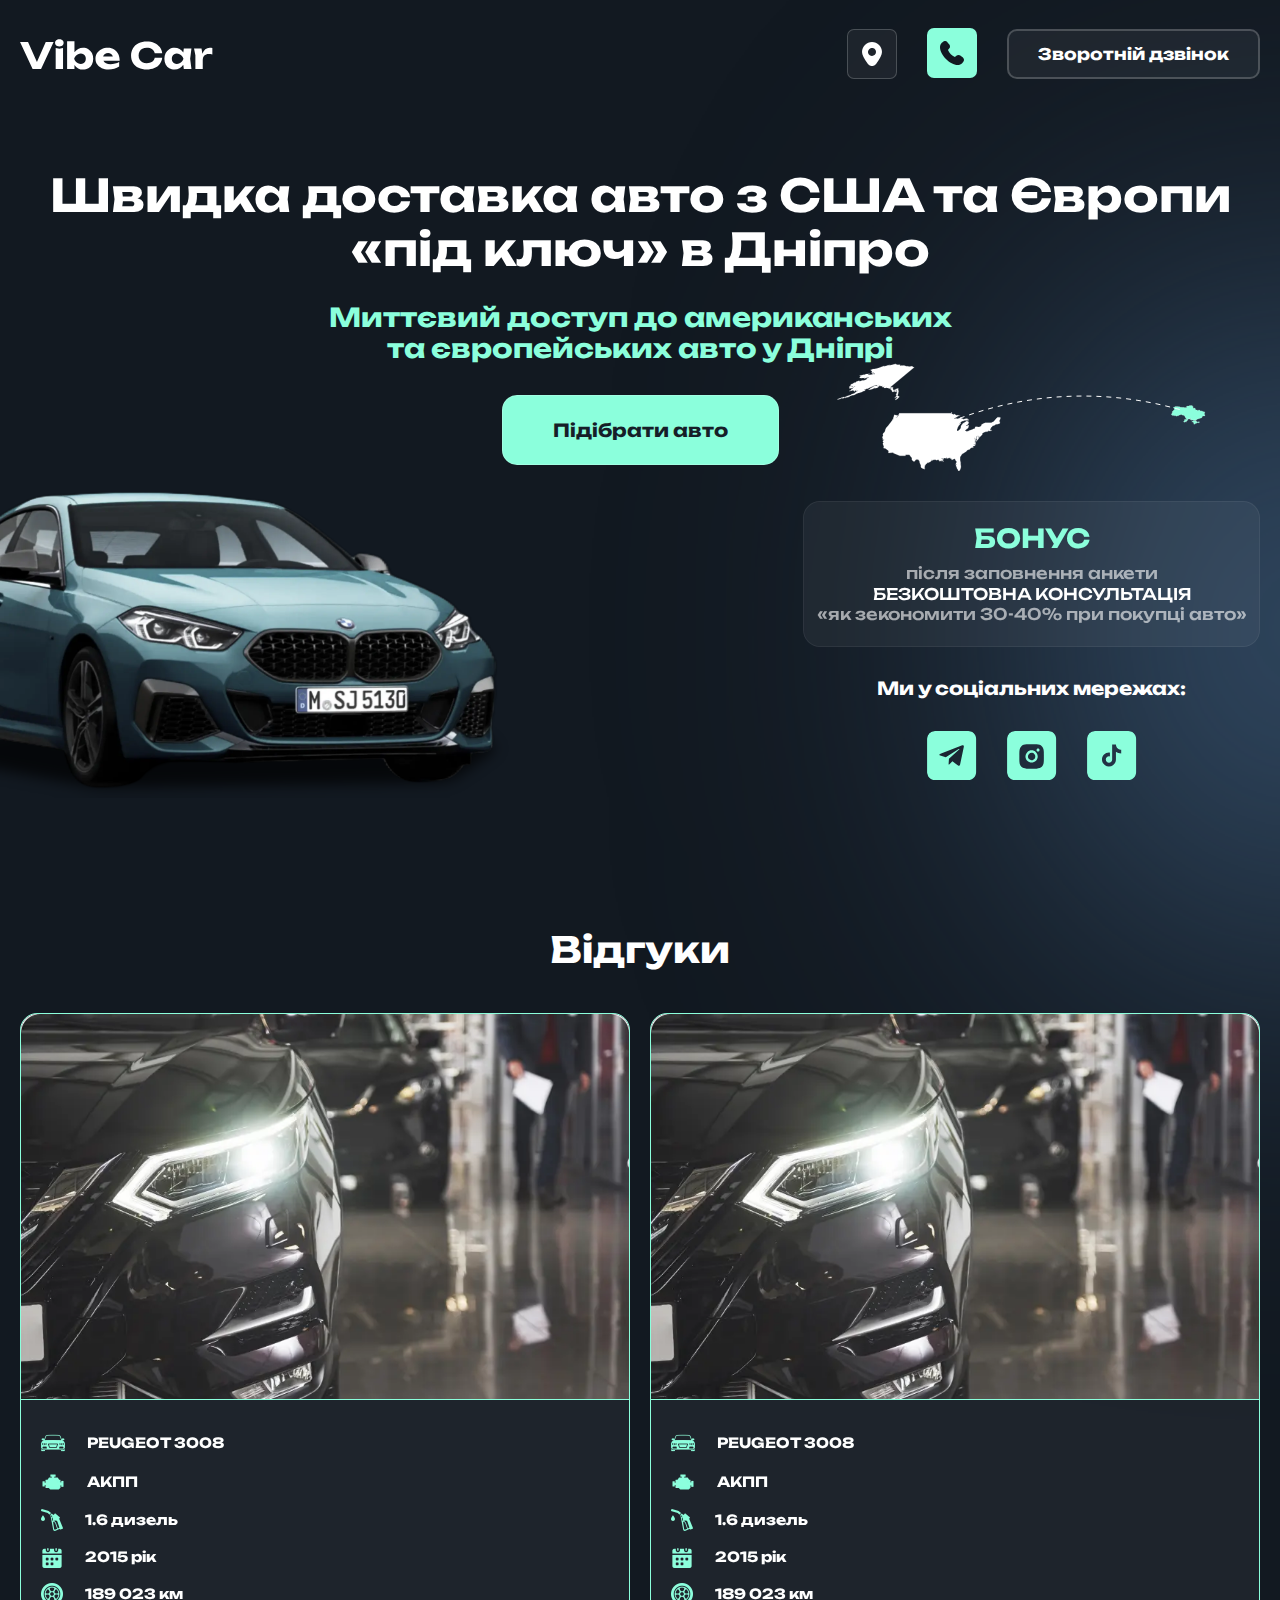
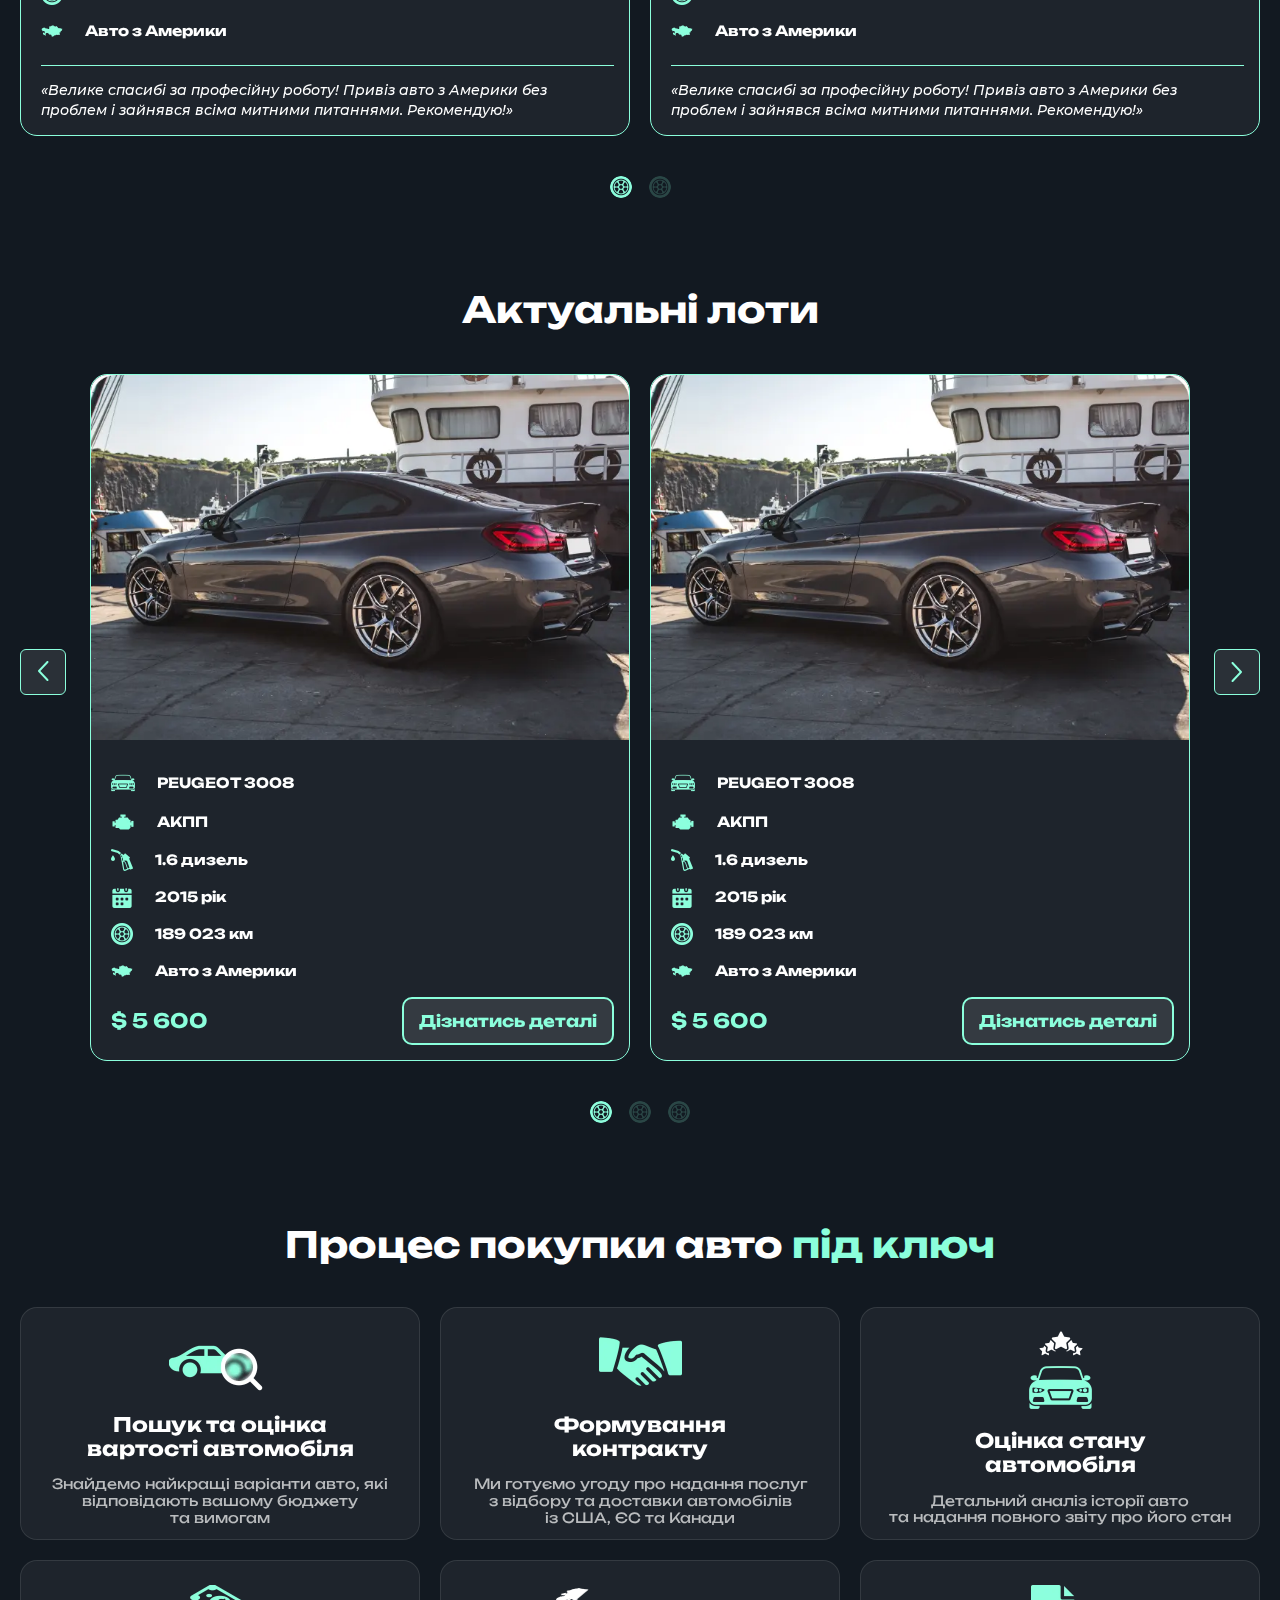
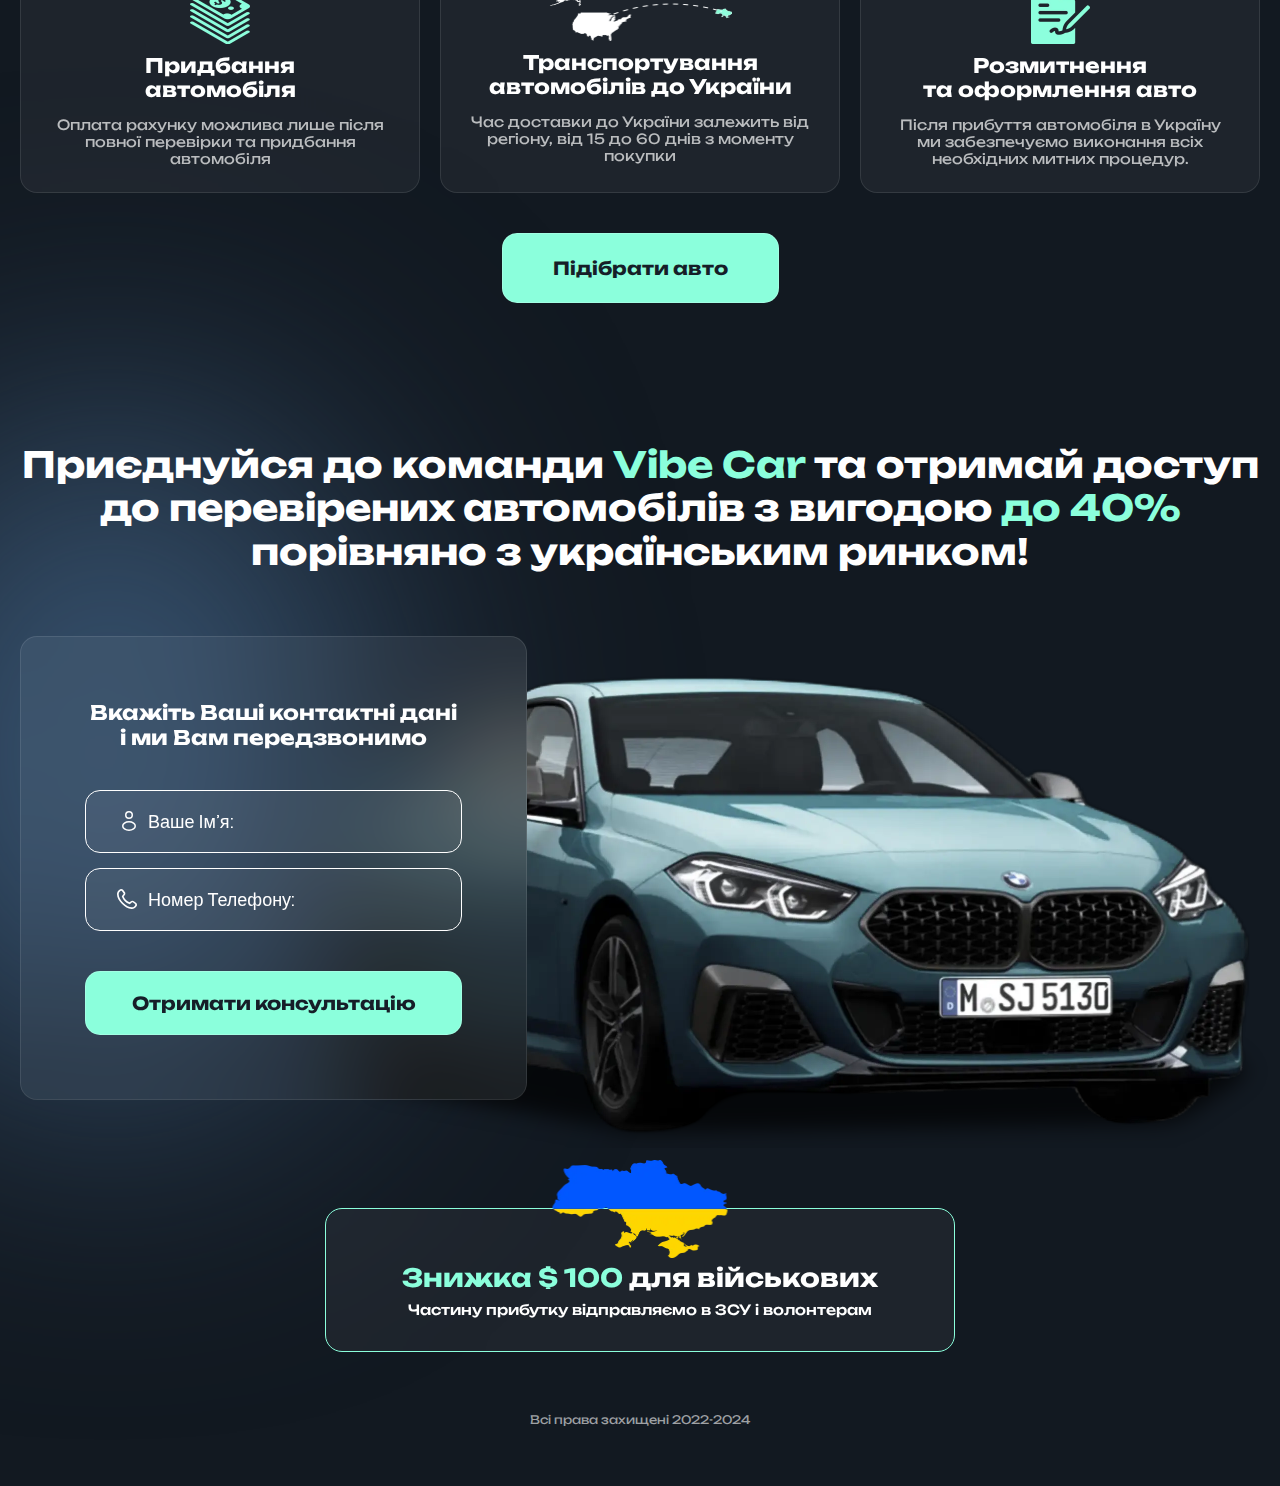
==== index.html @ bd1ac495 "new" ====
<!DOCTYPE html><html lang="uk"><head><title>Главная</title><meta charset="UTF-8"><meta name="format-detection" content="telephone=no"><link rel="stylesheet" href="css/style.min.css?_v=20240223152538"><!-- <link rel="shortcut icon" href="img/favicon.png"> --><meta name="robots" content="noindex, nofollow"><meta name="viewport" content="width=device-width,initial-scale=1,maximum-scale=1"></head><body><div class="wrapper"><header class="header"><div class="header__container"><a class="header__logo" href=""><img src="img/logo.svg" width="193" height="44" alt="Vibe Car"></a><div class="loc-header"><address class="loc-header__address">м. Дніпро вул. Гончара 28А</address><button class="loc-header__btn" data-popup="#popup-address"></button></div><div class="phone-header"><a class="phone-header__phone" href="tel:+380730220400">+38 (073) 02 20 400</a> <button class="phone-header__btn" data-popup="#popup-phone"></button></div><button class="header__callback" data-popup="#popup-callback">Зворотній дзвінок</button></div></header><main class="page"><section class="hero"><div class="hero__container"><h1 class="hero__title">Швидка доставка авто з США та Європи «під ключ» в Дніпро</h1><h2 class="hero__subtitle">Миттєвий доступ до американських та європейських авто у Дніпрі</h2><div class="hero__btn-wrapper"><a class="hero__btn btn" href="">Підібрати авто</a></div><div class="hero__row"><div class="hero__image" data-da=".hero__right, 991, 1"><picture><source srcset="img/team/car.webp" type="image/webp"><img src="img/team/car.png" alt=""></picture></div><div class="hero__right"><div class="descr-hero"><div class="descr-hero__label">БОНУС</div><div class="descr-hero__text">після заповнення анкети<br><span>БЕЗКОШТОВНА КОНСУЛЬТАЦІЯ</span> «як зекономити 30-40% при покупці авто»</div></div><div class="socials-hero"><div class="socials-hero__label">Ми у соціальних мережах:</div><ul class="socials-hero__list"><li class="socials-hero__item"><a class="socials-hero__link" href=""><img src="img/icons/socials/tg.svg" width="50" height="50" alt=""></a></li><li class="socials-hero__item"><a class="socials-hero__link" href=""><img src="img/icons/socials/inst.svg" width="50" height="50" alt=""></a></li><li class="socials-hero__item"><a class="socials-hero__link" href=""><img src="img/icons/socials/tt.svg" width="50" height="50" alt=""></a></li></ul></div></div></div></div><span class="hero__decor hero__decor_1"></span> <span class="hero__decor hero__decor_2"></span></section><section class="reviews"><div class="reviews__container"><h2 class="reviews__title title">Відгуки</h2><div class="reviews__slider swiper"><div class="reviews__wrapper swiper-wrapper"><div class="reviews__slide swiper-slide slide-reviews"><div class="slide-reviews__image"><picture><source srcset="img/reviews/01.webp" type="image/webp"><img src="img/reviews/01.jpg" width="414" height="262" alt=""></picture></div><div class="slide-reviews__content"><ul class="slide-reviews__list"><li class="slide-reviews__item slide-reviews__item_1">PEUGEOT 3008</li><li class="slide-reviews__item slide-reviews__item_2">АКПП</li><li class="slide-reviews__item slide-reviews__item_3">1.6 дизель</li><li class="slide-reviews__item slide-reviews__item_4">2015 рік</li><li class="slide-reviews__item slide-reviews__item_5">189 023 км</li><li class="slide-reviews__item slide-reviews__item_6">Авто з Америки</li></ul><div class="slide-reviews__text">«Велике спасибі за професійну роботу! Привіз авто з Америки без проблем і зайнявся всіма митними питаннями. Рекомендую!»</div></div></div><div class="reviews__slide swiper-slide slide-reviews"><div class="slide-reviews__image"><picture><source srcset="img/reviews/01.webp" type="image/webp"><img src="img/reviews/01.jpg" width="414" height="262" alt=""></picture></div><div class="slide-reviews__content"><ul class="slide-reviews__list"><li class="slide-reviews__item slide-reviews__item_1">PEUGEOT 3008</li><li class="slide-reviews__item slide-reviews__item_2">АКПП</li><li class="slide-reviews__item slide-reviews__item_3">1.6 дизель</li><li class="slide-reviews__item slide-reviews__item_4">2015 рік</li><li class="slide-reviews__item slide-reviews__item_5">189 023 км</li><li class="slide-reviews__item slide-reviews__item_6">Авто з Америки</li></ul><div class="slide-reviews__text">«Велике спасибі за професійну роботу! Привіз авто з Америки без проблем і зайнявся всіма митними питаннями. Рекомендую!»</div></div></div><div class="reviews__slide swiper-slide slide-reviews"><div class="slide-reviews__image"><picture><source srcset="img/reviews/01.webp" type="image/webp"><img src="img/reviews/01.jpg" width="414" height="262" alt=""></picture></div><div class="slide-reviews__content"><ul class="slide-reviews__list"><li class="slide-reviews__item slide-reviews__item_1">PEUGEOT 3008</li><li class="slide-reviews__item slide-reviews__item_2">АКПП</li><li class="slide-reviews__item slide-reviews__item_3">1.6 дизель</li><li class="slide-reviews__item slide-reviews__item_4">2015 рік</li><li class="slide-reviews__item slide-reviews__item_5">189 023 км</li><li class="slide-reviews__item slide-reviews__item_6">Авто з Америки</li></ul><div class="slide-reviews__text">«Велике спасибі за професійну роботу! Привіз авто з Америки без проблем і зайнявся всіма митними питаннями. Рекомендую!»</div></div></div></div></div><div class="reviews__pagination"></div></div></section><section class="lots"><div class="lots__container"><h2 class="lots__title title">Актуальні лоти</h2><div class="lots__body"><div class="lots__slider swiper"><div class="lots__wrapper swiper-wrapper"><div class="lots__slide swiper-slide slide-lots"><div class="slide-lots__image"><picture><source srcset="img/lots/01.webp" type="image/webp"><img src="img/lots/01.jpg" width="365" height="248" alt=""></picture></div><div class="slide-lots__content"><ul class="slide-lots__list"><li class="slide-lots__item slide-lots__item_1">PEUGEOT 3008</li><li class="slide-lots__item slide-lots__item_2">АКПП</li><li class="slide-lots__item slide-lots__item_3">1.6 дизель</li><li class="slide-lots__item slide-lots__item_4">2015 рік</li><li class="slide-lots__item slide-lots__item_5">189 023 км</li><li class="slide-lots__item slide-lots__item_6">Авто з Америки</li><div class="slide-lots__bottom"><span class="slide-lots__price price">5 600</span> <button class="slide-lots__btn">Дізнатись деталі</button></div></ul></div></div><div class="lots__slide swiper-slide slide-lots"><div class="slide-lots__image"><picture><source srcset="img/lots/01.webp" type="image/webp"><img src="img/lots/01.jpg" width="365" height="248" alt=""></picture></div><div class="slide-lots__content"><ul class="slide-lots__list"><li class="slide-lots__item slide-lots__item_1">PEUGEOT 3008</li><li class="slide-lots__item slide-lots__item_2">АКПП</li><li class="slide-lots__item slide-lots__item_3">1.6 дизель</li><li class="slide-lots__item slide-lots__item_4">2015 рік</li><li class="slide-lots__item slide-lots__item_5">189 023 км</li><li class="slide-lots__item slide-lots__item_6">Авто з Америки</li><div class="slide-lots__bottom"><span class="slide-lots__price price">5 600</span> <button class="slide-lots__btn">Дізнатись деталі</button></div></ul></div></div><div class="lots__slide swiper-slide slide-lots"><div class="slide-lots__image"><picture><source srcset="img/lots/01.webp" type="image/webp"><img src="img/lots/01.jpg" width="365" height="248" alt=""></picture></div><div class="slide-lots__content"><ul class="slide-lots__list"><li class="slide-lots__item slide-lots__item_1">PEUGEOT 3008</li><li class="slide-lots__item slide-lots__item_2">АКПП</li><li class="slide-lots__item slide-lots__item_3">1.6 дизель</li><li class="slide-lots__item slide-lots__item_4">2015 рік</li><li class="slide-lots__item slide-lots__item_5">189 023 км</li><li class="slide-lots__item slide-lots__item_6">Авто з Америки</li><div class="slide-lots__bottom"><span class="slide-lots__price price">5 600</span> <button class="slide-lots__btn">Дізнатись деталі</button></div></ul></div></div><div class="lots__slide swiper-slide slide-lots"><div class="slide-lots__image"><picture><source srcset="img/lots/01.webp" type="image/webp"><img src="img/lots/01.jpg" width="365" height="248" alt=""></picture></div><div class="slide-lots__content"><ul class="slide-lots__list"><li class="slide-lots__item slide-lots__item_1">PEUGEOT 3008</li><li class="slide-lots__item slide-lots__item_2">АКПП</li><li class="slide-lots__item slide-lots__item_3">1.6 дизель</li><li class="slide-lots__item slide-lots__item_4">2015 рік</li><li class="slide-lots__item slide-lots__item_5">189 023 км</li><li class="slide-lots__item slide-lots__item_6">Авто з Америки</li><div class="slide-lots__bottom"><span class="slide-lots__price price">5 600</span> <button class="slide-lots__btn">Дізнатись деталі</button></div></ul></div></div></div></div><div class="lots__btns"><button class="lots__btn lots__btn_prev"></button> <button class="lots__btn lots__btn_next"></button></div></div><div class="lots__pagination"></div></div></section><section class="process"><div class="process__container"><h2 class="process__title title">Процес покупки авто <span>під ключ</span></h2><ul class="process__columns"><li class="column-process"><div class="column-process__icon column-process__icon_1"><picture><source srcset="img/process/01.webp" type="image/webp"><img src="img/process/01.png" alt=""></picture></div><h3 class="column-process__label">Пошук та оцінка вартості автомобіля</h3><p class="column-process__descr">Знайдемо найкращі варіанти авто, які відповідають вашому бюджету та вимогам</p></li><li class="column-process"><div class="column-process__icon column-process__icon_2"><picture><source srcset="img/process/02.webp" type="image/webp"><img src="img/process/02.png" alt=""></picture></div><h3 class="column-process__label">Формування контракту</h3><p class="column-process__descr">Ми готуємо угоду про надання послуг з відбору та доставки автомобілів із США, ЄС та Канади</p></li><li class="column-process"><div class="column-process__icon column-process__icon_3"><picture><source srcset="img/process/03.webp" type="image/webp"><img src="img/process/03.png" alt=""></picture></div><h3 class="column-process__label">Оцінка стану автомобіля</h3><p class="column-process__descr">Детальний аналіз історії авто та надання повного звіту про його стан</p></li><li class="column-process"><div class="column-process__icon column-process__icon_4"><picture><source srcset="img/process/04.webp" type="image/webp"><img src="img/process/04.png" alt=""></picture></div><h3 class="column-process__label">Придбання автомобіля</h3><p class="column-process__descr">Оплата рахунку можлива лише після повної перевірки та придбання автомобіля</p></li><li class="column-process"><div class="column-process__icon column-process__icon_5"><picture><source srcset="img/process/05.webp" type="image/webp"><img src="img/process/05.png" alt=""></picture></div><h3 class="column-process__label">Транспортування автомобілів до України</h3><p class="column-process__descr">Час доставки до України залежить від регіону, <span>від 15 до 60 днів</span> з моменту покупки</p></li><li class="column-process"><div class="column-process__icon column-process__icon_6"><picture><source srcset="img/process/06.webp" type="image/webp"><img src="img/process/06.png" alt=""></picture></div><h3 class="column-process__label">Розмитнення та оформлення авто</h3><p class="column-process__descr">Після прибуття автомобіля в Україну ми забезпечуємо виконання всіх необхідних митних процедур.</p></li></ul><div class="process__bottom"><button class="process__btn btn">Підібрати авто</button></div></div></section><section class="team"><div class="team__container"><h2 class="team__title title">Приєднуйся до команди <span>Vibe Car</span> та отримай доступ до перевірених автомобілів з вигодою <span>до 40%</span> порівняно з українським ринком!</h2><div class="team__body"><form class="team-form" action="#"><div class="team-form__label">Вкажіть Ваші контактні дані і ми Вам передзвонимо</div><div class="team-form__lines"><div class="team-form__line"><input class="team-form__input input" autocomplete="no" type="text" name="team_name" placeholder="Ваше Ім’я:"></div><div class="team-form__line team-form__line_phone"><input class="team-form__input input" autocomplete="no" type="text" name="team_phone" placeholder="Номер Телефону:"></div></div><button class="team-form__btn btn">Отримати консультацію</button></form><div class="team__image"><picture><source srcset="img/team/car.webp" type="image/webp"><img src="img/team/car.png" width="949" height="512" alt=""></picture></div></div></div></section></main><footer class="footer"><div class="footer__container"><div class="footer__body"><h2 class="footer__label"><span>Знижка $ 100</span> для військових</h2><div class="footer__descr">Частину прибутку відправляємо в ЗСУ і волонтерам</div></div></div><div class="footer__bottom"><small class="footer__copy">Всі права захищені 2022-2024</small></div></footer></div><div class="popup" id="popup-address" aria-hidden="true"><div class="popup__wrapper popup__wrapper_top"><div class="popup__content"><div class="popup__top"><div class="popup__label">Адреса</div><button class="popup__close" data-close type="button">Закрыть <svg width="29" height="29" viewBox="0 0 29 29" fill="none" xmlns="http://www.w3.org/2000/svg"><rect x="6.36377" y="20.5061" width="20" height="2" rx="1" transform="rotate(-45 6.36377 20.5061)"/><rect x="20.5059" y="21.9203" width="20" height="2" rx="1" transform="rotate(-135 20.5059 21.9203)"/></svg></button></div><div class="popup-address"><address class="popup-address__descr">м. Дніпро вул. Гончара 28А</address></div></div></div></div><div class="popup" id="popup-phone" aria-hidden="true"><div class="popup__wrapper popup__wrapper_top"><div class="popup__content"><div class="popup__top"><div class="popup__label">Телефон</div><button class="popup__close" data-close type="button">Закрыть <svg width="29" height="29" viewBox="0 0 29 29" fill="none" xmlns="http://www.w3.org/2000/svg"><rect x="6.36377" y="20.5061" width="20" height="2" rx="1" transform="rotate(-45 6.36377 20.5061)"/><rect x="20.5059" y="21.9203" width="20" height="2" rx="1" transform="rotate(-135 20.5059 21.9203)"/></svg></button></div><div class="popup-phone"><a class="popup-phone__descr" href="tel:+380730220400">+38 (073) 02 20 400</a> <button class="popup-phone__btn" data-popup="#popup-callback">Замовити зворотній дзвінок</button></div></div></div></div><div class="popup" id="popup-callback" aria-hidden="true"><div class="popup__wrapper"><div class="popup__content"><div class="popup__top popup__top_callback"><div class="popup__label">Зворотній дзвінок</div><button class="popup__close" data-close type="button">Закрыть <svg width="29" height="29" viewBox="0 0 29 29" fill="none" xmlns="http://www.w3.org/2000/svg"><rect x="6.36377" y="20.5061" width="20" height="2" rx="1" transform="rotate(-45 6.36377 20.5061)"/><rect x="20.5059" y="21.9203" width="20" height="2" rx="1" transform="rotate(-135 20.5059 21.9203)"/></svg></button></div><div class="popup-callback"><div class="popup-callback__title">Вкажіть Ваші контактні дані<br>і ми вам передзвонимо:</div><form class="callback-form" action="#"><div class="callback-form__lines"><div class="callback-form__line"><input class="callback-form__input input" autocomplete="no" type="text" name="callback_name" placeholder="Ваше Ім’я:"></div><div class="callback-form__line callback-form__line_phone"><input class="callback-form__input input" autocomplete="no" type="text" name="callback_phone" placeholder="Номер Телефону:"></div></div><button class="callback-form__btn btn">Замовити дзвінок</button></form></div></div></div></div><script src="js/app.min.js?_v=20240223152538"></script></body></html>
---- css/style.min.css ----
@font-face{font-family:Montserrat;font-display:swap;src:url(../fonts/Montserrat-MediumItalic.woff2) format("woff2"),url(../fonts/Montserrat-MediumItalic.woff) format("woff");font-weight:400;font-style:italic}@font-face{font-family:Poppins;font-display:swap;src:url(../fonts/Poppins-Regular.woff2) format("woff2"),url(../fonts/Poppins-Regular.woff) format("woff");font-weight:400;font-style:normal}@font-face{font-family:Unbounded;font-display:swap;src:url(../fonts/Unbounded-Bold.woff2) format("woff2"),url(../fonts/Unbounded-Bold.woff) format("woff");font-weight:700;font-style:normal}@font-face{font-family:Unbounded;font-display:swap;src:url(../fonts/Unbounded-Medium.woff2) format("woff2"),url(../fonts/Unbounded-Medium.woff) format("woff");font-weight:500;font-style:normal}@font-face{font-family:Unbounded;font-display:swap;src:url(../fonts/Unbounded-Regular.woff2) format("woff2"),url(../fonts/Unbounded-Regular.woff) format("woff");font-weight:400;font-style:normal}*{padding:0;margin:0;border:0}*,:after,:before{-webkit-box-sizing:border-box;box-sizing:border-box}body,html{height:100%;min-width:320px}body{color:#fff;line-height:1;font-family:Unbounded,sans-serif;font-size:.875rem;-ms-text-size-adjust:100%;-moz-text-size-adjust:100%;-webkit-text-size-adjust:100%;-webkit-font-smoothing:antialiased;-moz-osx-font-smoothing:grayscale}button,input,textarea{font-family:Unbounded,sans-serif;font-size:inherit;line-height:1}button{cursor:pointer;color:inherit;background-color:inherit}a{color:inherit}a:link,a:visited{text-decoration:none}a:hover{text-decoration:none}ul li{list-style:none}img{vertical-align:top}h1,h2,h3,h4,h5,h6{font-weight:inherit;font-size:inherit}address{font-style:normal}body{background-color:#121921}.lock body{overflow:hidden;-ms-touch-action:none;touch-action:none}.wrapper{min-height:100%;display:-webkit-box;display:-ms-flexbox;display:flex;-webkit-box-orient:vertical;-webkit-box-direction:normal;-ms-flex-direction:column;flex-direction:column;overflow:hidden}.wrapper main{-webkit-box-flex:1;-ms-flex:1 1 auto;flex:1 1 auto}.wrapper>*{min-width:0}[class*=__container]{max-width:80rem;-webkit-box-sizing:content-box;box-sizing:content-box;margin:0 auto;padding:0 1.25rem}.btn{display:-webkit-inline-box;display:-ms-inline-flexbox;display:inline-flex;-webkit-box-pack:center;-ms-flex-pack:center;justify-content:center;-webkit-box-align:center;-ms-flex-align:center;align-items:center;padding:0 0;font-weight:700;font-size:1.125rem;color:#161e28;padding:1.5625rem 3.125rem;border-radius:.9375rem;border:.0625rem solid rgba(255,255,255,.2);background-color:#8bffdc;-webkit-transition:background-color .3s ease 0s;transition:background-color .3s ease 0s}input[type=email],input[type=tel],input[type=text],textarea{-webkit-appearance:none;-moz-appearance:none;appearance:none}input[type=date]{display:-webkit-box;display:-ms-flexbox;display:flex;-webkit-box-align:center;-ms-flex-align:center;align-items:center}.input{border-radius:.9375rem!important;width:100%;display:block;padding:0 2rem 0 3.875rem;border:.0625rem solid #fff;font-size:1.125rem;height:3.9375rem;color:#fff;background:rgba(255,255,255,.05);font-family:Poppins,sans-serif}.input::-webkit-input-placeholder{color:inherit;font-size:inherit;opacity:1}.input::-moz-placeholder{color:inherit;font-size:inherit;opacity:1}.input:-ms-input-placeholder{color:inherit;font-size:inherit;opacity:1}.input::-ms-input-placeholder{color:inherit;font-size:inherit;opacity:1}.input::placeholder{color:inherit;font-size:inherit;opacity:1}.input:focus{outline:0;border-color:#8bffdc}textarea.input{resize:none;padding:0 0}body::after{content:"";background-color:rgba(21,29,39,.7);position:fixed;width:100%;height:100%;top:0;-webkit-backdrop-filter:blur(1.25rem);backdrop-filter:blur(1.25rem);left:0;opacity:0;-webkit-transition:opacity .8s ease 0s;transition:opacity .8s ease 0s;pointer-events:none;z-index:149}.popup-show body::after{opacity:1}.popup{position:fixed;top:0;left:0;bottom:0;right:0;padding:1.875rem 1.25rem;-webkit-transition:visibility .8s ease 0s;transition:visibility .8s ease 0s;visibility:hidden;pointer-events:none}.popup_show{z-index:150;visibility:visible;overflow:auto;pointer-events:auto}.popup_show .popup__content{visibility:visible;-webkit-transform:scale(1);-ms-transform:scale(1);transform:scale(1)}.popup__wrapper{display:-webkit-box;display:-ms-flexbox;display:flex;-webkit-box-orient:vertical;-webkit-box-direction:normal;-ms-flex-direction:column;flex-direction:column;-webkit-box-align:center;-ms-flex-align:center;align-items:center;-webkit-box-pack:center;-ms-flex-pack:center;justify-content:center;min-height:100%;-webkit-box-flex:1;-ms-flex:1 1 auto;flex:1 1 auto;width:100%}.popup__wrapper_top{-webkit-box-pack:start;-ms-flex-pack:start;justify-content:flex-start}.popup__content{visibility:hidden;-webkit-transform:scale(0);-ms-transform:scale(0);transform:scale(0);-webkit-transition:-webkit-transform .3s ease 0s;transition:-webkit-transform .3s ease 0s;transition:transform .3s ease 0s;transition:transform .3s ease 0s,-webkit-transform .3s ease 0s;background-color:#151d28;padding:1.25rem;width:100%;max-width:75rem;border-radius:2.625rem;border:.0625rem solid #8bffdc;padding:3.4375rem 4.375rem 2.5rem}.lock .popup__content{visibility:visible}.popup__top{display:-webkit-box;display:-ms-flexbox;display:flex;-webkit-box-align:center;-ms-flex-align:center;align-items:center;-webkit-box-pack:justify;-ms-flex-pack:justify;justify-content:space-between}.popup__top:not(:last-child){margin-bottom:2.4375rem}.popup__top_callback{padding-bottom:1.25rem;border-bottom:.0625rem solid rgba(139,255,220,.18)}.popup__top_callback:not(:last-child){margin-bottom:1.3125rem}.popup__label{font-weight:700;font-size:1.625rem}.popup__close{font-size:0}.popup__close svg rect{fill:#8bffdc;-webkit-transition:fill-opacity .3s ease 0s;transition:fill-opacity .3s ease 0s;fill-opacity:.5}.popup-address{border-radius:.6875rem;border:.0625rem solid rgba(139,255,220,.5);padding:.9375rem}.popup-address__descr{font-size:1rem;font-weight:700}.popup-phone{display:-webkit-box;display:-ms-flexbox;display:flex;-webkit-box-orient:vertical;-webkit-box-direction:normal;-ms-flex-direction:column;flex-direction:column}.popup-phone__descr{font-size:1rem;font-weight:700;display:-webkit-inline-box;display:-ms-inline-flexbox;display:inline-flex;-webkit-box-align:center;-ms-flex-align:center;align-items:center;border-radius:.6875rem;border:.0625rem solid rgba(139,255,220,.5);padding:.9375rem}.popup-phone__btn{font-weight:700;font-size:1rem;padding:.9375rem;background-color:rgba(255,255,255,.05);border-radius:.625rem;border:.125rem solid rgba(255,255,255,.2)}.popup-callback__title{font-weight:700;font-size:1.625rem;text-align:center;line-height:1.21}.popup-callback__title:not(:last-child){margin-bottom:2.3125rem}.callback-form{max-width:22.875rem;margin:0 auto}.callback-form__lines:not(:last-child){margin-bottom:1.25rem}.callback-form__line{position:relative}.callback-form__line::before{content:"";position:absolute;top:50%;-webkit-transform:translate(0,-50%);-ms-transform:translate(0,-50%);transform:translate(0,-50%);left:2rem;background:url(../img/icons/user-inp.svg) 50%/100% no-repeat;width:1.5rem;height:1.5rem}.callback-form__line_phone::before{width:1.25rem;height:1.25rem;background-image:url(../img/icons/phone-inp.svg)}.callback-form__line:not(:last-child){margin-bottom:.9375rem}.callback-form__btn{width:100%;padding:1.375rem .625rem}.swiper{overflow:hidden;-ms-touch-action:pan-y;touch-action:pan-y}.swiper-wrapper{width:100%;height:100%;-webkit-box-sizing:content-box;box-sizing:content-box;display:-webkit-box;display:-ms-flexbox;display:flex;position:relative}.swiper-initialized .swiper-slide{-ms-flex-negative:0;flex-shrink:0}.swiper-android .swiper-slide,.swiper-android .swiper-wrapper{-webkit-transform:translate3d(0,0,0);transform:translate3d(0,0,0)}.swiper-button-lock{display:none!important}.title{font-weight:700;font-size:2.25rem;line-height:1.21;text-align:center}.title span{color:#8bffdc}.price{white-space:nowrap}.price::before{content:"$ "}.swiper-pagination-bullets{display:-webkit-box;display:-ms-flexbox;display:flex;-webkit-box-align:center;-ms-flex-align:center;align-items:center;-webkit-box-pack:center;-ms-flex-pack:center;justify-content:center}.no-webp .swiper-pagination-bullet{background:url(../img/lots/icons/dot-active.png) 50%/100% no-repeat}.swiper-pagination-bullet{-webkit-box-flex:0;-ms-flex:0 0 1.375rem;flex:0 0 1.375rem;cursor:pointer;width:1.375rem;height:1.375rem;border-radius:50%;overflow:hidden;-webkit-transition:opacity .3s ease 0s;transition:opacity .3s ease 0s;opacity:.2}.swiper-pagination-bullet:not(:last-child){margin-right:1.0625rem}.swiper-pagination-bullet-active{opacity:1}.header{padding:1.75rem 0}.header__container{display:-webkit-box;display:-ms-flexbox;display:flex;-webkit-box-align:center;-ms-flex-align:center;align-items:center}.header__logo{-webkit-box-flex:0;-ms-flex:0 0 12.0625rem;flex:0 0 12.0625rem;width:12.0625rem;margin-right:auto}.header__logo img{width:100%;height:auto}.header__callback{font-weight:700;font-size:1rem;padding:.9375rem 1.8125rem;background-color:rgba(255,255,255,.05);border-radius:.625rem;border:.125rem solid rgba(255,255,255,.2);-webkit-transition:background-color .3s ease 0s;transition:background-color .3s ease 0s}.loc-header:not(:last-child){margin-right:1.875rem}.loc-header__address{font-weight:700;font-size:1rem}.loc-header__btn{width:3.125rem;height:3.125rem;background:rgba(255,255,255,.05) url(../img/icons/loc.svg) 50% no-repeat;border-radius:.4375rem;border:.0625rem solid rgba(254,254,254,.2)}.phone-header__phone{font-weight:700;font-size:1rem;color:#8bffdc;-webkit-transition:color .3s ease 0s;transition:color .3s ease 0s}.phone-header__btn{width:3.125rem;height:3.125rem;background:#8bffdc url(../img/icons/phone.svg) 50% no-repeat;border-radius:.4375rem}.footer{padding-bottom:3.6875rem}.footer__body{border:.0625rem solid #8bffdc;border-radius:1.0625rem;-webkit-backdrop-filter:blur(1.25rem);backdrop-filter:blur(1.25rem);background:rgba(255,255,255,.05);max-width:39.375rem;margin:0 auto;text-align:center;display:-webkit-box;display:-ms-flexbox;display:flex;-webkit-box-orient:vertical;-webkit-box-direction:normal;-ms-flex-direction:column;flex-direction:column;-webkit-box-align:center;-ms-flex-align:center;align-items:center;-webkit-box-pack:end;-ms-flex-pack:end;justify-content:flex-end;padding:2rem .9375rem;min-height:9rem;position:relative}.no-webp .footer__body::after{background:url(../img/footer/uk.png) 50%/100% no-repeat}.footer__body::after{content:"";position:absolute;width:10.9375rem;height:6.125rem;left:50%;top:0;-webkit-transform:translate(-50%,-50%);-ms-transform:translate(-50%,-50%);transform:translate(-50%,-50%)}.footer__label{font-weight:700;font-size:1.5625rem;line-height:1.21}.footer__label:not(:last-child){margin-bottom:.4375rem}.footer__label span{color:#8bffdc}.footer__descr{font-weight:500;line-height:1.3}.footer__bottom{text-align:center;padding-top:3.75rem}.footer__copy{line-height:1.21;color:rgba(255,255,255,.6)}.hero{padding:3.75rem 0;position:relative}.hero__title{font-size:2.8125rem;font-weight:700;line-height:1.21;text-align:center;background:radial-gradient(93.85% 93.85% at 50.04% 77.87%,#fff 0,#fff 100%);background-clip:text;-webkit-background-clip:text;-webkit-text-fill-color:transparent}.hero__title:not(:last-child){margin-bottom:1.5625rem}.hero__subtitle{font-weight:700;font-size:1.625rem;text-align:center;line-height:1.21;max-width:39.375rem;margin:0 auto;color:#8bffdc}.hero__subtitle:not(:last-child){margin-bottom:1.875rem}.hero__btn-wrapper{text-align:center}.hero__btn{position:relative;z-index:2}.hero__row{display:-webkit-box;display:-ms-flexbox;display:flex;-webkit-box-align:center;-ms-flex-align:center;align-items:center;-webkit-box-pack:justify;-ms-flex-pack:justify;justify-content:space-between}.hero__image{-webkit-box-flex:0;-ms-flex:0 0 64.3125rem;flex:0 0 64.3125rem;width:64.3125rem;margin-left:-12.5rem}.hero__image img{width:100%;height:auto}.descr-hero{border:.0625rem solid rgba(255,255,255,.06);border-radius:1.0625rem;-webkit-backdrop-filter:blur(1.25rem);backdrop-filter:blur(1.25rem);background:rgba(255,255,255,.05);max-width:28.5625rem;text-align:center;padding:1.3125rem .3125rem;position:relative}.descr-hero::after{content:"";position:absolute;background:url(../img/hero/descr.svg) 50%/100% no-repeat;width:23.125rem;height:6.75rem;left:2rem;bottom:calc(100% + 1.9375rem)}.descr-hero:not(:last-child){margin-bottom:1.9375rem}.descr-hero__label{font-weight:700;font-size:1.625rem;line-height:1.21;color:#8bffdc}.descr-hero__label:not(:last-child){margin-bottom:.5rem}.descr-hero__text{font-weight:500;font-size:1rem;line-height:1.3;color:rgba(255,255,255,.6)}.descr-hero__text span{color:#fff}.socials-hero{text-align:center}.socials-hero__label{font-weight:700;font-size:1.125rem;line-height:1.21;color:#fff}.socials-hero__label:not(:last-child){margin-bottom:1.9375rem}.socials-hero__list{display:-webkit-box;display:-ms-flexbox;display:flex;-webkit-box-pack:center;-ms-flex-pack:center;justify-content:center}.socials-hero__item{-webkit-box-flex:0;-ms-flex:0 0 3.125rem;flex:0 0 3.125rem;width:3.125rem;height:3.125rem;border-radius:.5rem;overflow:hidden;-webkit-transition:opacity .3s ease 0s;transition:opacity .3s ease 0s}.socials-hero__item:not(:last-child){margin-right:1.875rem}.socials-hero__link{display:-webkit-box;display:-ms-flexbox;display:flex}.socials-hero__link img{width:100%;height:auto}.reviews{padding:3.125rem 0 2.5rem}.reviews__title:not(:last-child){margin-bottom:2.625rem}.reviews__slider:not(:last-child){margin-bottom:2.5rem}.slide-reviews{border:.0625rem solid #8bffdc;border-radius:1.0625rem;-webkit-backdrop-filter:blur(1.25rem);backdrop-filter:blur(1.25rem);overflow:hidden;background:rgba(255,255,255,.05)}.slide-reviews__image{position:relative;padding-bottom:63.2850241546%;border-bottom:.0625rem solid #8bffdc}.slide-reviews__image:not(:last-child){margin-bottom:1.9375rem}.slide-reviews__image img{position:absolute;top:0;left:0;width:100%;height:100%;-o-object-fit:cover;object-fit:cover}.slide-reviews__content{padding:0 .9375rem .9375rem 1.25rem}.slide-reviews__list{display:-webkit-box;display:-ms-flexbox;display:flex;-webkit-box-orient:vertical;-webkit-box-direction:normal;-ms-flex-direction:column;flex-direction:column}.slide-reviews__list:not(:last-child){margin-bottom:1.4375rem}.slide-reviews__text{font-family:Montserrat,sans-serif;font-weight:500;line-height:1.4;padding-top:.9375rem;border-top:.0625rem solid #8bffdc;font-style:italic}.slide-reviews__item{font-weight:700;line-height:1.21;display:-webkit-inline-box;display:-ms-inline-flexbox;display:inline-flex;-webkit-box-align:center;-ms-flex-align:center;align-items:center}.slide-reviews__item:not(:last-child){margin-bottom:.9375rem}.no-webp .slide-reviews__item::before{background:url(../img/lots/icons/01.png) 50%/100% no-repeat}.slide-reviews__item::before{content:"";-webkit-box-flex:0;-ms-flex:0 0 1.375rem;flex:0 0 1.375rem;width:1.375rem;height:1.375rem;margin-right:1.375rem}.slide-reviews__item_1::before{-webkit-box-flex:0;-ms-flex:0 0 1.5rem;flex:0 0 1.5rem;width:1.5rem;height:1.5rem}.no-webp .slide-reviews__item_2::before{background-image:url(../img/lots/icons/02.png)}.slide-reviews__item_2::before{-webkit-box-flex:0;-ms-flex:0 0 1.5rem;flex:0 0 1.5rem;width:1.5rem;height:1.5rem}.no-webp .slide-reviews__item_3::before{background-image:url(../img/lots/icons/03.png)}.no-webp .slide-reviews__item_4::before{background-image:url(../img/lots/icons/04.png)}.no-webp .slide-reviews__item_5::before{background-image:url(../img/lots/icons/05.png)}.no-webp .slide-reviews__item_6::before{background-image:url(../img/lots/icons/06.png)}.slide-reviews__bottom{display:-webkit-box;display:-ms-flexbox;display:flex;-webkit-box-align:center;-ms-flex-align:center;align-items:center;-webkit-box-pack:justify;-ms-flex-pack:justify;justify-content:space-between}.slide-reviews__price{font-weight:700;font-size:1.25rem;color:#8bffdc}.slide-reviews__btn{font-weight:700;font-size:1rem;color:#8bffdc;padding:.875rem .9375rem;border:.125rem solid #8bffdc;border-radius:.625rem;-webkit-backdrop-filter:blur(6.25rem);backdrop-filter:blur(6.25rem);background-color:rgba(255,255,255,.05);-webkit-transition:background-color .3s ease 0s;transition:background-color .3s ease 0s}.lots{padding:3.125rem 0}.lots__title:not(:last-child){margin-bottom:2.625rem}.lots__slider:not(:last-child){margin-bottom:2.5rem}.lots__btns{position:absolute;top:40%;left:0;width:100%;display:-webkit-box;display:-ms-flexbox;display:flex;-webkit-box-align:center;-ms-flex-align:center;align-items:center;-webkit-box-pack:justify;-ms-flex-pack:justify;justify-content:space-between}.lots__btn{-webkit-box-flex:0;-ms-flex:0 0 2.875rem;flex:0 0 2.875rem;width:2.875rem;height:2.875rem;border-radius:.375rem;border:.0625rem solid #8bffdc;overflow:hidden;background:rgba(255,255,255,.1) url(../img/icons/slider-arrow.svg) 50% no-repeat;-webkit-transition:background-color .3s ease 0s;transition:background-color .3s ease 0s}.lots__btn_next{-webkit-transform:rotate(180deg);-ms-transform:rotate(180deg);transform:rotate(180deg)}.slide-lots{border:.0625rem solid #8bffdc;border-radius:1.0625rem;-webkit-backdrop-filter:blur(1.25rem);backdrop-filter:blur(1.25rem);overflow:hidden;background:rgba(255,255,255,.05)}.slide-lots__image{position:relative;padding-bottom:67.9452054795%}.slide-lots__image:not(:last-child){margin-bottom:1.9375rem}.slide-lots__image img{position:absolute;top:0;left:0;width:100%;height:100%;-o-object-fit:cover;object-fit:cover}.slide-lots__content{padding:0 .9375rem .9375rem 1.25rem}.slide-lots__list{display:-webkit-box;display:-ms-flexbox;display:flex;-webkit-box-orient:vertical;-webkit-box-direction:normal;-ms-flex-direction:column;flex-direction:column}.slide-lots__list:not(:last-child){margin-bottom:1.625rem}.slide-lots__item{font-weight:700;line-height:1.21;display:-webkit-inline-box;display:-ms-inline-flexbox;display:inline-flex;-webkit-box-align:center;-ms-flex-align:center;align-items:center}.slide-lots__item:not(:last-child){margin-bottom:.9375rem}.no-webp .slide-lots__item::before{background:url(../img/lots/icons/01.png) 50%/100% no-repeat}.slide-lots__item::before{content:"";-webkit-box-flex:0;-ms-flex:0 0 1.375rem;flex:0 0 1.375rem;width:1.375rem;height:1.375rem;margin-right:1.375rem}.slide-lots__item_1::before{-webkit-box-flex:0;-ms-flex:0 0 1.5rem;flex:0 0 1.5rem;width:1.5rem;height:1.5rem}.no-webp .slide-lots__item_2::before{background-image:url(../img/lots/icons/02.png)}.slide-lots__item_2::before{-webkit-box-flex:0;-ms-flex:0 0 1.5rem;flex:0 0 1.5rem;width:1.5rem;height:1.5rem}.no-webp .slide-lots__item_3::before{background-image:url(../img/lots/icons/03.png)}.no-webp .slide-lots__item_4::before{background-image:url(../img/lots/icons/04.png)}.no-webp .slide-lots__item_5::before{background-image:url(../img/lots/icons/05.png)}.no-webp .slide-lots__item_6::before{background-image:url(../img/lots/icons/06.png)}.slide-lots__bottom{display:-webkit-box;display:-ms-flexbox;display:flex;-webkit-box-align:center;-ms-flex-align:center;align-items:center;-webkit-box-pack:justify;-ms-flex-pack:justify;justify-content:space-between}.slide-lots__price{font-weight:700;font-size:1.25rem;color:#8bffdc}.slide-lots__btn{font-weight:700;font-size:1rem;color:#8bffdc;padding:.875rem .9375rem;border:.125rem solid #8bffdc;border-radius:.625rem;-webkit-backdrop-filter:blur(6.25rem);backdrop-filter:blur(6.25rem);background-color:rgba(255,255,255,.05);-webkit-transition:background-color .3s ease 0s;transition:background-color .3s ease 0s}.process{padding:3.125rem 0 6.25rem}.process__title:not(:last-child){margin-bottom:2.5rem}.process__columns{display:-ms-grid;display:grid;-ms-grid-columns:1fr 1fr 1fr;grid-template-columns:1fr 1fr 1fr;gap:1.25rem}.process__columns:not(:last-child){margin-bottom:2.5rem}.process__bottom{text-align:center}.column-process{border:.0625rem solid rgba(255,255,255,.1);border-radius:1.0625rem;-webkit-backdrop-filter:blur(1.25rem);backdrop-filter:blur(1.25rem);background:rgba(255,255,255,.05);text-align:center;display:-webkit-box;display:-ms-flexbox;display:flex;-webkit-box-orient:vertical;-webkit-box-direction:normal;-ms-flex-direction:column;flex-direction:column;-webkit-box-align:center;-ms-flex-align:center;align-items:center;-webkit-box-pack:center;-ms-flex-pack:center;justify-content:center;min-height:14.5625rem;padding:.625rem 1.25rem}.column-process__icon_1{max-width:6.375rem}.column-process__icon_2{max-width:5.1875rem}.column-process__icon_3{max-width:3.9375rem}.column-process__icon_4{max-width:3.75rem}.column-process__icon_5{max-width:11.4375rem}.column-process__icon_6{max-width:3.6875rem}.column-process__icon img{width:100%;height:auto}.column-process__icon:not(:last-child){margin-bottom:.625rem}.column-process__label{font-weight:700;font-size:1.25rem;line-height:1.21;max-width:18.9375rem}.column-process__label:not(:last-child){margin-bottom:.9375rem}.column-process__descr{color:rgba(255,255,255,.7);line-height:1.21}.team{padding:2.5rem 0 6.75rem;position:relative}.team__title:not(:last-child){margin-bottom:3.9375rem}.team__image img{width:100%;height:auto}.team-form{border:.0625rem solid rgba(255,255,255,.1);border-radius:1.0625rem;-webkit-backdrop-filter:blur(3.125rem);backdrop-filter:blur(3.125rem);background:rgba(255,255,255,.05);text-align:center;padding:4rem;position:relative;z-index:2}.team-form__label{font-weight:700;font-size:1.25rem;line-height:1.21}.team-form__label:not(:last-child){margin-bottom:2.5rem}.team-form__lines:not(:last-child){margin-bottom:2.5rem}.team-form__line{position:relative}.team-form__line::before{content:"";position:absolute;top:50%;-webkit-transform:translate(0,-50%);-ms-transform:translate(0,-50%);transform:translate(0,-50%);left:2rem;background:url(../img/icons/user-inp.svg) 50%/100% no-repeat;width:1.5rem;height:1.5rem}.team-form__line_phone::before{width:1.25rem;height:1.25rem;background-image:url(../img/icons/phone-inp-team.svg)}.team-form__line:not(:last-child){margin-bottom:.9375rem}.team-form__btn{width:100%;padding:1.375rem .625rem}@media (min-width:26.87375em){.popup-address__descr{display:-webkit-inline-box;display:-ms-inline-flexbox;display:inline-flex;-webkit-box-align:center;-ms-flex-align:center;align-items:center}.popup-address__descr::before{content:"";background:url(../img/icons/loc-auqa.svg) 50%/100% no-repeat;-webkit-box-flex:0;-ms-flex:0 0 1.5rem;flex:0 0 1.5rem;width:1.5rem;height:1.5rem;margin-right:1rem}.popup-phone__descr::before{content:"";background:url(../img/icons/phone-auqa.svg) 50%/100% no-repeat;-webkit-box-flex:0;-ms-flex:0 0 1.5rem;flex:0 0 1.5rem;width:1.5rem;height:1.5rem;margin-right:1rem}}@media (min-width:47.99875em){.popup-phone__btn{display:none}.phone-header:not(:last-child){margin-right:1.875rem}}@media (min-width:61.99875em){.hero::after{content:"";position:absolute;border-radius:100%;width:31.3125rem;height:43.8125rem;background:#395573;bottom:-6.25rem;z-index:-1;pointer-events:none;-webkit-filter:blur(12.5rem);filter:blur(12.5rem);right:-16.875rem}.lots__body{position:relative;padding:0 4.375rem}.team::after{content:"";position:absolute;width:31.3125rem;top:0;left:-8.75rem;z-index:-1;pointer-events:none;height:43.8125rem;border-radius:100%;background:#395573;-webkit-filter:blur(9.375rem);filter:blur(9.375rem)}.team__body{position:relative}.team__image{position:absolute;top:0;right:-3.9375rem;width:59.3125rem;height:32rem}.team-form{max-width:31.6875rem}}@media (min-width:82.49875em){.loc-header__btn{display:none}.phone-header__btn{display:none}.hero__row{margin-top:-5.625rem}}@media (max-width:82.49875em){.loc-header__address{display:none}.phone-header__phone{display:none}.hero__image{-webkit-box-flex:0;-ms-flex:0 0 38.5625rem;flex:0 0 38.5625rem;width:38.5625rem;margin-left:-7.5rem;margin-bottom:1.25rem}.team__image{right:-1.25rem}}@media (max-width:61.99875em){.popup__content{border-radius:2rem;padding:3.125rem 3.125rem 1.875rem}.popup__label{font-size:1.3125rem}.popup-callback__title{font-size:1.3125rem}.popup-callback__title:not(:last-child){margin-bottom:1.875rem}.title{font-size:1.875rem}.header{padding:1.4375rem 0}.header__logo{-webkit-box-flex:0;-ms-flex:0 0 10.875rem;flex:0 0 10.875rem;width:10.875rem}.footer__label{font-size:1.375rem}.footer__bottom{padding-top:3.0625rem}.hero{padding:2.5rem 0}.hero__title{font-size:2.25rem}.hero__subtitle{font-size:1.5rem}.hero__btn-wrapper{margin-bottom:6.25rem}.hero__image{-webkit-box-flex:1;-ms-flex:auto;flex:auto;width:auto;margin-left:-4.375rem}.descr-hero{margin:0 auto}.descr-hero::after{width:15.4375rem;height:4.5rem;left:2.25rem;bottom:auto;top:-2.0625rem}.descr-hero__label{font-size:1.5rem}.socials-hero__label:not(:last-child){margin-bottom:1rem}.lots__btns{display:none}.slide-lots__list:not(:last-child){margin-bottom:1.375rem}.process__columns{-ms-grid-columns:1fr 1fr;grid-template-columns:1fr 1fr}.column-process{min-height:13.125rem}.column-process__label{font-size:1.125rem}.team{padding:2.5rem 0 2.75rem}.team__title:not(:last-child){margin-bottom:3.25rem}.team__image{position:static;margin-left:-4.375rem}.team-form{padding:2.5rem 1.25rem;margin-bottom:.625rem}.team-form__label{font-size:1.125rem}.team-form__label:not(:last-child){margin-bottom:1.875rem}.team-form__lines:not(:last-child){margin-bottom:1.25rem}}@media (max-width:47.99875em){.popup__content{border-radius:1.5rem;padding:2.1875rem 1.875rem 1.25rem}.popup__top_callback:not(:last-child){margin-bottom:1.125rem}.popup__label{font-size:1.0625rem}.popup-phone__descr:not(:last-child){margin-bottom:1.0625rem}.popup-callback__title{font-size:1.0625rem}.popup-callback__title:not(:last-child){margin-bottom:1.5625rem}.title{font-size:1.625rem}.header__logo{-webkit-box-flex:0;-ms-flex:0 0 9.25rem;flex:0 0 9.25rem;width:9.25rem}.header__callback{display:none}.footer{padding-bottom:3rem}.footer__label{font-size:1.125rem}.footer__descr{font-size:.75rem}.hero{padding:.9375rem 0 1.5625rem}.hero__title{font-size:2rem}.hero__subtitle{font-size:1.25rem}.descr-hero{padding:1.1875rem .3125rem}.descr-hero__label{font-size:1.375rem}.descr-hero__text{font-size:.875rem}.reviews{padding:3.125rem 0 1.25rem}.reviews__title:not(:last-child){margin-bottom:2.5625rem}.reviews__slider{margin:0 -1.25rem 0 0}.slide-reviews{position:relative}.slide-reviews::after{content:"";position:absolute;top:0;left:0;width:100%;height:100%;-webkit-backdrop-filter:blur(.3125rem);backdrop-filter:blur(.3125rem);background:rgba(0,0,0,.05);pointer-events:none;-webkit-transition:all .8s ease 0s;transition:all .8s ease 0s}.slide-reviews.swiper-slide-active::after{opacity:0;visibility:hidden}.slide-reviews__image:not(:last-child){margin-bottom:1.375rem}.slide-reviews__content{padding:0 1.375rem 1.375rem 1.25rem}.slide-reviews__btn{font-size:.875rem}.lots{padding:3.125rem 0 2.5rem}.lots__title:not(:last-child){margin-bottom:2.5625rem}.lots__slider{margin:0 -1.25rem 0 0}.slide-lots{position:relative}.slide-lots::after{content:"";position:absolute;top:0;left:0;width:100%;height:100%;-webkit-backdrop-filter:blur(.3125rem);backdrop-filter:blur(.3125rem);background:rgba(0,0,0,.05);pointer-events:none;-webkit-transition:all .8s ease 0s;transition:all .8s ease 0s}.slide-lots.swiper-slide-active::after{opacity:0;visibility:hidden}.slide-lots__image:not(:last-child){margin-bottom:1.375rem}.slide-lots__content{padding:0 1.375rem 1.375rem 1.25rem}.slide-lots__list:not(:last-child){margin-bottom:1.125rem}.slide-lots__btn{font-size:.875rem}.process{padding:3.125rem 0 3.125rem}.process__title:not(:last-child){margin-bottom:1.875rem}.process__columns{-ms-grid-columns:1fr;grid-template-columns:1fr;gap:.625rem}.process__columns:not(:last-child){margin-bottom:1.5625rem}.column-process{min-height:11.3125rem}.column-process__icon_1{max-width:4.875rem}.column-process__icon_2{max-width:3.9375rem}.column-process__icon_3{max-width:3rem}.column-process__icon_4{max-width:2.875rem}.column-process__icon_5{max-width:8.6875rem}.column-process__icon_6{max-width:2.8125rem}.column-process__label{font-size:1rem}.column-process__descr{font-size:.75rem}.team{padding:1.25rem 0 2.75rem}.team-form{padding:2.0625rem .75rem 1.5rem}}@media (max-width:29.99875em){.popup__content{border-radius:1.1875rem;padding:1.8125rem .9375rem 1.25rem}.popup__label{font-size:.875rem}.popup-callback__title{font-size:.875rem}.header__logo{-webkit-box-flex:0;-ms-flex:0 0 8.0625rem;flex:0 0 8.0625rem;width:8.0625rem}.hero__title{font-size:1.625rem}.hero__subtitle{font-size:1rem}.hero__btn{width:100%}.hero__image{width:125%}.descr-hero__label{font-size:1.25rem}.team__image{width:125%}}@media (max-width:26.87375em){.popup-callback__title{font-size:.8125rem}.footer__body{min-height:10.625rem}.descr-hero::after{left:0}.reviews__slider{margin:0}.lots__slider{margin:0}.slide-lots__bottom{-webkit-box-orient:vertical;-webkit-box-direction:normal;-ms-flex-direction:column;flex-direction:column}.slide-lots__price{margin-bottom:.9375rem}}@media (any-hover:hover){.btn:hover{background-color:rgba(139,255,220,.8)}.popup__close:hover svg rect{fill-opacity:1}.swiper-pagination-bullet:hover{opacity:1}.header__callback:hover{background-color:rgba(255,255,255,.1)}.phone-header__phone:hover{color:#fff}.socials-hero__item:hover{opacity:.8}.slide-reviews__btn:hover{background-color:rgba(255,255,255,.1)}.lots__btn:hover{background-color:rgba(255,255,255,.2)}.slide-lots__btn:hover{background-color:rgba(255,255,255,.1)}}.webp .swiper-pagination-bullet{background:url(../img/lots/icons/dot-active.webp) 50%/100% no-repeat}.webp .footer__body::after{background:url(../img/footer/uk.webp) 50%/100% no-repeat}.webp .slide-reviews__item::before{background:url(../img/lots/icons/01.webp) 50%/100% no-repeat}.webp .slide-reviews__item_2::before{background-image:url(../img/lots/icons/02.webp)}.webp .slide-reviews__item_3::before{background-image:url(../img/lots/icons/03.webp)}.webp .slide-reviews__item_4::before{background-image:url(../img/lots/icons/04.webp)}.webp .slide-reviews__item_5::before{background-image:url(../img/lots/icons/05.webp)}.webp .slide-reviews__item_6::before{background-image:url(../img/lots/icons/06.webp)}.webp .slide-lots__item::before{background:url(../img/lots/icons/01.webp) 50%/100% no-repeat}.webp .slide-lots__item_2::before{background-image:url(../img/lots/icons/02.webp)}.webp .slide-lots__item_3::before{background-image:url(../img/lots/icons/03.webp)}.webp .slide-lots__item_4::before{background-image:url(../img/lots/icons/04.webp)}.webp .slide-lots__item_5::before{background-image:url(../img/lots/icons/05.webp)}.webp .slide-lots__item_6::before{background-image:url(../img/lots/icons/06.webp)}
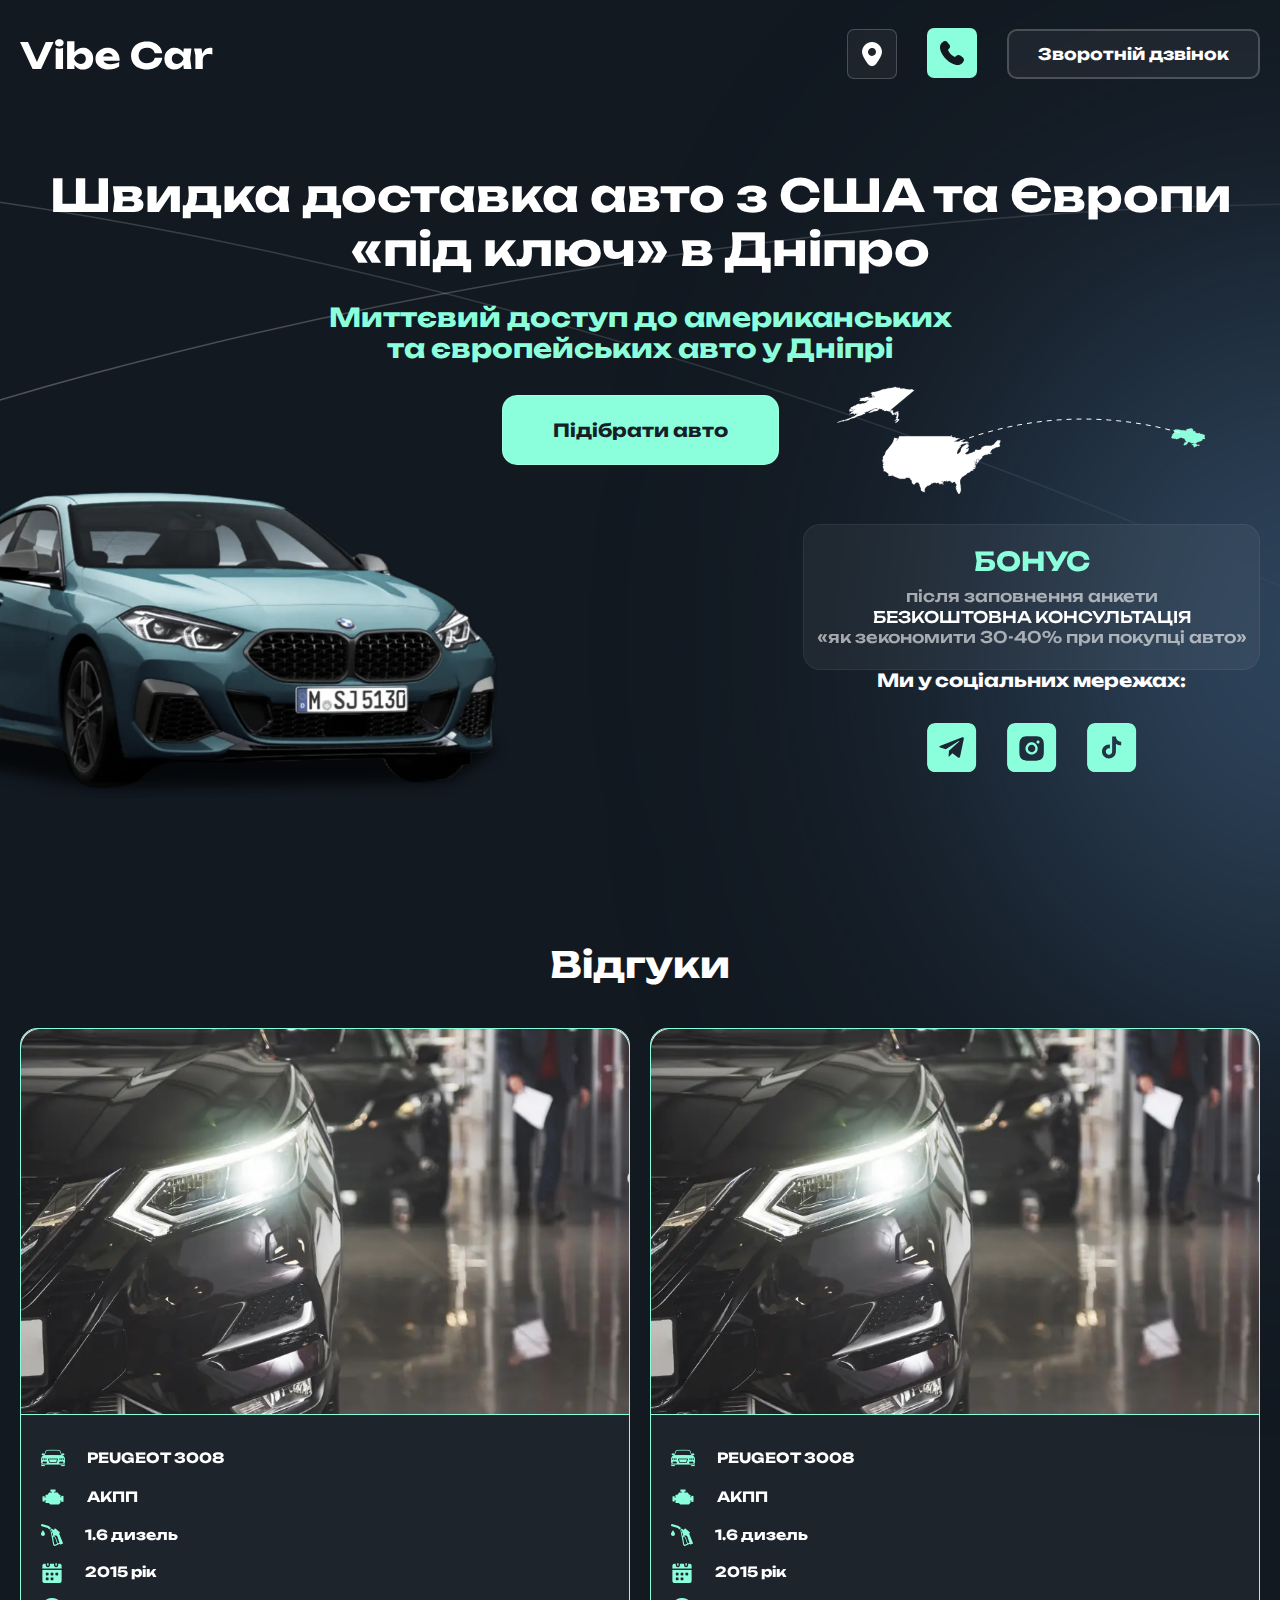
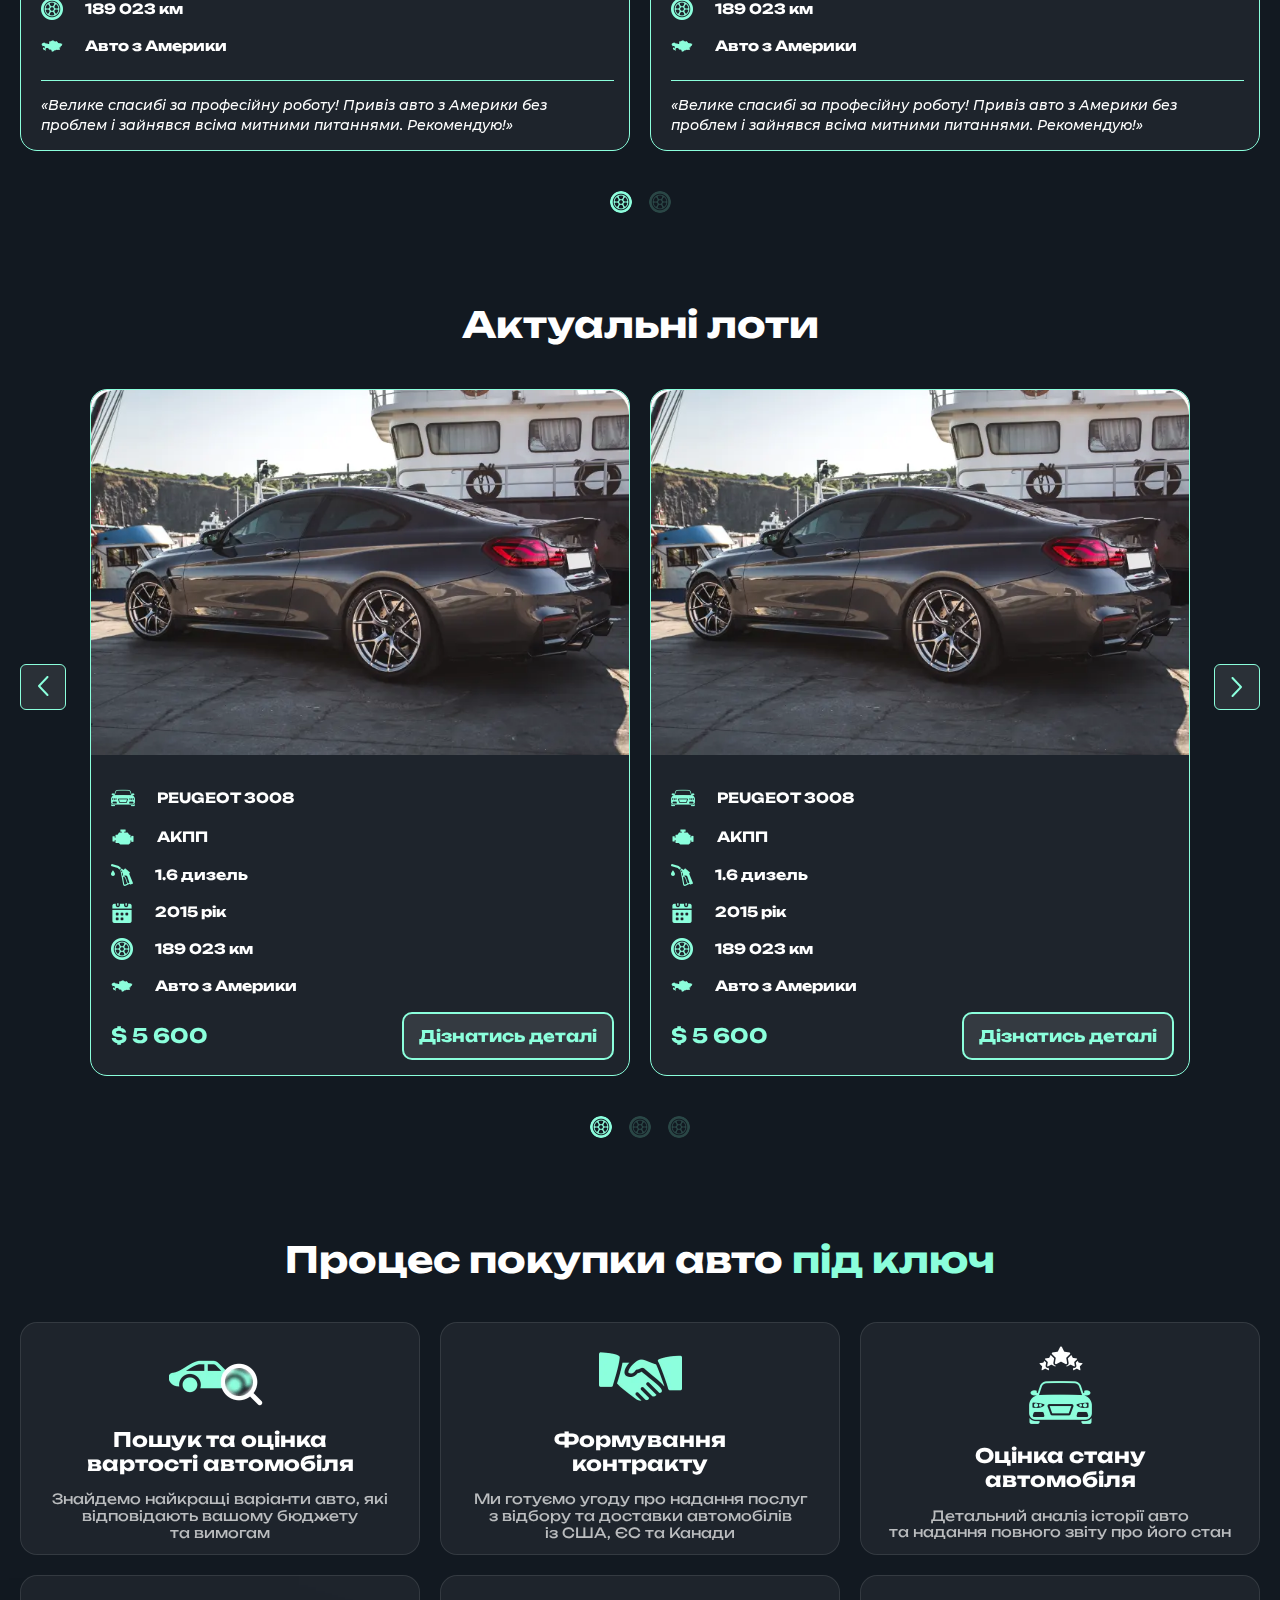
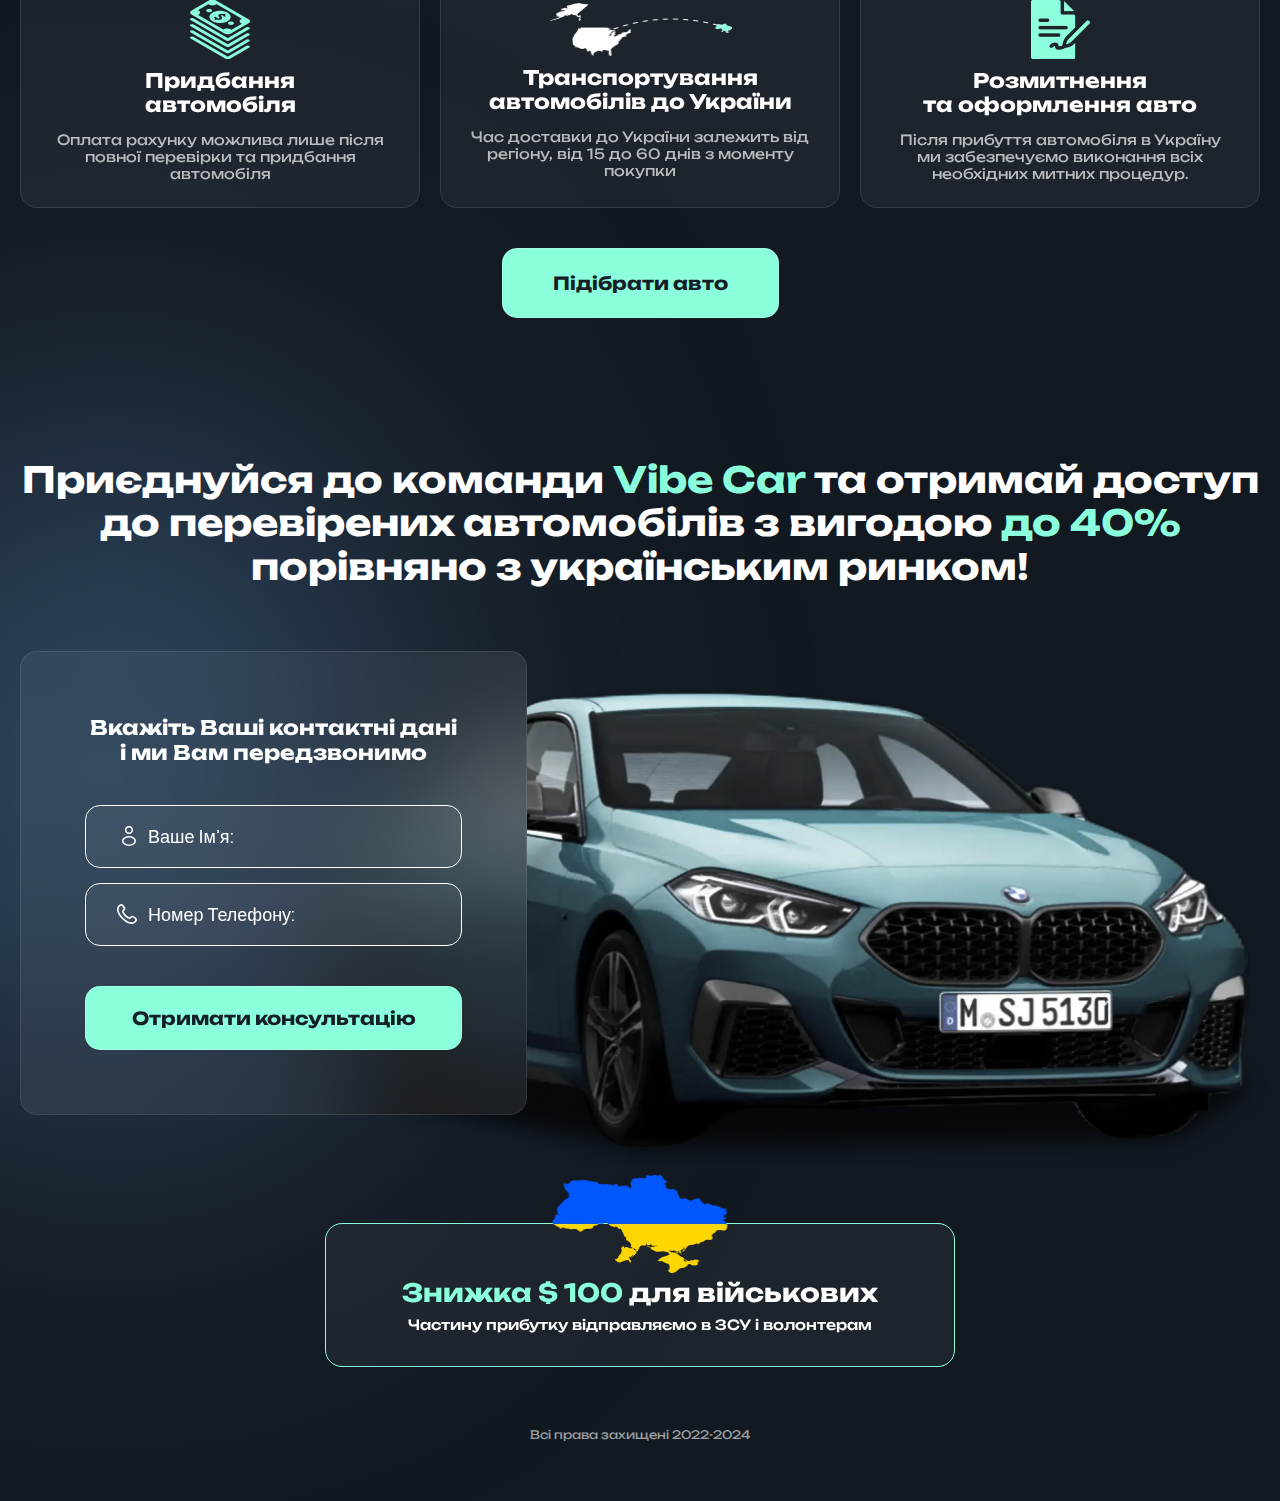
==== commit 68d4b2ef: "Add files via upload" ====
--- a/index.html
+++ b/index.html
@@ -1 +1 @@
-<!DOCTYPE html><html lang="uk"><head><title>Главная</title><meta charset="UTF-8"><meta name="format-detection" content="telephone=no"><link rel="stylesheet" href="css/style.min.css?_v=20240223152538"><!-- <link rel="shortcut icon" href="img/favicon.png"> --><meta name="robots" content="noindex, nofollow"><meta name="viewport" content="width=device-width,initial-scale=1,maximum-scale=1"></head><body><div class="wrapper"><header class="header"><div class="header__container"><a class="header__logo" href=""><img src="img/logo.svg" width="193" height="44" alt="Vibe Car"></a><div class="loc-header"><address class="loc-header__address">м. Дніпро вул. Гончара 28А</address><button class="loc-header__btn" data-popup="#popup-address"></button></div><div class="phone-header"><a class="phone-header__phone" href="tel:+380730220400">+38 (073) 02 20 400</a> <button class="phone-header__btn" data-popup="#popup-phone"></button></div><button class="header__callback" data-popup="#popup-callback">Зворотній дзвінок</button></div></header><main class="page"><section class="hero"><div class="hero__container"><h1 class="hero__title">Швидка доставка авто з США та Європи «під ключ» в Дніпро</h1><h2 class="hero__subtitle">Миттєвий доступ до американських та європейських авто у Дніпрі</h2><div class="hero__btn-wrapper"><a class="hero__btn btn" href="">Підібрати авто</a></div><div class="hero__row"><div class="hero__image" data-da=".hero__right, 991, 1"><picture><source srcset="img/team/car.webp" type="image/webp"><img src="img/team/car.png" alt=""></picture></div><div class="hero__right"><div class="descr-hero"><div class="descr-hero__label">БОНУС</div><div class="descr-hero__text">після заповнення анкети<br><span>БЕЗКОШТОВНА КОНСУЛЬТАЦІЯ</span> «як зекономити 30-40% при покупці авто»</div></div><div class="socials-hero"><div class="socials-hero__label">Ми у соціальних мережах:</div><ul class="socials-hero__list"><li class="socials-hero__item"><a class="socials-hero__link" href=""><img src="img/icons/socials/tg.svg" width="50" height="50" alt=""></a></li><li class="socials-hero__item"><a class="socials-hero__link" href=""><img src="img/icons/socials/inst.svg" width="50" height="50" alt=""></a></li><li class="socials-hero__item"><a class="socials-hero__link" href=""><img src="img/icons/socials/tt.svg" width="50" height="50" alt=""></a></li></ul></div></div></div></div><span class="hero__decor hero__decor_1"></span> <span class="hero__decor hero__decor_2"></span></section><section class="reviews"><div class="reviews__container"><h2 class="reviews__title title">Відгуки</h2><div class="reviews__slider swiper"><div class="reviews__wrapper swiper-wrapper"><div class="reviews__slide swiper-slide slide-reviews"><div class="slide-reviews__image"><picture><source srcset="img/reviews/01.webp" type="image/webp"><img src="img/reviews/01.jpg" width="414" height="262" alt=""></picture></div><div class="slide-reviews__content"><ul class="slide-reviews__list"><li class="slide-reviews__item slide-reviews__item_1">PEUGEOT 3008</li><li class="slide-reviews__item slide-reviews__item_2">АКПП</li><li class="slide-reviews__item slide-reviews__item_3">1.6 дизель</li><li class="slide-reviews__item slide-reviews__item_4">2015 рік</li><li class="slide-reviews__item slide-reviews__item_5">189 023 км</li><li class="slide-reviews__item slide-reviews__item_6">Авто з Америки</li></ul><div class="slide-reviews__text">«Велике спасибі за професійну роботу! Привіз авто з Америки без проблем і зайнявся всіма митними питаннями. Рекомендую!»</div></div></div><div class="reviews__slide swiper-slide slide-reviews"><div class="slide-reviews__image"><picture><source srcset="img/reviews/01.webp" type="image/webp"><img src="img/reviews/01.jpg" width="414" height="262" alt=""></picture></div><div class="slide-reviews__content"><ul class="slide-reviews__list"><li class="slide-reviews__item slide-reviews__item_1">PEUGEOT 3008</li><li class="slide-reviews__item slide-reviews__item_2">АКПП</li><li class="slide-reviews__item slide-reviews__item_3">1.6 дизель</li><li class="slide-reviews__item slide-reviews__item_4">2015 рік</li><li class="slide-reviews__item slide-reviews__item_5">189 023 км</li><li class="slide-reviews__item slide-reviews__item_6">Авто з Америки</li></ul><div class="slide-reviews__text">«Велике спасибі за професійну роботу! Привіз авто з Америки без проблем і зайнявся всіма митними питаннями. Рекомендую!»</div></div></div><div class="reviews__slide swiper-slide slide-reviews"><div class="slide-reviews__image"><picture><source srcset="img/reviews/01.webp" type="image/webp"><img src="img/reviews/01.jpg" width="414" height="262" alt=""></picture></div><div class="slide-reviews__content"><ul class="slide-reviews__list"><li class="slide-reviews__item slide-reviews__item_1">PEUGEOT 3008</li><li class="slide-reviews__item slide-reviews__item_2">АКПП</li><li class="slide-reviews__item slide-reviews__item_3">1.6 дизель</li><li class="slide-reviews__item slide-reviews__item_4">2015 рік</li><li class="slide-reviews__item slide-reviews__item_5">189 023 км</li><li class="slide-reviews__item slide-reviews__item_6">Авто з Америки</li></ul><div class="slide-reviews__text">«Велике спасибі за професійну роботу! Привіз авто з Америки без проблем і зайнявся всіма митними питаннями. Рекомендую!»</div></div></div></div></div><div class="reviews__pagination"></div></div></section><section class="lots"><div class="lots__container"><h2 class="lots__title title">Актуальні лоти</h2><div class="lots__body"><div class="lots__slider swiper"><div class="lots__wrapper swiper-wrapper"><div class="lots__slide swiper-slide slide-lots"><div class="slide-lots__image"><picture><source srcset="img/lots/01.webp" type="image/webp"><img src="img/lots/01.jpg" width="365" height="248" alt=""></picture></div><div class="slide-lots__content"><ul class="slide-lots__list"><li class="slide-lots__item slide-lots__item_1">PEUGEOT 3008</li><li class="slide-lots__item slide-lots__item_2">АКПП</li><li class="slide-lots__item slide-lots__item_3">1.6 дизель</li><li class="slide-lots__item slide-lots__item_4">2015 рік</li><li class="slide-lots__item slide-lots__item_5">189 023 км</li><li class="slide-lots__item slide-lots__item_6">Авто з Америки</li><div class="slide-lots__bottom"><span class="slide-lots__price price">5 600</span> <button class="slide-lots__btn">Дізнатись деталі</button></div></ul></div></div><div class="lots__slide swiper-slide slide-lots"><div class="slide-lots__image"><picture><source srcset="img/lots/01.webp" type="image/webp"><img src="img/lots/01.jpg" width="365" height="248" alt=""></picture></div><div class="slide-lots__content"><ul class="slide-lots__list"><li class="slide-lots__item slide-lots__item_1">PEUGEOT 3008</li><li class="slide-lots__item slide-lots__item_2">АКПП</li><li class="slide-lots__item slide-lots__item_3">1.6 дизель</li><li class="slide-lots__item slide-lots__item_4">2015 рік</li><li class="slide-lots__item slide-lots__item_5">189 023 км</li><li class="slide-lots__item slide-lots__item_6">Авто з Америки</li><div class="slide-lots__bottom"><span class="slide-lots__price price">5 600</span> <button class="slide-lots__btn">Дізнатись деталі</button></div></ul></div></div><div class="lots__slide swiper-slide slide-lots"><div class="slide-lots__image"><picture><source srcset="img/lots/01.webp" type="image/webp"><img src="img/lots/01.jpg" width="365" height="248" alt=""></picture></div><div class="slide-lots__content"><ul class="slide-lots__list"><li class="slide-lots__item slide-lots__item_1">PEUGEOT 3008</li><li class="slide-lots__item slide-lots__item_2">АКПП</li><li class="slide-lots__item slide-lots__item_3">1.6 дизель</li><li class="slide-lots__item slide-lots__item_4">2015 рік</li><li class="slide-lots__item slide-lots__item_5">189 023 км</li><li class="slide-lots__item slide-lots__item_6">Авто з Америки</li><div class="slide-lots__bottom"><span class="slide-lots__price price">5 600</span> <button class="slide-lots__btn">Дізнатись деталі</button></div></ul></div></div><div class="lots__slide swiper-slide slide-lots"><div class="slide-lots__image"><picture><source srcset="img/lots/01.webp" type="image/webp"><img src="img/lots/01.jpg" width="365" height="248" alt=""></picture></div><div class="slide-lots__content"><ul class="slide-lots__list"><li class="slide-lots__item slide-lots__item_1">PEUGEOT 3008</li><li class="slide-lots__item slide-lots__item_2">АКПП</li><li class="slide-lots__item slide-lots__item_3">1.6 дизель</li><li class="slide-lots__item slide-lots__item_4">2015 рік</li><li class="slide-lots__item slide-lots__item_5">189 023 км</li><li class="slide-lots__item slide-lots__item_6">Авто з Америки</li><div class="slide-lots__bottom"><span class="slide-lots__price price">5 600</span> <button class="slide-lots__btn">Дізнатись деталі</button></div></ul></div></div></div></div><div class="lots__btns"><button class="lots__btn lots__btn_prev"></button> <button class="lots__btn lots__btn_next"></button></div></div><div class="lots__pagination"></div></div></section><section class="process"><div class="process__container"><h2 class="process__title title">Процес покупки авто <span>під ключ</span></h2><ul class="process__columns"><li class="column-process"><div class="column-process__icon column-process__icon_1"><picture><source srcset="img/process/01.webp" type="image/webp"><img src="img/process/01.png" alt=""></picture></div><h3 class="column-process__label">Пошук та оцінка вартості автомобіля</h3><p class="column-process__descr">Знайдемо найкращі варіанти авто, які відповідають вашому бюджету та вимогам</p></li><li class="column-process"><div class="column-process__icon column-process__icon_2"><picture><source srcset="img/process/02.webp" type="image/webp"><img src="img/process/02.png" alt=""></picture></div><h3 class="column-process__label">Формування контракту</h3><p class="column-process__descr">Ми готуємо угоду про надання послуг з відбору та доставки автомобілів із США, ЄС та Канади</p></li><li class="column-process"><div class="column-process__icon column-process__icon_3"><picture><source srcset="img/process/03.webp" type="image/webp"><img src="img/process/03.png" alt=""></picture></div><h3 class="column-process__label">Оцінка стану автомобіля</h3><p class="column-process__descr">Детальний аналіз історії авто та надання повного звіту про його стан</p></li><li class="column-process"><div class="column-process__icon column-process__icon_4"><picture><source srcset="img/process/04.webp" type="image/webp"><img src="img/process/04.png" alt=""></picture></div><h3 class="column-process__label">Придбання автомобіля</h3><p class="column-process__descr">Оплата рахунку можлива лише після повної перевірки та придбання автомобіля</p></li><li class="column-process"><div class="column-process__icon column-process__icon_5"><picture><source srcset="img/process/05.webp" type="image/webp"><img src="img/process/05.png" alt=""></picture></div><h3 class="column-process__label">Транспортування автомобілів до України</h3><p class="column-process__descr">Час доставки до України залежить від регіону, <span>від 15 до 60 днів</span> з моменту покупки</p></li><li class="column-process"><div class="column-process__icon column-process__icon_6"><picture><source srcset="img/process/06.webp" type="image/webp"><img src="img/process/06.png" alt=""></picture></div><h3 class="column-process__label">Розмитнення та оформлення авто</h3><p class="column-process__descr">Після прибуття автомобіля в Україну ми забезпечуємо виконання всіх необхідних митних процедур.</p></li></ul><div class="process__bottom"><button class="process__btn btn">Підібрати авто</button></div></div></section><section class="team"><div class="team__container"><h2 class="team__title title">Приєднуйся до команди <span>Vibe Car</span> та отримай доступ до перевірених автомобілів з вигодою <span>до 40%</span> порівняно з українським ринком!</h2><div class="team__body"><form class="team-form" action="#"><div class="team-form__label">Вкажіть Ваші контактні дані і ми Вам передзвонимо</div><div class="team-form__lines"><div class="team-form__line"><input class="team-form__input input" autocomplete="no" type="text" name="team_name" placeholder="Ваше Ім’я:"></div><div class="team-form__line team-form__line_phone"><input class="team-form__input input" autocomplete="no" type="text" name="team_phone" placeholder="Номер Телефону:"></div></div><button class="team-form__btn btn">Отримати консультацію</button></form><div class="team__image"><picture><source srcset="img/team/car.webp" type="image/webp"><img src="img/team/car.png" width="949" height="512" alt=""></picture></div></div></div></section></main><footer class="footer"><div class="footer__container"><div class="footer__body"><h2 class="footer__label"><span>Знижка $ 100</span> для військових</h2><div class="footer__descr">Частину прибутку відправляємо в ЗСУ і волонтерам</div></div></div><div class="footer__bottom"><small class="footer__copy">Всі права захищені 2022-2024</small></div></footer></div><div class="popup" id="popup-address" aria-hidden="true"><div class="popup__wrapper popup__wrapper_top"><div class="popup__content"><div class="popup__top"><div class="popup__label">Адреса</div><button class="popup__close" data-close type="button">Закрыть <svg width="29" height="29" viewBox="0 0 29 29" fill="none" xmlns="http://www.w3.org/2000/svg"><rect x="6.36377" y="20.5061" width="20" height="2" rx="1" transform="rotate(-45 6.36377 20.5061)"/><rect x="20.5059" y="21.9203" width="20" height="2" rx="1" transform="rotate(-135 20.5059 21.9203)"/></svg></button></div><div class="popup-address"><address class="popup-address__descr">м. Дніпро вул. Гончара 28А</address></div></div></div></div><div class="popup" id="popup-phone" aria-hidden="true"><div class="popup__wrapper popup__wrapper_top"><div class="popup__content"><div class="popup__top"><div class="popup__label">Телефон</div><button class="popup__close" data-close type="button">Закрыть <svg width="29" height="29" viewBox="0 0 29 29" fill="none" xmlns="http://www.w3.org/2000/svg"><rect x="6.36377" y="20.5061" width="20" height="2" rx="1" transform="rotate(-45 6.36377 20.5061)"/><rect x="20.5059" y="21.9203" width="20" height="2" rx="1" transform="rotate(-135 20.5059 21.9203)"/></svg></button></div><div class="popup-phone"><a class="popup-phone__descr" href="tel:+380730220400">+38 (073) 02 20 400</a> <button class="popup-phone__btn" data-popup="#popup-callback">Замовити зворотній дзвінок</button></div></div></div></div><div class="popup" id="popup-callback" aria-hidden="true"><div class="popup__wrapper"><div class="popup__content"><div class="popup__top popup__top_callback"><div class="popup__label">Зворотній дзвінок</div><button class="popup__close" data-close type="button">Закрыть <svg width="29" height="29" viewBox="0 0 29 29" fill="none" xmlns="http://www.w3.org/2000/svg"><rect x="6.36377" y="20.5061" width="20" height="2" rx="1" transform="rotate(-45 6.36377 20.5061)"/><rect x="20.5059" y="21.9203" width="20" height="2" rx="1" transform="rotate(-135 20.5059 21.9203)"/></svg></button></div><div class="popup-callback"><div class="popup-callback__title">Вкажіть Ваші контактні дані<br>і ми вам передзвонимо:</div><form class="callback-form" action="#"><div class="callback-form__lines"><div class="callback-form__line"><input class="callback-form__input input" autocomplete="no" type="text" name="callback_name" placeholder="Ваше Ім’я:"></div><div class="callback-form__line callback-form__line_phone"><input class="callback-form__input input" autocomplete="no" type="text" name="callback_phone" placeholder="Номер Телефону:"></div></div><button class="callback-form__btn btn">Замовити дзвінок</button></form></div></div></div></div><script src="js/app.min.js?_v=20240223152538"></script></body></html>+<!DOCTYPE html><html lang="uk"><head><title>Главная</title><meta charset="UTF-8"><meta name="format-detection" content="telephone=no"><link rel="stylesheet" href="css/style.min.css?_v=20240228160159"><!-- <link rel="shortcut icon" href="img/favicon.png"> --><meta name="robots" content="noindex, nofollow"><meta name="viewport" content="width=device-width,initial-scale=1,maximum-scale=1"></head><body><div class="wrapper"><header class="header"><div class="header__container"><a class="header__logo" href=""><img src="img/logo.svg" width="193" height="44" alt="Vibe Car"></a><div class="loc-header"><address class="loc-header__address">м. Дніпро вул. Гончара 28А</address><button class="loc-header__btn" data-popup="#popup-address"></button></div><div class="phone-header"><a class="phone-header__phone" href="tel:+380730220400">+38 (073) 02 20 400</a> <button class="phone-header__btn" data-popup="#popup-phone"></button></div><button class="header__callback" data-popup="#popup-callback">Зворотній дзвінок</button></div></header><main class="page"><section class="hero"><div class="hero__container"><h1 class="hero__title">Швидка доставка авто з США та Європи «під ключ» в Дніпро</h1><h2 class="hero__subtitle">Миттєвий доступ до американських та європейських авто у Дніпрі</h2><div class="hero__btn-wrapper"><button class="hero__btn btn" data-popup="#popup-choose">Підібрати авто</button></div><div class="hero__row"><div class="hero__image" data-da=".hero__right, 991, 1"><picture><source srcset="img/team/car.webp" type="image/webp"><img src="img/team/car.png" alt=""></picture></div><div class="hero__right"><div class="descr-hero"><div class="descr-hero__label">БОНУС</div><div class="descr-hero__text">після заповнення анкети<br><span>БЕЗКОШТОВНА КОНСУЛЬТАЦІЯ</span> «як зекономити 30-40% при покупці авто»</div></div><div class="socials-hero"><div class="socials-hero__label">Ми у соціальних мережах:</div><ul class="socials-hero__list"><li class="socials-hero__item"><a class="socials-hero__link" href=""><img src="img/icons/socials/tg.svg" width="50" height="50" alt=""></a></li><li class="socials-hero__item"><a class="socials-hero__link" href=""><img src="img/icons/socials/inst.svg" width="50" height="50" alt=""></a></li><li class="socials-hero__item"><a class="socials-hero__link" href=""><img src="img/icons/socials/tt.svg" width="50" height="50" alt=""></a></li></ul></div></div></div></div><span class="hero__decor hero__decor_1"></span> <span class="hero__decor hero__decor_2"></span></section><section class="reviews"><div class="reviews__container"><h2 class="reviews__title title">Відгуки</h2><div class="reviews__slider swiper"><div class="reviews__wrapper swiper-wrapper"><div class="reviews__slide swiper-slide slide-reviews"><div class="slide-reviews__image"><picture><source srcset="img/reviews/01.webp" type="image/webp"><img src="img/reviews/01.jpg" width="414" height="262" alt=""></picture></div><div class="slide-reviews__content"><ul class="slide-reviews__list"><li class="slide-reviews__item slide-reviews__item_1">PEUGEOT 3008</li><li class="slide-reviews__item slide-reviews__item_2">АКПП</li><li class="slide-reviews__item slide-reviews__item_3">1.6 дизель</li><li class="slide-reviews__item slide-reviews__item_4">2015 рік</li><li class="slide-reviews__item slide-reviews__item_5">189 023 км</li><li class="slide-reviews__item slide-reviews__item_6">Авто з Америки</li></ul><div class="slide-reviews__text">«Велике спасибі за професійну роботу! Привіз авто з Америки без проблем і зайнявся всіма митними питаннями. Рекомендую!»</div></div></div><div class="reviews__slide swiper-slide slide-reviews"><div class="slide-reviews__image"><picture><source srcset="img/reviews/01.webp" type="image/webp"><img src="img/reviews/01.jpg" width="414" height="262" alt=""></picture></div><div class="slide-reviews__content"><ul class="slide-reviews__list"><li class="slide-reviews__item slide-reviews__item_1">PEUGEOT 3008</li><li class="slide-reviews__item slide-reviews__item_2">АКПП</li><li class="slide-reviews__item slide-reviews__item_3">1.6 дизель</li><li class="slide-reviews__item slide-reviews__item_4">2015 рік</li><li class="slide-reviews__item slide-reviews__item_5">189 023 км</li><li class="slide-reviews__item slide-reviews__item_6">Авто з Америки</li></ul><div class="slide-reviews__text">«Велике спасибі за професійну роботу! Привіз авто з Америки без проблем і зайнявся всіма митними питаннями. Рекомендую!»</div></div></div><div class="reviews__slide swiper-slide slide-reviews"><div class="slide-reviews__image"><picture><source srcset="img/reviews/01.webp" type="image/webp"><img src="img/reviews/01.jpg" width="414" height="262" alt=""></picture></div><div class="slide-reviews__content"><ul class="slide-reviews__list"><li class="slide-reviews__item slide-reviews__item_1">PEUGEOT 3008</li><li class="slide-reviews__item slide-reviews__item_2">АКПП</li><li class="slide-reviews__item slide-reviews__item_3">1.6 дизель</li><li class="slide-reviews__item slide-reviews__item_4">2015 рік</li><li class="slide-reviews__item slide-reviews__item_5">189 023 км</li><li class="slide-reviews__item slide-reviews__item_6">Авто з Америки</li></ul><div class="slide-reviews__text">«Велике спасибі за професійну роботу! Привіз авто з Америки без проблем і зайнявся всіма митними питаннями. Рекомендую!»</div></div></div></div></div><div class="reviews__pagination"></div></div></section><section class="lots"><div class="lots__container"><h2 class="lots__title title">Актуальні лоти</h2><div class="lots__body"><div class="lots__slider swiper"><div class="lots__wrapper swiper-wrapper"><div class="lots__slide swiper-slide slide-lots"><div class="slide-lots__image"><picture><source srcset="img/lots/01.webp" type="image/webp"><img src="img/lots/01.jpg" width="365" height="248" alt=""></picture></div><div class="slide-lots__content"><ul class="slide-lots__list"><li class="slide-lots__item slide-lots__item_1">PEUGEOT 3008</li><li class="slide-lots__item slide-lots__item_2">АКПП</li><li class="slide-lots__item slide-lots__item_3">1.6 дизель</li><li class="slide-lots__item slide-lots__item_4">2015 рік</li><li class="slide-lots__item slide-lots__item_5">189 023 км</li><li class="slide-lots__item slide-lots__item_6">Авто з Америки</li><div class="slide-lots__bottom"><span class="slide-lots__price price">5 600</span> <button class="slide-lots__btn">Дізнатись деталі</button></div></ul></div></div><div class="lots__slide swiper-slide slide-lots"><div class="slide-lots__image"><picture><source srcset="img/lots/01.webp" type="image/webp"><img src="img/lots/01.jpg" width="365" height="248" alt=""></picture></div><div class="slide-lots__content"><ul class="slide-lots__list"><li class="slide-lots__item slide-lots__item_1">PEUGEOT 3008</li><li class="slide-lots__item slide-lots__item_2">АКПП</li><li class="slide-lots__item slide-lots__item_3">1.6 дизель</li><li class="slide-lots__item slide-lots__item_4">2015 рік</li><li class="slide-lots__item slide-lots__item_5">189 023 км</li><li class="slide-lots__item slide-lots__item_6">Авто з Америки</li><div class="slide-lots__bottom"><span class="slide-lots__price price">5 600</span> <button class="slide-lots__btn">Дізнатись деталі</button></div></ul></div></div><div class="lots__slide swiper-slide slide-lots"><div class="slide-lots__image"><picture><source srcset="img/lots/01.webp" type="image/webp"><img src="img/lots/01.jpg" width="365" height="248" alt=""></picture></div><div class="slide-lots__content"><ul class="slide-lots__list"><li class="slide-lots__item slide-lots__item_1">PEUGEOT 3008</li><li class="slide-lots__item slide-lots__item_2">АКПП</li><li class="slide-lots__item slide-lots__item_3">1.6 дизель</li><li class="slide-lots__item slide-lots__item_4">2015 рік</li><li class="slide-lots__item slide-lots__item_5">189 023 км</li><li class="slide-lots__item slide-lots__item_6">Авто з Америки</li><div class="slide-lots__bottom"><span class="slide-lots__price price">5 600</span> <button class="slide-lots__btn">Дізнатись деталі</button></div></ul></div></div><div class="lots__slide swiper-slide slide-lots"><div class="slide-lots__image"><picture><source srcset="img/lots/01.webp" type="image/webp"><img src="img/lots/01.jpg" width="365" height="248" alt=""></picture></div><div class="slide-lots__content"><ul class="slide-lots__list"><li class="slide-lots__item slide-lots__item_1">PEUGEOT 3008</li><li class="slide-lots__item slide-lots__item_2">АКПП</li><li class="slide-lots__item slide-lots__item_3">1.6 дизель</li><li class="slide-lots__item slide-lots__item_4">2015 рік</li><li class="slide-lots__item slide-lots__item_5">189 023 км</li><li class="slide-lots__item slide-lots__item_6">Авто з Америки</li><div class="slide-lots__bottom"><span class="slide-lots__price price">5 600</span> <button class="slide-lots__btn">Дізнатись деталі</button></div></ul></div></div></div></div><div class="lots__btns"><button class="lots__btn lots__btn_prev"></button> <button class="lots__btn lots__btn_next"></button></div></div><div class="lots__pagination"></div></div></section><section class="process"><div class="process__container"><h2 class="process__title title">Процес покупки авто <span>під ключ</span></h2><ul class="process__columns"><li class="column-process"><div class="column-process__icon column-process__icon_1"><picture><source srcset="img/process/01.webp" type="image/webp"><img src="img/process/01.png" alt=""></picture></div><h3 class="column-process__label">Пошук та оцінка вартості автомобіля</h3><p class="column-process__descr">Знайдемо найкращі варіанти авто, які відповідають вашому бюджету та вимогам</p></li><li class="column-process"><div class="column-process__icon column-process__icon_2"><picture><source srcset="img/process/02.webp" type="image/webp"><img src="img/process/02.png" alt=""></picture></div><h3 class="column-process__label">Формування контракту</h3><p class="column-process__descr">Ми готуємо угоду про надання послуг з відбору та доставки автомобілів із США, ЄС та Канади</p></li><li class="column-process"><div class="column-process__icon column-process__icon_3"><picture><source srcset="img/process/03.webp" type="image/webp"><img src="img/process/03.png" alt=""></picture></div><h3 class="column-process__label">Оцінка стану автомобіля</h3><p class="column-process__descr">Детальний аналіз історії авто та надання повного звіту про його стан</p></li><li class="column-process"><div class="column-process__icon column-process__icon_4"><picture><source srcset="img/process/04.webp" type="image/webp"><img src="img/process/04.png" alt=""></picture></div><h3 class="column-process__label">Придбання автомобіля</h3><p class="column-process__descr">Оплата рахунку можлива лише після повної перевірки та придбання автомобіля</p></li><li class="column-process"><div class="column-process__icon column-process__icon_5"><picture><source srcset="img/process/05.webp" type="image/webp"><img src="img/process/05.png" alt=""></picture></div><h3 class="column-process__label">Транспортування автомобілів до України</h3><p class="column-process__descr">Час доставки до України залежить від регіону, <span>від 15 до 60 днів</span> з моменту покупки</p></li><li class="column-process"><div class="column-process__icon column-process__icon_6"><picture><source srcset="img/process/06.webp" type="image/webp"><img src="img/process/06.png" alt=""></picture></div><h3 class="column-process__label">Розмитнення та оформлення авто</h3><p class="column-process__descr">Після прибуття автомобіля в Україну ми забезпечуємо виконання всіх необхідних митних процедур.</p></li></ul><div class="process__bottom"><button class="process__btn btn">Підібрати авто</button></div></div></section><section class="team"><div class="team__container"><h2 class="team__title title">Приєднуйся до команди <span>Vibe Car</span> та отримай доступ до перевірених автомобілів з вигодою <span>до 40%</span> порівняно з українським ринком!</h2><div class="team__body"><form class="team-form" action="#"><div class="team-form__label">Вкажіть Ваші контактні дані і ми Вам передзвонимо</div><div class="team-form__lines"><div class="team-form__line"><input class="team-form__input input" autocomplete="no" type="text" name="team_name" placeholder="Ваше Ім’я:"></div><div class="team-form__line team-form__line_phone"><input class="team-form__input input" autocomplete="no" type="text" name="team_phone" placeholder="Номер Телефону:"></div></div><button class="team-form__btn btn">Отримати консультацію</button></form><div class="team__image"><picture><source srcset="img/team/car.webp" type="image/webp"><img src="img/team/car.png" width="949" height="512" alt=""></picture></div></div></div></section></main><footer class="footer"><div class="footer__container"><div class="footer__body"><h2 class="footer__label"><span>Знижка $ 100</span> для військових</h2><div class="footer__descr">Частину прибутку відправляємо в ЗСУ і волонтерам</div></div></div><div class="footer__bottom"><small class="footer__copy">Всі права захищені 2022-2024</small></div></footer></div><div class="popup" id="popup-address" aria-hidden="true"><div class="popup__wrapper popup__wrapper_top"><div class="popup__content"><div class="popup__top"><div class="popup__label">Адреса</div><button class="popup__close" data-close type="button">Закрыть <svg width="29" height="29" viewBox="0 0 29 29" fill="none" xmlns="http://www.w3.org/2000/svg"><rect x="6.36377" y="20.5061" width="20" height="2" rx="1" transform="rotate(-45 6.36377 20.5061)"/><rect x="20.5059" y="21.9203" width="20" height="2" rx="1" transform="rotate(-135 20.5059 21.9203)"/></svg></button></div><div class="popup-address"><address class="popup-address__descr">м. Дніпро вул. Гончара 28А</address></div></div></div></div><div class="popup" id="popup-phone" aria-hidden="true"><div class="popup__wrapper popup__wrapper_top"><div class="popup__content"><div class="popup__top"><div class="popup__label">Телефон</div><button class="popup__close" data-close type="button">Закрыть <svg width="29" height="29" viewBox="0 0 29 29" fill="none" xmlns="http://www.w3.org/2000/svg"><rect x="6.36377" y="20.5061" width="20" height="2" rx="1" transform="rotate(-45 6.36377 20.5061)"/><rect x="20.5059" y="21.9203" width="20" height="2" rx="1" transform="rotate(-135 20.5059 21.9203)"/></svg></button></div><div class="popup-phone"><a class="popup-phone__descr" href="tel:+380730220400">+38 (073) 02 20 400</a> <button class="popup-phone__btn" data-popup="#popup-callback">Замовити зворотній дзвінок</button></div></div></div></div><div class="popup" id="popup-callback" aria-hidden="true"><div class="popup__wrapper"><div class="popup__content"><div class="popup__top popup__top_callback"><div class="popup__label">Зворотній дзвінок</div><button class="popup__close" data-close type="button">Закрыть <svg width="29" height="29" viewBox="0 0 29 29" fill="none" xmlns="http://www.w3.org/2000/svg"><rect x="6.36377" y="20.5061" width="20" height="2" rx="1" transform="rotate(-45 6.36377 20.5061)"/><rect x="20.5059" y="21.9203" width="20" height="2" rx="1" transform="rotate(-135 20.5059 21.9203)"/></svg></button></div><div class="popup-callback"><div class="popup-callback__title">Вкажіть Ваші контактні дані<br>і ми вам передзвонимо:</div><form class="callback-form" action="#"><div class="callback-form__lines"><div class="callback-form__line"><input class="callback-form__input input" autocomplete="no" type="text" name="callback_name" placeholder="Ваше Ім’я:"></div><div class="callback-form__line callback-form__line_phone"><input class="callback-form__input input" autocomplete="no" type="text" name="callback_phone" placeholder="Номер Телефону:"></div></div><button class="callback-form__btn btn">Замовити дзвінок</button></form></div></div></div></div><div class="popup" id="popup-choose" aria-hidden="true"><div class="popup__wrapper"><div class="popup__content"><div class="popup__top popup__top_callback"><div class="popup__label">Пройдіть тест для підбору авто</div><button class="popup__close" data-close type="button">Закрыть <svg width="29" height="29" viewBox="0 0 29 29" fill="none" xmlns="http://www.w3.org/2000/svg"><rect x="6.36377" y="20.5061" width="20" height="2" rx="1" transform="rotate(-45 6.36377 20.5061)"/><rect x="20.5059" y="21.9203" width="20" height="2" rx="1" transform="rotate(-135 20.5059 21.9203)"/></svg></button></div><div class="popup-choose"><div class="top-popup-choose"><div class="top-popup-choose__caps"><div class="top-popup-choose__cap current" data-step="0">Оберіть тип кузова:</div><div class="top-popup-choose__cap" data-step="1">Оберіть тип палива:</div><div class="top-popup-choose__cap" data-step="2">Який виробник більше подобається:</div><div class="top-popup-choose__cap" data-step="3">Вкажіть рік авто:</div><div class="top-popup-choose__cap" data-step="4">Який запланований бюджет:</div><div class="top-popup-choose__cap" data-step="5">Оберіть подарунок:</div></div><ul class="top-popup-choose__nums"><li class="top-popup-choose__num current" data-step="0">1</li><li class="top-popup-choose__num" data-step="1">2</li><li class="top-popup-choose__num" data-step="2">3</li><li class="top-popup-choose__num" data-step="3">4</li><li class="top-popup-choose__num" data-step="4">5</li><li class="top-popup-choose__num" data-step="5"></li></ul></div><form class="form-popup-choose" action="#"><fieldset class="form-popup-choose__column current" data-step="0"><ul class="form-popup-choose__options options options_3"><li class="options__item"><label class="options__label"><input class="options__input" hidden type="radio" value="1" name="option_1"> <span class="options__text">Седан</span><div class="options__image"><picture><source srcset="img/popup-choose/1/1.webp" type="image/webp"><img src="img/popup-choose/1/1.png" alt=""></picture></div></label></li><li class="options__item"><label class="options__label"><input class="options__input" hidden type="radio" value="2" name="option_1"> <span class="options__text">Хетчбек</span><div class="options__image"><picture><source srcset="img/popup-choose/1/2.webp" type="image/webp"><img src="img/popup-choose/1/2.png" alt=""></picture></div></label></li><li class="options__item"><label class="options__label"><input class="options__input" hidden type="radio" value="3" name="option_1"> <span class="options__text">Універсал</span><div class="options__image"><picture><source srcset="img/popup-choose/1/3.webp" type="image/webp"><img src="img/popup-choose/1/3.png" alt=""></picture></div></label></li><li class="options__item"><label class="options__label"><input class="options__input" hidden type="radio" value="4" name="option_1"> <span class="options__text">Кросовер</span><div class="options__image"><picture><source srcset="img/popup-choose/1/4.webp" type="image/webp"><img src="img/popup-choose/1/4.png" alt=""></picture></div></label></li><li class="options__item"><label class="options__label"><input class="options__input" hidden type="radio" value="5" name="option_1"> <span class="options__text">Позашляховик</span><div class="options__image"><picture><source srcset="img/popup-choose/1/5.webp" type="image/webp"><img src="img/popup-choose/1/5.png" alt=""></picture></div></label></li><li class="options__item"><label class="options__label"><input class="options__input" hidden type="radio" value="6" name="option_1"> <span class="options__text">Мінівен</span><div class="options__image"><picture><source srcset="img/popup-choose/1/6.webp" type="image/webp"><img src="img/popup-choose/1/6.png" alt=""></picture></div></label></li></ul><div class="form-popup-choose__bottom"><label class="options__label options__label_bottom active"><input class="options__input" hidden type="radio" checked="checked" value="7" name="option_1"> <span class="options__text">Поки не визначився / не важливо</span></label> <button class="form-popup-choose__btn form-popup-choose__btn_next btn" type="button">Далі</button></div></fieldset><fieldset class="form-popup-choose__column" data-step="1"><ul class="form-popup-choose__options options options_5"><li class="options__item"><label class="options__label options__label_fuel"><input class="options__input" hidden type="radio" value="1" name="option_2"> <span class="options__text">Бензин</span><div class="options__image options__image_fuel"><picture><source srcset="img/popup-choose/2/1.webp" type="image/webp"><img src="img/popup-choose/2/1.png" alt=""></picture></div></label></li><li class="options__item"><label class="options__label options__label_fuel"><input class="options__input" hidden type="radio" value="2" name="option_2"> <span class="options__text">Бензин/Газ</span><div class="options__image options__image_fuel"><picture><source srcset="img/popup-choose/2/2.webp" type="image/webp"><img src="img/popup-choose/2/2.png" alt=""></picture></div></label></li><li class="options__item"><label class="options__label options__label_fuel"><input class="options__input" hidden type="radio" value="3" name="option_2"> <span class="options__text">Дизель</span><div class="options__image options__image_fuel"><picture><source srcset="img/popup-choose/2/3.webp" type="image/webp"><img src="img/popup-choose/2/3.png" alt=""></picture></div></label></li><li class="options__item"><label class="options__label options__label_fuel"><input class="options__input" hidden type="radio" value="4" name="option_2"> <span class="options__text">Гібрид</span><div class="options__image options__image_fuel"><picture><source srcset="img/popup-choose/2/4.webp" type="image/webp"><img src="img/popup-choose/2/4.png" alt=""></picture></div></label></li><li class="options__item"><label class="options__label options__label_fuel"><input class="options__input" hidden type="radio" value="5" name="option_2"> <span class="options__text">Електро</span><div class="options__image options__image_fuel"><picture><source srcset="img/popup-choose/2/5.webp" type="image/webp"><img src="img/popup-choose/2/5.png" alt=""></picture></div></label></li></ul><div class="form-popup-choose__bottom form-popup-choose__bottom_5"><button class="form-popup-choose__btn form-popup-choose__btn_prev" type="button">Назад</button> <label class="options__label options__label_5 options__label_bottom active"><input class="options__input" hidden type="radio" checked="checked" value="6" name="option_2"> <span class="options__text">Поки не визначився / не важливо</span></label> <button class="form-popup-choose__btn btn form-popup-choose__btn_next" type="button">Далі</button></div></fieldset><fieldset class="form-popup-choose__column" data-step="2"><ul class="form-popup-choose__options options options_4"><li class="options__item"><label class="options__label"><input class="options__input" hidden type="radio" value="1" name="option_3"> <span class="options__text">Німецький</span><div class="options__image options__image_brands"><picture><source srcset="img/popup-choose/3/1.webp" type="image/webp"><img src="img/popup-choose/3/1.png" alt=""></picture></div></label></li><li class="options__item"><label class="options__label"><input class="options__input" hidden type="radio" value="2" name="option_3"> <span class="options__text">Американський</span><div class="options__image options__image_brands"><picture><source srcset="img/popup-choose/3/2.webp" type="image/webp"><img src="img/popup-choose/3/2.png" alt=""></picture></div></label></li><li class="options__item"><label class="options__label"><input class="options__input" hidden type="radio" value="3" name="option_3"> <span class="options__text">Японський</span><div class="options__image options__image_brands"><picture><source srcset="img/popup-choose/3/3.webp" type="image/webp"><img src="img/popup-choose/3/3.png" alt=""></picture></div></label></li><li class="options__item"><label class="options__label"><input class="options__input" hidden type="radio" value="4" name="option_3"> <span class="options__text">Корейський</span><div class="options__image options__image_brands"><picture><source srcset="img/popup-choose/3/4.webp" type="image/webp"><img src="img/popup-choose/3/4.png" alt=""></picture></div></label></li></ul><div class="form-popup-choose__bottom form-popup-choose__bottom_4"><button class="form-popup-choose__btn form-popup-choose__btn_prev" type="button">Назад</button> <label class="options__label options__label_4 options__label_bottom active"><input class="options__input" hidden type="radio" checked="checked" value="5" name="option_3"> <span class="options__text">Поки не визначився / не важливо</span></label> <button class="form-popup-choose__btn btn form-popup-choose__btn_next" type="button">Далі</button></div></fieldset><fieldset class="form-popup-choose__column" data-step="3"><ul class="form-popup-choose__options options options_3 options_text"><li class="options__item"><label class="options__label options__label_text"><input class="options__input" hidden type="radio" value="1" name="option_4"> <span class="options__text">2012 — 2015 р.</span></label></li><li class="options__item"><label class="options__label options__label_text"><input class="options__input" hidden type="radio" value="2" name="option_4"> <span class="options__text">2015 — 2019 р.</span></label></li><li class="options__item"><label class="options__label options__label_text"><input class="options__input" hidden type="radio" value="3" name="option_4"> <span class="options__text">2019 — 2024 р.</span></label></li></ul><div class="form-popup-choose__bottom form-popup-choose__bottom_3"><button class="form-popup-choose__btn form-popup-choose__btn_prev" type="button">Назад</button> <label class="options__label options__label_3 options__label_bottom active"><input class="options__input" hidden type="radio" checked="checked" value="4" name="option_4"> <span class="options__text">Поки не визначився / не важливо</span></label> <button class="form-popup-choose__btn btn form-popup-choose__btn_next" type="button">Далі</button></div></fieldset><fieldset class="form-popup-choose__column" data-step="4"><ul class="form-popup-choose__options options options_3 options_text"><li class="options__item"><label class="options__label options__label_text"><input class="options__input" hidden type="radio" value="1" name="option_5"> <span class="options__text">$ 4 000 — $ 7 000</span></label></li><li class="options__item"><label class="options__label options__label_text"><input class="options__input" hidden type="radio" value="2" name="option_5"> <span class="options__text">$ 8 000 — $ 10 000</span></label></li><li class="options__item"><label class="options__label options__label_text"><input class="options__input" hidden type="radio" value="3" name="option_5"> <span class="options__text">$ 10 000 — $ 15 000</span></label></li><li class="options__item"><label class="options__label options__label_text"><input class="options__input" hidden type="radio" value="4" name="option_5"> <span class="options__text">$ 15 000 — $ 20 000</span></label></li><li class="options__item"><label class="options__label options__label_text"><input class="options__input" hidden type="radio" value="5" name="option_5"> <span class="options__text">$ 20 000 — $ 25 000</span></label></li><li class="options__item"><label class="options__label options__label_text"><input class="options__input" hidden type="radio" value="6" name="option_5"> <span class="options__text">$ 25 000 і більше</span></label></li></ul><div class="form-popup-choose__bottom form-popup-choose__bottom_3"><button class="form-popup-choose__btn form-popup-choose__btn_prev" type="button">Назад</button> <label class="options__label options__label_3 options__label_bottom active"><input class="options__input" hidden type="radio" checked="checked" value="7" name="option_5"> <span class="options__text">Поки не визначився / не важливо</span></label> <button class="form-popup-choose__btn btn form-popup-choose__btn_next" type="button">Далі</button></div></fieldset><fieldset class="form-popup-choose__column" data-step="5"><ul class="form-popup-choose__options options options_2 options_text"><li class="options__item"><label class="options__label options__label_text"><input class="options__input" hidden type="radio" value="1" name="option_6"> <span class="options__text">Полірування авто</span></label></li><li class="options__item"><label class="options__label options__label_text"><input class="options__input" hidden type="radio" value="2" name="option_6"> <span class="options__text">Хімчистка салону</span></label></li><li class="options__item"><label class="options__label options__label_text"><input class="options__input" hidden type="radio" value="3" name="option_6"> <span class="options__text">Знижка $ 100 на послуги</span></label></li><li class="options__item"><label class="options__label options__label_text"><input class="options__input" hidden type="radio" value="4" name="option_6"> <span class="options__text">Заміна рідин та фільтрів</span></label></li></ul><div class="form-popup-choose__bottom form-popup-choose__bottom_2"><button class="form-popup-choose__btn form-popup-choose__btn_prev" type="button">Назад</button> <label class="options__label options__label_2 options__label_bottom active"><input class="options__input" hidden type="radio" checked="checked" value="5" name="option_6"> <span class="options__text">Поки не визначився / не важливо</span></label> <button class="form-popup-choose__btn btn form-popup-choose__btn_next" type="button">Далі</button></div></fieldset><fieldset class="form-popup-choose__column" data-step="6"><div class="form-popup-choose__label">Вкажіть Ваші контактні дані для отримання результату підбору:</div><div class="callback-form"><div class="callback-form__lines"><div class="callback-form__line"><input class="callback-form__input input" autocomplete="no" type="text" name="callback_name" placeholder="Ваше Ім’я:"></div><div class="callback-form__line callback-form__line_phone"><input class="callback-form__input input" autocomplete="no" type="text" name="callback_phone" placeholder="Номер Телефону:"></div></div><button class="callback-form__btn btn">Замовити дзвінок</button></div></fieldset></form></div></div></div></div><script src="js/app.min.js?_v=20240228160159"></script></body></html>--- a/css/style.min.css
+++ b/css/style.min.css
@@ -1 +1 @@
-@font-face{font-family:Montserrat;font-display:swap;src:url(../fonts/Montserrat-MediumItalic.woff2) format("woff2"),url(../fonts/Montserrat-MediumItalic.woff) format("woff");font-weight:400;font-style:italic}@font-face{font-family:Poppins;font-display:swap;src:url(../fonts/Poppins-Regular.woff2) format("woff2"),url(../fonts/Poppins-Regular.woff) format("woff");font-weight:400;font-style:normal}@font-face{font-family:Unbounded;font-display:swap;src:url(../fonts/Unbounded-Bold.woff2) format("woff2"),url(../fonts/Unbounded-Bold.woff) format("woff");font-weight:700;font-style:normal}@font-face{font-family:Unbounded;font-display:swap;src:url(../fonts/Unbounded-Medium.woff2) format("woff2"),url(../fonts/Unbounded-Medium.woff) format("woff");font-weight:500;font-style:normal}@font-face{font-family:Unbounded;font-display:swap;src:url(../fonts/Unbounded-Regular.woff2) format("woff2"),url(../fonts/Unbounded-Regular.woff) format("woff");font-weight:400;font-style:normal}*{padding:0;margin:0;border:0}*,:after,:before{-webkit-box-sizing:border-box;box-sizing:border-box}body,html{height:100%;min-width:320px}body{color:#fff;line-height:1;font-family:Unbounded,sans-serif;font-size:.875rem;-ms-text-size-adjust:100%;-moz-text-size-adjust:100%;-webkit-text-size-adjust:100%;-webkit-font-smoothing:antialiased;-moz-osx-font-smoothing:grayscale}button,input,textarea{font-family:Unbounded,sans-serif;font-size:inherit;line-height:1}button{cursor:pointer;color:inherit;background-color:inherit}a{color:inherit}a:link,a:visited{text-decoration:none}a:hover{text-decoration:none}ul li{list-style:none}img{vertical-align:top}h1,h2,h3,h4,h5,h6{font-weight:inherit;font-size:inherit}address{font-style:normal}body{background-color:#121921}.lock body{overflow:hidden;-ms-touch-action:none;touch-action:none}.wrapper{min-height:100%;display:-webkit-box;display:-ms-flexbox;display:flex;-webkit-box-orient:vertical;-webkit-box-direction:normal;-ms-flex-direction:column;flex-direction:column;overflow:hidden}.wrapper main{-webkit-box-flex:1;-ms-flex:1 1 auto;flex:1 1 auto}.wrapper>*{min-width:0}[class*=__container]{max-width:80rem;-webkit-box-sizing:content-box;box-sizing:content-box;margin:0 auto;padding:0 1.25rem}.btn{display:-webkit-inline-box;display:-ms-inline-flexbox;display:inline-flex;-webkit-box-pack:center;-ms-flex-pack:center;justify-content:center;-webkit-box-align:center;-ms-flex-align:center;align-items:center;padding:0 0;font-weight:700;font-size:1.125rem;color:#161e28;padding:1.5625rem 3.125rem;border-radius:.9375rem;border:.0625rem solid rgba(255,255,255,.2);background-color:#8bffdc;-webkit-transition:background-color .3s ease 0s;transition:background-color .3s ease 0s}input[type=email],input[type=tel],input[type=text],textarea{-webkit-appearance:none;-moz-appearance:none;appearance:none}input[type=date]{display:-webkit-box;display:-ms-flexbox;display:flex;-webkit-box-align:center;-ms-flex-align:center;align-items:center}.input{border-radius:.9375rem!important;width:100%;display:block;padding:0 2rem 0 3.875rem;border:.0625rem solid #fff;font-size:1.125rem;height:3.9375rem;color:#fff;background:rgba(255,255,255,.05);font-family:Poppins,sans-serif}.input::-webkit-input-placeholder{color:inherit;font-size:inherit;opacity:1}.input::-moz-placeholder{color:inherit;font-size:inherit;opacity:1}.input:-ms-input-placeholder{color:inherit;font-size:inherit;opacity:1}.input::-ms-input-placeholder{color:inherit;font-size:inherit;opacity:1}.input::placeholder{color:inherit;font-size:inherit;opacity:1}.input:focus{outline:0;border-color:#8bffdc}textarea.input{resize:none;padding:0 0}body::after{content:"";background-color:rgba(21,29,39,.7);position:fixed;width:100%;height:100%;top:0;-webkit-backdrop-filter:blur(1.25rem);backdrop-filter:blur(1.25rem);left:0;opacity:0;-webkit-transition:opacity .8s ease 0s;transition:opacity .8s ease 0s;pointer-events:none;z-index:149}.popup-show body::after{opacity:1}.popup{position:fixed;top:0;left:0;bottom:0;right:0;padding:1.875rem 1.25rem;-webkit-transition:visibility .8s ease 0s;transition:visibility .8s ease 0s;visibility:hidden;pointer-events:none}.popup_show{z-index:150;visibility:visible;overflow:auto;pointer-events:auto}.popup_show .popup__content{visibility:visible;-webkit-transform:scale(1);-ms-transform:scale(1);transform:scale(1)}.popup__wrapper{display:-webkit-box;display:-ms-flexbox;display:flex;-webkit-box-orient:vertical;-webkit-box-direction:normal;-ms-flex-direction:column;flex-direction:column;-webkit-box-align:center;-ms-flex-align:center;align-items:center;-webkit-box-pack:center;-ms-flex-pack:center;justify-content:center;min-height:100%;-webkit-box-flex:1;-ms-flex:1 1 auto;flex:1 1 auto;width:100%}.popup__wrapper_top{-webkit-box-pack:start;-ms-flex-pack:start;justify-content:flex-start}.popup__content{visibility:hidden;-webkit-transform:scale(0);-ms-transform:scale(0);transform:scale(0);-webkit-transition:-webkit-transform .3s ease 0s;transition:-webkit-transform .3s ease 0s;transition:transform .3s ease 0s;transition:transform .3s ease 0s,-webkit-transform .3s ease 0s;background-color:#151d28;padding:1.25rem;width:100%;max-width:75rem;border-radius:2.625rem;border:.0625rem solid #8bffdc;padding:3.4375rem 4.375rem 2.5rem}.lock .popup__content{visibility:visible}.popup__top{display:-webkit-box;display:-ms-flexbox;display:flex;-webkit-box-align:center;-ms-flex-align:center;align-items:center;-webkit-box-pack:justify;-ms-flex-pack:justify;justify-content:space-between}.popup__top:not(:last-child){margin-bottom:2.4375rem}.popup__top_callback{padding-bottom:1.25rem;border-bottom:.0625rem solid rgba(139,255,220,.18)}.popup__top_callback:not(:last-child){margin-bottom:1.3125rem}.popup__label{font-weight:700;font-size:1.625rem}.popup__close{font-size:0}.popup__close svg rect{fill:#8bffdc;-webkit-transition:fill-opacity .3s ease 0s;transition:fill-opacity .3s ease 0s;fill-opacity:.5}.popup-address{border-radius:.6875rem;border:.0625rem solid rgba(139,255,220,.5);padding:.9375rem}.popup-address__descr{font-size:1rem;font-weight:700}.popup-phone{display:-webkit-box;display:-ms-flexbox;display:flex;-webkit-box-orient:vertical;-webkit-box-direction:normal;-ms-flex-direction:column;flex-direction:column}.popup-phone__descr{font-size:1rem;font-weight:700;display:-webkit-inline-box;display:-ms-inline-flexbox;display:inline-flex;-webkit-box-align:center;-ms-flex-align:center;align-items:center;border-radius:.6875rem;border:.0625rem solid rgba(139,255,220,.5);padding:.9375rem}.popup-phone__btn{font-weight:700;font-size:1rem;padding:.9375rem;background-color:rgba(255,255,255,.05);border-radius:.625rem;border:.125rem solid rgba(255,255,255,.2)}.popup-callback__title{font-weight:700;font-size:1.625rem;text-align:center;line-height:1.21}.popup-callback__title:not(:last-child){margin-bottom:2.3125rem}.callback-form{max-width:22.875rem;margin:0 auto}.callback-form__lines:not(:last-child){margin-bottom:1.25rem}.callback-form__line{position:relative}.callback-form__line::before{content:"";position:absolute;top:50%;-webkit-transform:translate(0,-50%);-ms-transform:translate(0,-50%);transform:translate(0,-50%);left:2rem;background:url(../img/icons/user-inp.svg) 50%/100% no-repeat;width:1.5rem;height:1.5rem}.callback-form__line_phone::before{width:1.25rem;height:1.25rem;background-image:url(../img/icons/phone-inp.svg)}.callback-form__line:not(:last-child){margin-bottom:.9375rem}.callback-form__btn{width:100%;padding:1.375rem .625rem}.swiper{overflow:hidden;-ms-touch-action:pan-y;touch-action:pan-y}.swiper-wrapper{width:100%;height:100%;-webkit-box-sizing:content-box;box-sizing:content-box;display:-webkit-box;display:-ms-flexbox;display:flex;position:relative}.swiper-initialized .swiper-slide{-ms-flex-negative:0;flex-shrink:0}.swiper-android .swiper-slide,.swiper-android .swiper-wrapper{-webkit-transform:translate3d(0,0,0);transform:translate3d(0,0,0)}.swiper-button-lock{display:none!important}.title{font-weight:700;font-size:2.25rem;line-height:1.21;text-align:center}.title span{color:#8bffdc}.price{white-space:nowrap}.price::before{content:"$ "}.swiper-pagination-bullets{display:-webkit-box;display:-ms-flexbox;display:flex;-webkit-box-align:center;-ms-flex-align:center;align-items:center;-webkit-box-pack:center;-ms-flex-pack:center;justify-content:center}.no-webp .swiper-pagination-bullet{background:url(../img/lots/icons/dot-active.png) 50%/100% no-repeat}.swiper-pagination-bullet{-webkit-box-flex:0;-ms-flex:0 0 1.375rem;flex:0 0 1.375rem;cursor:pointer;width:1.375rem;height:1.375rem;border-radius:50%;overflow:hidden;-webkit-transition:opacity .3s ease 0s;transition:opacity .3s ease 0s;opacity:.2}.swiper-pagination-bullet:not(:last-child){margin-right:1.0625rem}.swiper-pagination-bullet-active{opacity:1}.header{padding:1.75rem 0}.header__container{display:-webkit-box;display:-ms-flexbox;display:flex;-webkit-box-align:center;-ms-flex-align:center;align-items:center}.header__logo{-webkit-box-flex:0;-ms-flex:0 0 12.0625rem;flex:0 0 12.0625rem;width:12.0625rem;margin-right:auto}.header__logo img{width:100%;height:auto}.header__callback{font-weight:700;font-size:1rem;padding:.9375rem 1.8125rem;background-color:rgba(255,255,255,.05);border-radius:.625rem;border:.125rem solid rgba(255,255,255,.2);-webkit-transition:background-color .3s ease 0s;transition:background-color .3s ease 0s}.loc-header:not(:last-child){margin-right:1.875rem}.loc-header__address{font-weight:700;font-size:1rem}.loc-header__btn{width:3.125rem;height:3.125rem;background:rgba(255,255,255,.05) url(../img/icons/loc.svg) 50% no-repeat;border-radius:.4375rem;border:.0625rem solid rgba(254,254,254,.2)}.phone-header__phone{font-weight:700;font-size:1rem;color:#8bffdc;-webkit-transition:color .3s ease 0s;transition:color .3s ease 0s}.phone-header__btn{width:3.125rem;height:3.125rem;background:#8bffdc url(../img/icons/phone.svg) 50% no-repeat;border-radius:.4375rem}.footer{padding-bottom:3.6875rem}.footer__body{border:.0625rem solid #8bffdc;border-radius:1.0625rem;-webkit-backdrop-filter:blur(1.25rem);backdrop-filter:blur(1.25rem);background:rgba(255,255,255,.05);max-width:39.375rem;margin:0 auto;text-align:center;display:-webkit-box;display:-ms-flexbox;display:flex;-webkit-box-orient:vertical;-webkit-box-direction:normal;-ms-flex-direction:column;flex-direction:column;-webkit-box-align:center;-ms-flex-align:center;align-items:center;-webkit-box-pack:end;-ms-flex-pack:end;justify-content:flex-end;padding:2rem .9375rem;min-height:9rem;position:relative}.no-webp .footer__body::after{background:url(../img/footer/uk.png) 50%/100% no-repeat}.footer__body::after{content:"";position:absolute;width:10.9375rem;height:6.125rem;left:50%;top:0;-webkit-transform:translate(-50%,-50%);-ms-transform:translate(-50%,-50%);transform:translate(-50%,-50%)}.footer__label{font-weight:700;font-size:1.5625rem;line-height:1.21}.footer__label:not(:last-child){margin-bottom:.4375rem}.footer__label span{color:#8bffdc}.footer__descr{font-weight:500;line-height:1.3}.footer__bottom{text-align:center;padding-top:3.75rem}.footer__copy{line-height:1.21;color:rgba(255,255,255,.6)}.hero{padding:3.75rem 0;position:relative}.hero__title{font-size:2.8125rem;font-weight:700;line-height:1.21;text-align:center;background:radial-gradient(93.85% 93.85% at 50.04% 77.87%,#fff 0,#fff 100%);background-clip:text;-webkit-background-clip:text;-webkit-text-fill-color:transparent}.hero__title:not(:last-child){margin-bottom:1.5625rem}.hero__subtitle{font-weight:700;font-size:1.625rem;text-align:center;line-height:1.21;max-width:39.375rem;margin:0 auto;color:#8bffdc}.hero__subtitle:not(:last-child){margin-bottom:1.875rem}.hero__btn-wrapper{text-align:center}.hero__btn{position:relative;z-index:2}.hero__row{display:-webkit-box;display:-ms-flexbox;display:flex;-webkit-box-align:center;-ms-flex-align:center;align-items:center;-webkit-box-pack:justify;-ms-flex-pack:justify;justify-content:space-between}.hero__image{-webkit-box-flex:0;-ms-flex:0 0 64.3125rem;flex:0 0 64.3125rem;width:64.3125rem;margin-left:-12.5rem}.hero__image img{width:100%;height:auto}.descr-hero{border:.0625rem solid rgba(255,255,255,.06);border-radius:1.0625rem;-webkit-backdrop-filter:blur(1.25rem);backdrop-filter:blur(1.25rem);background:rgba(255,255,255,.05);max-width:28.5625rem;text-align:center;padding:1.3125rem .3125rem;position:relative}.descr-hero::after{content:"";position:absolute;background:url(../img/hero/descr.svg) 50%/100% no-repeat;width:23.125rem;height:6.75rem;left:2rem;bottom:calc(100% + 1.9375rem)}.descr-hero:not(:last-child){margin-bottom:1.9375rem}.descr-hero__label{font-weight:700;font-size:1.625rem;line-height:1.21;color:#8bffdc}.descr-hero__label:not(:last-child){margin-bottom:.5rem}.descr-hero__text{font-weight:500;font-size:1rem;line-height:1.3;color:rgba(255,255,255,.6)}.descr-hero__text span{color:#fff}.socials-hero{text-align:center}.socials-hero__label{font-weight:700;font-size:1.125rem;line-height:1.21;color:#fff}.socials-hero__label:not(:last-child){margin-bottom:1.9375rem}.socials-hero__list{display:-webkit-box;display:-ms-flexbox;display:flex;-webkit-box-pack:center;-ms-flex-pack:center;justify-content:center}.socials-hero__item{-webkit-box-flex:0;-ms-flex:0 0 3.125rem;flex:0 0 3.125rem;width:3.125rem;height:3.125rem;border-radius:.5rem;overflow:hidden;-webkit-transition:opacity .3s ease 0s;transition:opacity .3s ease 0s}.socials-hero__item:not(:last-child){margin-right:1.875rem}.socials-hero__link{display:-webkit-box;display:-ms-flexbox;display:flex}.socials-hero__link img{width:100%;height:auto}.reviews{padding:3.125rem 0 2.5rem}.reviews__title:not(:last-child){margin-bottom:2.625rem}.reviews__slider:not(:last-child){margin-bottom:2.5rem}.slide-reviews{border:.0625rem solid #8bffdc;border-radius:1.0625rem;-webkit-backdrop-filter:blur(1.25rem);backdrop-filter:blur(1.25rem);overflow:hidden;background:rgba(255,255,255,.05)}.slide-reviews__image{position:relative;padding-bottom:63.2850241546%;border-bottom:.0625rem solid #8bffdc}.slide-reviews__image:not(:last-child){margin-bottom:1.9375rem}.slide-reviews__image img{position:absolute;top:0;left:0;width:100%;height:100%;-o-object-fit:cover;object-fit:cover}.slide-reviews__content{padding:0 .9375rem .9375rem 1.25rem}.slide-reviews__list{display:-webkit-box;display:-ms-flexbox;display:flex;-webkit-box-orient:vertical;-webkit-box-direction:normal;-ms-flex-direction:column;flex-direction:column}.slide-reviews__list:not(:last-child){margin-bottom:1.4375rem}.slide-reviews__text{font-family:Montserrat,sans-serif;font-weight:500;line-height:1.4;padding-top:.9375rem;border-top:.0625rem solid #8bffdc;font-style:italic}.slide-reviews__item{font-weight:700;line-height:1.21;display:-webkit-inline-box;display:-ms-inline-flexbox;display:inline-flex;-webkit-box-align:center;-ms-flex-align:center;align-items:center}.slide-reviews__item:not(:last-child){margin-bottom:.9375rem}.no-webp .slide-reviews__item::before{background:url(../img/lots/icons/01.png) 50%/100% no-repeat}.slide-reviews__item::before{content:"";-webkit-box-flex:0;-ms-flex:0 0 1.375rem;flex:0 0 1.375rem;width:1.375rem;height:1.375rem;margin-right:1.375rem}.slide-reviews__item_1::before{-webkit-box-flex:0;-ms-flex:0 0 1.5rem;flex:0 0 1.5rem;width:1.5rem;height:1.5rem}.no-webp .slide-reviews__item_2::before{background-image:url(../img/lots/icons/02.png)}.slide-reviews__item_2::before{-webkit-box-flex:0;-ms-flex:0 0 1.5rem;flex:0 0 1.5rem;width:1.5rem;height:1.5rem}.no-webp .slide-reviews__item_3::before{background-image:url(../img/lots/icons/03.png)}.no-webp .slide-reviews__item_4::before{background-image:url(../img/lots/icons/04.png)}.no-webp .slide-reviews__item_5::before{background-image:url(../img/lots/icons/05.png)}.no-webp .slide-reviews__item_6::before{background-image:url(../img/lots/icons/06.png)}.slide-reviews__bottom{display:-webkit-box;display:-ms-flexbox;display:flex;-webkit-box-align:center;-ms-flex-align:center;align-items:center;-webkit-box-pack:justify;-ms-flex-pack:justify;justify-content:space-between}.slide-reviews__price{font-weight:700;font-size:1.25rem;color:#8bffdc}.slide-reviews__btn{font-weight:700;font-size:1rem;color:#8bffdc;padding:.875rem .9375rem;border:.125rem solid #8bffdc;border-radius:.625rem;-webkit-backdrop-filter:blur(6.25rem);backdrop-filter:blur(6.25rem);background-color:rgba(255,255,255,.05);-webkit-transition:background-color .3s ease 0s;transition:background-color .3s ease 0s}.lots{padding:3.125rem 0}.lots__title:not(:last-child){margin-bottom:2.625rem}.lots__slider:not(:last-child){margin-bottom:2.5rem}.lots__btns{position:absolute;top:40%;left:0;width:100%;display:-webkit-box;display:-ms-flexbox;display:flex;-webkit-box-align:center;-ms-flex-align:center;align-items:center;-webkit-box-pack:justify;-ms-flex-pack:justify;justify-content:space-between}.lots__btn{-webkit-box-flex:0;-ms-flex:0 0 2.875rem;flex:0 0 2.875rem;width:2.875rem;height:2.875rem;border-radius:.375rem;border:.0625rem solid #8bffdc;overflow:hidden;background:rgba(255,255,255,.1) url(../img/icons/slider-arrow.svg) 50% no-repeat;-webkit-transition:background-color .3s ease 0s;transition:background-color .3s ease 0s}.lots__btn_next{-webkit-transform:rotate(180deg);-ms-transform:rotate(180deg);transform:rotate(180deg)}.slide-lots{border:.0625rem solid #8bffdc;border-radius:1.0625rem;-webkit-backdrop-filter:blur(1.25rem);backdrop-filter:blur(1.25rem);overflow:hidden;background:rgba(255,255,255,.05)}.slide-lots__image{position:relative;padding-bottom:67.9452054795%}.slide-lots__image:not(:last-child){margin-bottom:1.9375rem}.slide-lots__image img{position:absolute;top:0;left:0;width:100%;height:100%;-o-object-fit:cover;object-fit:cover}.slide-lots__content{padding:0 .9375rem .9375rem 1.25rem}.slide-lots__list{display:-webkit-box;display:-ms-flexbox;display:flex;-webkit-box-orient:vertical;-webkit-box-direction:normal;-ms-flex-direction:column;flex-direction:column}.slide-lots__list:not(:last-child){margin-bottom:1.625rem}.slide-lots__item{font-weight:700;line-height:1.21;display:-webkit-inline-box;display:-ms-inline-flexbox;display:inline-flex;-webkit-box-align:center;-ms-flex-align:center;align-items:center}.slide-lots__item:not(:last-child){margin-bottom:.9375rem}.no-webp .slide-lots__item::before{background:url(../img/lots/icons/01.png) 50%/100% no-repeat}.slide-lots__item::before{content:"";-webkit-box-flex:0;-ms-flex:0 0 1.375rem;flex:0 0 1.375rem;width:1.375rem;height:1.375rem;margin-right:1.375rem}.slide-lots__item_1::before{-webkit-box-flex:0;-ms-flex:0 0 1.5rem;flex:0 0 1.5rem;width:1.5rem;height:1.5rem}.no-webp .slide-lots__item_2::before{background-image:url(../img/lots/icons/02.png)}.slide-lots__item_2::before{-webkit-box-flex:0;-ms-flex:0 0 1.5rem;flex:0 0 1.5rem;width:1.5rem;height:1.5rem}.no-webp .slide-lots__item_3::before{background-image:url(../img/lots/icons/03.png)}.no-webp .slide-lots__item_4::before{background-image:url(../img/lots/icons/04.png)}.no-webp .slide-lots__item_5::before{background-image:url(../img/lots/icons/05.png)}.no-webp .slide-lots__item_6::before{background-image:url(../img/lots/icons/06.png)}.slide-lots__bottom{display:-webkit-box;display:-ms-flexbox;display:flex;-webkit-box-align:center;-ms-flex-align:center;align-items:center;-webkit-box-pack:justify;-ms-flex-pack:justify;justify-content:space-between}.slide-lots__price{font-weight:700;font-size:1.25rem;color:#8bffdc}.slide-lots__btn{font-weight:700;font-size:1rem;color:#8bffdc;padding:.875rem .9375rem;border:.125rem solid #8bffdc;border-radius:.625rem;-webkit-backdrop-filter:blur(6.25rem);backdrop-filter:blur(6.25rem);background-color:rgba(255,255,255,.05);-webkit-transition:background-color .3s ease 0s;transition:background-color .3s ease 0s}.process{padding:3.125rem 0 6.25rem}.process__title:not(:last-child){margin-bottom:2.5rem}.process__columns{display:-ms-grid;display:grid;-ms-grid-columns:1fr 1fr 1fr;grid-template-columns:1fr 1fr 1fr;gap:1.25rem}.process__columns:not(:last-child){margin-bottom:2.5rem}.process__bottom{text-align:center}.column-process{border:.0625rem solid rgba(255,255,255,.1);border-radius:1.0625rem;-webkit-backdrop-filter:blur(1.25rem);backdrop-filter:blur(1.25rem);background:rgba(255,255,255,.05);text-align:center;display:-webkit-box;display:-ms-flexbox;display:flex;-webkit-box-orient:vertical;-webkit-box-direction:normal;-ms-flex-direction:column;flex-direction:column;-webkit-box-align:center;-ms-flex-align:center;align-items:center;-webkit-box-pack:center;-ms-flex-pack:center;justify-content:center;min-height:14.5625rem;padding:.625rem 1.25rem}.column-process__icon_1{max-width:6.375rem}.column-process__icon_2{max-width:5.1875rem}.column-process__icon_3{max-width:3.9375rem}.column-process__icon_4{max-width:3.75rem}.column-process__icon_5{max-width:11.4375rem}.column-process__icon_6{max-width:3.6875rem}.column-process__icon img{width:100%;height:auto}.column-process__icon:not(:last-child){margin-bottom:.625rem}.column-process__label{font-weight:700;font-size:1.25rem;line-height:1.21;max-width:18.9375rem}.column-process__label:not(:last-child){margin-bottom:.9375rem}.column-process__descr{color:rgba(255,255,255,.7);line-height:1.21}.team{padding:2.5rem 0 6.75rem;position:relative}.team__title:not(:last-child){margin-bottom:3.9375rem}.team__image img{width:100%;height:auto}.team-form{border:.0625rem solid rgba(255,255,255,.1);border-radius:1.0625rem;-webkit-backdrop-filter:blur(3.125rem);backdrop-filter:blur(3.125rem);background:rgba(255,255,255,.05);text-align:center;padding:4rem;position:relative;z-index:2}.team-form__label{font-weight:700;font-size:1.25rem;line-height:1.21}.team-form__label:not(:last-child){margin-bottom:2.5rem}.team-form__lines:not(:last-child){margin-bottom:2.5rem}.team-form__line{position:relative}.team-form__line::before{content:"";position:absolute;top:50%;-webkit-transform:translate(0,-50%);-ms-transform:translate(0,-50%);transform:translate(0,-50%);left:2rem;background:url(../img/icons/user-inp.svg) 50%/100% no-repeat;width:1.5rem;height:1.5rem}.team-form__line_phone::before{width:1.25rem;height:1.25rem;background-image:url(../img/icons/phone-inp-team.svg)}.team-form__line:not(:last-child){margin-bottom:.9375rem}.team-form__btn{width:100%;padding:1.375rem .625rem}@media (min-width:26.87375em){.popup-address__descr{display:-webkit-inline-box;display:-ms-inline-flexbox;display:inline-flex;-webkit-box-align:center;-ms-flex-align:center;align-items:center}.popup-address__descr::before{content:"";background:url(../img/icons/loc-auqa.svg) 50%/100% no-repeat;-webkit-box-flex:0;-ms-flex:0 0 1.5rem;flex:0 0 1.5rem;width:1.5rem;height:1.5rem;margin-right:1rem}.popup-phone__descr::before{content:"";background:url(../img/icons/phone-auqa.svg) 50%/100% no-repeat;-webkit-box-flex:0;-ms-flex:0 0 1.5rem;flex:0 0 1.5rem;width:1.5rem;height:1.5rem;margin-right:1rem}}@media (min-width:47.99875em){.popup-phone__btn{display:none}.phone-header:not(:last-child){margin-right:1.875rem}}@media (min-width:61.99875em){.hero::after{content:"";position:absolute;border-radius:100%;width:31.3125rem;height:43.8125rem;background:#395573;bottom:-6.25rem;z-index:-1;pointer-events:none;-webkit-filter:blur(12.5rem);filter:blur(12.5rem);right:-16.875rem}.lots__body{position:relative;padding:0 4.375rem}.team::after{content:"";position:absolute;width:31.3125rem;top:0;left:-8.75rem;z-index:-1;pointer-events:none;height:43.8125rem;border-radius:100%;background:#395573;-webkit-filter:blur(9.375rem);filter:blur(9.375rem)}.team__body{position:relative}.team__image{position:absolute;top:0;right:-3.9375rem;width:59.3125rem;height:32rem}.team-form{max-width:31.6875rem}}@media (min-width:82.49875em){.loc-header__btn{display:none}.phone-header__btn{display:none}.hero__row{margin-top:-5.625rem}}@media (max-width:82.49875em){.loc-header__address{display:none}.phone-header__phone{display:none}.hero__image{-webkit-box-flex:0;-ms-flex:0 0 38.5625rem;flex:0 0 38.5625rem;width:38.5625rem;margin-left:-7.5rem;margin-bottom:1.25rem}.team__image{right:-1.25rem}}@media (max-width:61.99875em){.popup__content{border-radius:2rem;padding:3.125rem 3.125rem 1.875rem}.popup__label{font-size:1.3125rem}.popup-callback__title{font-size:1.3125rem}.popup-callback__title:not(:last-child){margin-bottom:1.875rem}.title{font-size:1.875rem}.header{padding:1.4375rem 0}.header__logo{-webkit-box-flex:0;-ms-flex:0 0 10.875rem;flex:0 0 10.875rem;width:10.875rem}.footer__label{font-size:1.375rem}.footer__bottom{padding-top:3.0625rem}.hero{padding:2.5rem 0}.hero__title{font-size:2.25rem}.hero__subtitle{font-size:1.5rem}.hero__btn-wrapper{margin-bottom:6.25rem}.hero__image{-webkit-box-flex:1;-ms-flex:auto;flex:auto;width:auto;margin-left:-4.375rem}.descr-hero{margin:0 auto}.descr-hero::after{width:15.4375rem;height:4.5rem;left:2.25rem;bottom:auto;top:-2.0625rem}.descr-hero__label{font-size:1.5rem}.socials-hero__label:not(:last-child){margin-bottom:1rem}.lots__btns{display:none}.slide-lots__list:not(:last-child){margin-bottom:1.375rem}.process__columns{-ms-grid-columns:1fr 1fr;grid-template-columns:1fr 1fr}.column-process{min-height:13.125rem}.column-process__label{font-size:1.125rem}.team{padding:2.5rem 0 2.75rem}.team__title:not(:last-child){margin-bottom:3.25rem}.team__image{position:static;margin-left:-4.375rem}.team-form{padding:2.5rem 1.25rem;margin-bottom:.625rem}.team-form__label{font-size:1.125rem}.team-form__label:not(:last-child){margin-bottom:1.875rem}.team-form__lines:not(:last-child){margin-bottom:1.25rem}}@media (max-width:47.99875em){.popup__content{border-radius:1.5rem;padding:2.1875rem 1.875rem 1.25rem}.popup__top_callback:not(:last-child){margin-bottom:1.125rem}.popup__label{font-size:1.0625rem}.popup-phone__descr:not(:last-child){margin-bottom:1.0625rem}.popup-callback__title{font-size:1.0625rem}.popup-callback__title:not(:last-child){margin-bottom:1.5625rem}.title{font-size:1.625rem}.header__logo{-webkit-box-flex:0;-ms-flex:0 0 9.25rem;flex:0 0 9.25rem;width:9.25rem}.header__callback{display:none}.footer{padding-bottom:3rem}.footer__label{font-size:1.125rem}.footer__descr{font-size:.75rem}.hero{padding:.9375rem 0 1.5625rem}.hero__title{font-size:2rem}.hero__subtitle{font-size:1.25rem}.descr-hero{padding:1.1875rem .3125rem}.descr-hero__label{font-size:1.375rem}.descr-hero__text{font-size:.875rem}.reviews{padding:3.125rem 0 1.25rem}.reviews__title:not(:last-child){margin-bottom:2.5625rem}.reviews__slider{margin:0 -1.25rem 0 0}.slide-reviews{position:relative}.slide-reviews::after{content:"";position:absolute;top:0;left:0;width:100%;height:100%;-webkit-backdrop-filter:blur(.3125rem);backdrop-filter:blur(.3125rem);background:rgba(0,0,0,.05);pointer-events:none;-webkit-transition:all .8s ease 0s;transition:all .8s ease 0s}.slide-reviews.swiper-slide-active::after{opacity:0;visibility:hidden}.slide-reviews__image:not(:last-child){margin-bottom:1.375rem}.slide-reviews__content{padding:0 1.375rem 1.375rem 1.25rem}.slide-reviews__btn{font-size:.875rem}.lots{padding:3.125rem 0 2.5rem}.lots__title:not(:last-child){margin-bottom:2.5625rem}.lots__slider{margin:0 -1.25rem 0 0}.slide-lots{position:relative}.slide-lots::after{content:"";position:absolute;top:0;left:0;width:100%;height:100%;-webkit-backdrop-filter:blur(.3125rem);backdrop-filter:blur(.3125rem);background:rgba(0,0,0,.05);pointer-events:none;-webkit-transition:all .8s ease 0s;transition:all .8s ease 0s}.slide-lots.swiper-slide-active::after{opacity:0;visibility:hidden}.slide-lots__image:not(:last-child){margin-bottom:1.375rem}.slide-lots__content{padding:0 1.375rem 1.375rem 1.25rem}.slide-lots__list:not(:last-child){margin-bottom:1.125rem}.slide-lots__btn{font-size:.875rem}.process{padding:3.125rem 0 3.125rem}.process__title:not(:last-child){margin-bottom:1.875rem}.process__columns{-ms-grid-columns:1fr;grid-template-columns:1fr;gap:.625rem}.process__columns:not(:last-child){margin-bottom:1.5625rem}.column-process{min-height:11.3125rem}.column-process__icon_1{max-width:4.875rem}.column-process__icon_2{max-width:3.9375rem}.column-process__icon_3{max-width:3rem}.column-process__icon_4{max-width:2.875rem}.column-process__icon_5{max-width:8.6875rem}.column-process__icon_6{max-width:2.8125rem}.column-process__label{font-size:1rem}.column-process__descr{font-size:.75rem}.team{padding:1.25rem 0 2.75rem}.team-form{padding:2.0625rem .75rem 1.5rem}}@media (max-width:29.99875em){.popup__content{border-radius:1.1875rem;padding:1.8125rem .9375rem 1.25rem}.popup__label{font-size:.875rem}.popup-callback__title{font-size:.875rem}.header__logo{-webkit-box-flex:0;-ms-flex:0 0 8.0625rem;flex:0 0 8.0625rem;width:8.0625rem}.hero__title{font-size:1.625rem}.hero__subtitle{font-size:1rem}.hero__btn{width:100%}.hero__image{width:125%}.descr-hero__label{font-size:1.25rem}.team__image{width:125%}}@media (max-width:26.87375em){.popup-callback__title{font-size:.8125rem}.footer__body{min-height:10.625rem}.descr-hero::after{left:0}.reviews__slider{margin:0}.lots__slider{margin:0}.slide-lots__bottom{-webkit-box-orient:vertical;-webkit-box-direction:normal;-ms-flex-direction:column;flex-direction:column}.slide-lots__price{margin-bottom:.9375rem}}@media (any-hover:hover){.btn:hover{background-color:rgba(139,255,220,.8)}.popup__close:hover svg rect{fill-opacity:1}.swiper-pagination-bullet:hover{opacity:1}.header__callback:hover{background-color:rgba(255,255,255,.1)}.phone-header__phone:hover{color:#fff}.socials-hero__item:hover{opacity:.8}.slide-reviews__btn:hover{background-color:rgba(255,255,255,.1)}.lots__btn:hover{background-color:rgba(255,255,255,.2)}.slide-lots__btn:hover{background-color:rgba(255,255,255,.1)}}.webp .swiper-pagination-bullet{background:url(../img/lots/icons/dot-active.webp) 50%/100% no-repeat}.webp .footer__body::after{background:url(../img/footer/uk.webp) 50%/100% no-repeat}.webp .slide-reviews__item::before{background:url(../img/lots/icons/01.webp) 50%/100% no-repeat}.webp .slide-reviews__item_2::before{background-image:url(../img/lots/icons/02.webp)}.webp .slide-reviews__item_3::before{background-image:url(../img/lots/icons/03.webp)}.webp .slide-reviews__item_4::before{background-image:url(../img/lots/icons/04.webp)}.webp .slide-reviews__item_5::before{background-image:url(../img/lots/icons/05.webp)}.webp .slide-reviews__item_6::before{background-image:url(../img/lots/icons/06.webp)}.webp .slide-lots__item::before{background:url(../img/lots/icons/01.webp) 50%/100% no-repeat}.webp .slide-lots__item_2::before{background-image:url(../img/lots/icons/02.webp)}.webp .slide-lots__item_3::before{background-image:url(../img/lots/icons/03.webp)}.webp .slide-lots__item_4::before{background-image:url(../img/lots/icons/04.webp)}.webp .slide-lots__item_5::before{background-image:url(../img/lots/icons/05.webp)}.webp .slide-lots__item_6::before{background-image:url(../img/lots/icons/06.webp)}+@font-face{font-family:Montserrat;font-display:swap;src:url(../fonts/Montserrat-MediumItalic.woff2) format("woff2"),url(../fonts/Montserrat-MediumItalic.woff) format("woff");font-weight:400;font-style:italic}@font-face{font-family:Poppins;font-display:swap;src:url(../fonts/Poppins-Regular.woff2) format("woff2"),url(../fonts/Poppins-Regular.woff) format("woff");font-weight:400;font-style:normal}@font-face{font-family:Unbounded;font-display:swap;src:url(../fonts/Unbounded-Bold.woff2) format("woff2"),url(../fonts/Unbounded-Bold.woff) format("woff");font-weight:700;font-style:normal}@font-face{font-family:Unbounded;font-display:swap;src:url(../fonts/Unbounded-Medium.woff2) format("woff2"),url(../fonts/Unbounded-Medium.woff) format("woff");font-weight:500;font-style:normal}@font-face{font-family:Unbounded;font-display:swap;src:url(../fonts/Unbounded-Regular.woff2) format("woff2"),url(../fonts/Unbounded-Regular.woff) format("woff");font-weight:400;font-style:normal}*{padding:0;margin:0;border:0}*,:after,:before{-webkit-box-sizing:border-box;box-sizing:border-box}body,html{height:100%;min-width:320px}body{color:#fff;line-height:1;font-family:Unbounded,sans-serif;font-size:.875rem;-ms-text-size-adjust:100%;-moz-text-size-adjust:100%;-webkit-text-size-adjust:100%;-webkit-font-smoothing:antialiased;-moz-osx-font-smoothing:grayscale}button,input,textarea{font-family:Unbounded,sans-serif;font-size:inherit;line-height:1}button{cursor:pointer;color:inherit;background-color:inherit}a{color:inherit}a:link,a:visited{text-decoration:none}a:hover{text-decoration:none}ul li{list-style:none}img{vertical-align:top}h1,h2,h3,h4,h5,h6{font-weight:inherit;font-size:inherit}address{font-style:normal}body{background-color:#121921}.lock body{overflow:hidden;-ms-touch-action:none;touch-action:none}.wrapper{min-height:100%;display:-webkit-box;display:-ms-flexbox;display:flex;-webkit-box-orient:vertical;-webkit-box-direction:normal;-ms-flex-direction:column;flex-direction:column;overflow:hidden}.wrapper main{-webkit-box-flex:1;-ms-flex:1 1 auto;flex:1 1 auto}.wrapper>*{min-width:0}[class*=__container]{max-width:80rem;-webkit-box-sizing:content-box;box-sizing:content-box;margin:0 auto;padding:0 1.25rem}.btn{display:-webkit-inline-box;display:-ms-inline-flexbox;display:inline-flex;-webkit-box-pack:center;-ms-flex-pack:center;justify-content:center;-webkit-box-align:center;-ms-flex-align:center;align-items:center;font-weight:700;font-size:1.125rem;color:#161e28;padding:1.5625rem 3.125rem;border-radius:.9375rem;border:.0625rem solid rgba(255,255,255,.2);background-color:#8bffdc;-webkit-transition:background-color .3s ease 0s;transition:background-color .3s ease 0s}input[type=email],input[type=tel],input[type=text],textarea{-webkit-appearance:none;-moz-appearance:none;appearance:none}input[type=date]{display:-webkit-box;display:-ms-flexbox;display:flex;-webkit-box-align:center;-ms-flex-align:center;align-items:center}.input{border-radius:.9375rem!important;width:100%;display:block;padding:0 2rem 0 3.875rem;border:.0625rem solid #fff;font-size:1.125rem;height:3.9375rem;color:#fff;background:rgba(255,255,255,.05);font-family:Poppins,sans-serif}.input::-webkit-input-placeholder{color:inherit;font-size:inherit;opacity:1}.input::-moz-placeholder{color:inherit;font-size:inherit;opacity:1}.input:-ms-input-placeholder{color:inherit;font-size:inherit;opacity:1}.input::-ms-input-placeholder{color:inherit;font-size:inherit;opacity:1}.input::placeholder{color:inherit;font-size:inherit;opacity:1}.input:focus{outline:0;border-color:#8bffdc}textarea.input{resize:none;padding:0 0}.options{display:-ms-grid;display:grid;gap:1.25rem}.options_3{-ms-grid-columns:1fr 1fr 1fr;grid-template-columns:1fr 1fr 1fr}.options_2{-ms-grid-columns:1fr 1fr;grid-template-columns:1fr 1fr}.options_4{-ms-grid-columns:1fr 1fr 1fr 1fr;grid-template-columns:1fr 1fr 1fr 1fr}.options_5{-ms-grid-columns:1fr 1fr 1fr 1fr 1fr;grid-template-columns:1fr 1fr 1fr 1fr 1fr}.options__item{position:relative;cursor:pointer}.options__input{width:0;height:0;opacity:0;position:absolute}.options__label{cursor:pointer;gap:.625rem;display:-webkit-box;display:-ms-flexbox;display:flex;-webkit-box-orient:vertical;-webkit-box-direction:normal;-ms-flex-direction:column;flex-direction:column;padding:.9375rem 1.5625rem .625rem;border:.0625rem solid rgba(139,255,220,.5);border-radius:1.25rem;min-height:10.25rem;height:100%;-webkit-transition:border-color .3s ease 0s;transition:border-color .3s ease 0s}.options__label_text{min-height:auto;padding:1.5625rem}.options__label_bottom{min-height:auto;padding:0;padding:1.3125rem 1.5625rem;-ms-grid-column-span:2;grid-column:2 span}.options__label_2{-ms-grid-column-span:2;grid-column:2 span}.options__label_5{-ms-grid-column-span:3;grid-column:3 span}.options__label_4{-ms-grid-column-span:3;grid-column:3 span}.options__label.active{border-color:#8bffdc}.options__label_fuel{padding:.9375rem;-webkit-box-pack:center;-ms-flex-pack:center;justify-content:center}.options__text{font-weight:700;font-size:1.125rem;line-height:1.21;display:-webkit-inline-box;display:-ms-inline-flexbox;display:inline-flex;-webkit-box-align:center;-ms-flex-align:center;align-items:center}.options__text:not(:last-child){margin-bottom:.625rem}.options__text::before{content:"";margin-right:.5625rem;-webkit-box-flex:0;-ms-flex:0 0 1.4375rem;flex:0 0 1.4375rem;width:1.4375rem;height:1.4375rem;border-radius:.3125rem;border:.0625rem solid #8bffdc}.active .options__text::before{background:#8bffdc url(../img/icons/check.svg) 50% no-repeat}.options__image{max-width:15.625rem;-ms-flex-item-align:center;-ms-grid-row-align:center;align-self:center}.options__image_fuel{max-width:4.0625rem}.options__image_brands{max-width:12.125rem}.options__image img{width:100%;height:auto}body::after{content:"";background-color:rgba(21,29,39,.7);position:fixed;width:100%;height:100%;top:0;-webkit-backdrop-filter:blur(1.25rem);backdrop-filter:blur(1.25rem);left:0;opacity:0;-webkit-transition:opacity .8s ease 0s;transition:opacity .8s ease 0s;pointer-events:none;z-index:149}.popup-show body::after{opacity:1}.popup{position:fixed;top:0;left:0;bottom:0;right:0;padding:1.875rem 1.25rem;-webkit-transition:visibility .8s ease 0s;transition:visibility .8s ease 0s;visibility:hidden;pointer-events:none}.popup_show{z-index:150;visibility:visible;overflow:auto;pointer-events:auto}.popup_show .popup__content{visibility:visible;-webkit-transform:scale(1);-ms-transform:scale(1);transform:scale(1)}.popup__wrapper{display:-webkit-box;display:-ms-flexbox;display:flex;-webkit-box-orient:vertical;-webkit-box-direction:normal;-ms-flex-direction:column;flex-direction:column;-webkit-box-align:center;-ms-flex-align:center;align-items:center;-webkit-box-pack:center;-ms-flex-pack:center;justify-content:center;min-height:100%;-webkit-box-flex:1;-ms-flex:1 1 auto;flex:1 1 auto;width:100%}.popup__wrapper_top{-webkit-box-pack:start;-ms-flex-pack:start;justify-content:flex-start}.popup__content{visibility:hidden;-webkit-transform:scale(0);-ms-transform:scale(0);transform:scale(0);-webkit-transition:-webkit-transform .3s ease 0s;transition:-webkit-transform .3s ease 0s;transition:transform .3s ease 0s;transition:transform .3s ease 0s,-webkit-transform .3s ease 0s;background-color:#151d28;padding:1.25rem;width:100%;max-width:75rem;border-radius:2.625rem;border:.0625rem solid #8bffdc;padding:3.4375rem 4.375rem 2.5rem}.lock .popup__content{visibility:visible}.popup__top{display:-webkit-box;display:-ms-flexbox;display:flex;-webkit-box-align:center;-ms-flex-align:center;align-items:center;-webkit-box-pack:justify;-ms-flex-pack:justify;justify-content:space-between}.popup__top:not(:last-child){margin-bottom:2.4375rem}.popup__top_callback{padding-bottom:1.25rem;border-bottom:.0625rem solid rgba(139,255,220,.18)}.popup__top_callback:not(:last-child){margin-bottom:1.3125rem}.popup__label{font-weight:700;font-size:1.625rem;line-height:1.21}.popup__close{font-size:0}.popup__close svg rect{fill:#8bffdc;-webkit-transition:fill-opacity .3s ease 0s;transition:fill-opacity .3s ease 0s;fill-opacity:.5}.popup-address{border-radius:.6875rem;border:.0625rem solid rgba(139,255,220,.5);padding:.9375rem}.popup-address__descr{font-size:1rem;font-weight:700}.popup-phone{display:-webkit-box;display:-ms-flexbox;display:flex;-webkit-box-orient:vertical;-webkit-box-direction:normal;-ms-flex-direction:column;flex-direction:column}.popup-phone__descr{font-size:1rem;font-weight:700;display:-webkit-inline-box;display:-ms-inline-flexbox;display:inline-flex;-webkit-box-align:center;-ms-flex-align:center;align-items:center;border-radius:.6875rem;border:.0625rem solid rgba(139,255,220,.5);padding:.9375rem}.popup-phone__btn{font-weight:700;font-size:1rem;padding:.9375rem;background-color:rgba(255,255,255,.05);border-radius:.625rem;border:.125rem solid rgba(255,255,255,.2)}.popup-callback__title{font-weight:700;font-size:1.625rem;text-align:center;line-height:1.21}.popup-callback__title:not(:last-child){margin-bottom:2.3125rem}.callback-form{max-width:22.875rem;margin:0 auto}.callback-form__lines:not(:last-child){margin-bottom:1.25rem}.callback-form__line{position:relative}.callback-form__line::before{content:"";position:absolute;top:50%;-webkit-transform:translate(0,-50%);-ms-transform:translate(0,-50%);transform:translate(0,-50%);left:2rem;background:url(../img/icons/user-inp.svg) 50%/100% no-repeat;width:1.5rem;height:1.5rem}.callback-form__line_phone::before{width:1.25rem;height:1.25rem;background-image:url(../img/icons/phone-inp.svg)}.callback-form__line:not(:last-child){margin-bottom:.9375rem}.callback-form__btn{width:100%;padding:1.375rem .625rem}.top-popup-choose{display:-webkit-box;display:-ms-flexbox;display:flex;-webkit-box-align:center;-ms-flex-align:center;align-items:center;-webkit-box-pack:justify;-ms-flex-pack:justify;justify-content:space-between}.top-popup-choose:not(:last-child){margin-bottom:1.3125rem}.top-popup-choose__cap{font-weight:700;font-size:1.625rem;line-height:1.21;display:none}.top-popup-choose__cap.current{display:block}.top-popup-choose__nums{display:-webkit-box;display:-ms-flexbox;display:flex;-webkit-box-align:center;-ms-flex-align:center;align-items:center}.top-popup-choose__num{font-weight:700;font-size:1.25rem;line-height:1.21;padding:.4375rem;min-height:2.5rem;min-width:2.5rem;display:-webkit-box;display:-ms-flexbox;display:flex;-webkit-box-pack:center;-ms-flex-pack:center;justify-content:center;-webkit-box-align:center;-ms-flex-align:center;align-items:center;text-align:center;border-radius:.375rem;-webkit-transition:.3s ease 0s;transition:.3s ease 0s}.top-popup-choose__num:not(:last-child){margin-right:.625rem}.no-webp .top-popup-choose__num:last-child{background:url(../img/icons/gift.png) 50%/50% no-repeat}.top-popup-choose__num.current{color:#151d28;background-color:#8bffdc}.no-webp .top-popup-choose__num.current:last-child{background:#8bffdc url(../img/icons/gift.png) 50%/50% no-repeat}.form-popup-choose__options:not(:last-child){margin-bottom:1.25rem}.form-popup-choose__column{display:none}.form-popup-choose__column.current{display:block}.form-popup-choose__label{font-weight:700;font-size:1.625rem;line-height:1.21;max-width:37.8125rem;margin:0 auto;text-align:center}.form-popup-choose__label:not(:last-child){margin-bottom:2.3125rem}.form-popup-choose__bottom{display:-ms-grid;display:grid;-ms-grid-columns:1fr 1fr 1fr;grid-template-columns:1fr 1fr 1fr;gap:1.25rem}.form-popup-choose__bottom_3{-ms-grid-columns:1fr 1fr 1fr 1fr;grid-template-columns:1fr 1fr 1fr 1fr}.form-popup-choose__bottom_2{-ms-grid-columns:1fr 1fr 1fr 1fr;grid-template-columns:1fr 1fr 1fr 1fr}.form-popup-choose__bottom_5{-ms-grid-columns:1fr 1fr 1fr 1fr 1fr;grid-template-columns:1fr 1fr 1fr 1fr 1fr}.form-popup-choose__bottom_4{-ms-grid-columns:1fr 1fr 1fr 1fr 1fr;grid-template-columns:1fr 1fr 1fr 1fr 1fr}.form-popup-choose__btn{padding:1.25rem 3.125rem}.form-popup-choose__btn_prev{font-weight:700;font-size:1.125rem;color:#8bffdc;border-radius:.75rem;border:.0625rem solid}.swiper{overflow:hidden;-ms-touch-action:pan-y;touch-action:pan-y}.swiper-wrapper{width:100%;height:100%;-webkit-box-sizing:content-box;box-sizing:content-box;display:-webkit-box;display:-ms-flexbox;display:flex;position:relative}.swiper-initialized .swiper-slide{-ms-flex-negative:0;flex-shrink:0}.swiper-android .swiper-slide,.swiper-android .swiper-wrapper{-webkit-transform:translate3d(0,0,0);transform:translate3d(0,0,0)}.swiper-button-lock{display:none!important}.title{font-weight:700;font-size:2.25rem;line-height:1.21;text-align:center}.title span{color:#8bffdc}.price{white-space:nowrap}.price::before{content:"$ "}.swiper-pagination-bullets{display:-webkit-box;display:-ms-flexbox;display:flex;-webkit-box-align:center;-ms-flex-align:center;align-items:center;-webkit-box-pack:center;-ms-flex-pack:center;justify-content:center}.no-webp .swiper-pagination-bullet{background:url(../img/lots/icons/dot-active.png) 50%/100% no-repeat}.swiper-pagination-bullet{-webkit-box-flex:0;-ms-flex:0 0 1.375rem;flex:0 0 1.375rem;cursor:pointer;width:1.375rem;height:1.375rem;border-radius:50%;overflow:hidden;-webkit-transition:opacity .3s ease 0s;transition:opacity .3s ease 0s;opacity:.2}.swiper-pagination-bullet:not(:last-child){margin-right:1.0625rem}.swiper-pagination-bullet-active{opacity:1}.header{padding:1.75rem 0}.header__container{display:-webkit-box;display:-ms-flexbox;display:flex;-webkit-box-align:center;-ms-flex-align:center;align-items:center}.header__logo{-webkit-box-flex:0;-ms-flex:0 0 12.0625rem;flex:0 0 12.0625rem;width:12.0625rem;margin-right:auto}.header__logo img{width:100%;height:auto}.header__callback{font-weight:700;font-size:1rem;padding:.9375rem 1.8125rem;background-color:rgba(255,255,255,.05);border-radius:.625rem;border:.125rem solid rgba(255,255,255,.2);-webkit-transition:background-color .3s ease 0s;transition:background-color .3s ease 0s}.loc-header:not(:last-child){margin-right:1.875rem}.loc-header__address{font-weight:700;font-size:1rem}.loc-header__btn{width:3.125rem;height:3.125rem;background:rgba(255,255,255,.05) url(../img/icons/loc.svg) 50% no-repeat;border-radius:.4375rem;border:.0625rem solid rgba(254,254,254,.2)}.phone-header__phone{font-weight:700;font-size:1rem;color:#8bffdc;-webkit-transition:color .3s ease 0s;transition:color .3s ease 0s}.phone-header__btn{width:3.125rem;height:3.125rem;background:#8bffdc url(../img/icons/phone.svg) 50% no-repeat;border-radius:.4375rem}.footer{padding-bottom:3.6875rem}.footer__body{border:.0625rem solid #8bffdc;border-radius:1.0625rem;-webkit-backdrop-filter:blur(1.25rem);backdrop-filter:blur(1.25rem);background:rgba(255,255,255,.05);max-width:39.375rem;margin:0 auto;text-align:center;display:-webkit-box;display:-ms-flexbox;display:flex;-webkit-box-orient:vertical;-webkit-box-direction:normal;-ms-flex-direction:column;flex-direction:column;-webkit-box-align:center;-ms-flex-align:center;align-items:center;-webkit-box-pack:end;-ms-flex-pack:end;justify-content:flex-end;padding:2rem .9375rem;min-height:9rem;position:relative}.no-webp .footer__body::after{background:url(../img/footer/uk.png) 50%/100% no-repeat}.footer__body::after{content:"";position:absolute;width:10.9375rem;height:6.125rem;left:50%;top:0;-webkit-transform:translate(-50%,-50%);-ms-transform:translate(-50%,-50%);transform:translate(-50%,-50%)}.footer__label{font-weight:700;font-size:1.5625rem;line-height:1.21}.footer__label:not(:last-child){margin-bottom:.4375rem}.footer__label span{color:#8bffdc}.footer__descr{font-weight:500;line-height:1.3}.footer__bottom{text-align:center;padding-top:3.75rem}.footer__copy{line-height:1.21;color:rgba(255,255,255,.6)}.hero{padding:3.75rem 0;position:relative}.hero::after{content:"";position:absolute;border-radius:100%;width:31.3125rem;height:43.8125rem;background:#395573;bottom:-6.25rem;z-index:-1;pointer-events:none;-webkit-filter:blur(200px);filter:blur(200px);right:-16.875rem}.hero__decor{position:absolute;top:12%;left:50%;-webkit-transform:translate(-50%,0);-ms-transform:translate(-50%,0);transform:translate(-50%,0);width:135rem;pointer-events:none;z-index:-1;background:url(../img/hero/line-1.svg) 50%/100% no-repeat}.hero__decor_1{width:135rem;height:40.3125rem}.hero__decor_2{background-image:url(../img/hero/line-2.svg);height:61.625rem;top:8%}.hero__title{font-size:2.8125rem;font-weight:700;line-height:1.21;text-align:center;background:radial-gradient(93.85% 93.85% at 50.04% 77.87%,#fff 0,#fff 100%);background-clip:text;-webkit-background-clip:text;-webkit-text-fill-color:transparent}.hero__title:not(:last-child){margin-bottom:1.5625rem}.hero__subtitle{font-weight:700;font-size:1.625rem;text-align:center;line-height:1.21;max-width:39.375rem;margin:0 auto;color:#8bffdc}.hero__subtitle:not(:last-child){margin-bottom:1.875rem}.hero__btn-wrapper{text-align:center}.hero__btn{position:relative;z-index:2}.hero__row{display:-webkit-box;display:-ms-flexbox;display:flex;-webkit-box-align:center;-ms-flex-align:center;align-items:center;-webkit-box-pack:justify;-ms-flex-pack:justify;justify-content:space-between}.hero__image{-webkit-box-flex:0;-ms-flex:0 0 64.3125rem;flex:0 0 64.3125rem;width:64.3125rem;margin-left:-12.5rem}.hero__image img{width:100%;height:auto}.descr-hero{border:.0625rem solid rgba(255,255,255,.06);border-radius:1.0625rem;-webkit-backdrop-filter:blur(1.25rem);backdrop-filter:blur(1.25rem);background:rgba(255,255,255,.05);max-width:28.5625rem;text-align:center;padding:1.3125rem .3125rem;position:relative}.descr-hero::after{content:"";position:absolute;background:url(../img/hero/descr.svg) 50%/100% no-repeat;width:23.125rem;height:6.75rem;left:2rem;bottom:calc(100% + 1.9375rem)}.descr-hero__label{font-weight:700;font-size:1.625rem;line-height:1.21;color:#8bffdc}.descr-hero__label:not(:last-child){margin-bottom:.5rem}.descr-hero__text{font-weight:500;font-size:1rem;line-height:1.3;color:rgba(255,255,255,.6)}.descr-hero__text span{color:#fff}.socials-hero{text-align:center}.socials-hero__label{font-weight:700;font-size:1.125rem;line-height:1.21;color:#fff}.socials-hero__label:not(:last-child){margin-bottom:1.9375rem}.socials-hero__list{display:-webkit-box;display:-ms-flexbox;display:flex;-webkit-box-pack:center;-ms-flex-pack:center;justify-content:center}.socials-hero__item{-webkit-box-flex:0;-ms-flex:0 0 3.125rem;flex:0 0 3.125rem;width:3.125rem;height:3.125rem;border-radius:.5rem;overflow:hidden;-webkit-transition:opacity .3s ease 0s;transition:opacity .3s ease 0s}.socials-hero__item:not(:last-child){margin-right:1.875rem}.socials-hero__link{display:-webkit-box;display:-ms-flexbox;display:flex}.socials-hero__link img{width:100%;height:auto}.reviews{padding:3.125rem 0 2.5rem}.reviews__title:not(:last-child){margin-bottom:2.625rem}.reviews__slider:not(:last-child){margin-bottom:2.5rem}.slide-reviews{border:.0625rem solid #8bffdc;border-radius:1.0625rem;-webkit-backdrop-filter:blur(1.25rem);backdrop-filter:blur(1.25rem);overflow:hidden;background:rgba(255,255,255,.05)}.slide-reviews__image{position:relative;padding-bottom:63.2850241546%;border-bottom:.0625rem solid #8bffdc}.slide-reviews__image:not(:last-child){margin-bottom:1.9375rem}.slide-reviews__image img{position:absolute;top:0;left:0;width:100%;height:100%;-o-object-fit:cover;object-fit:cover}.slide-reviews__content{padding:0 .9375rem .9375rem 1.25rem}.slide-reviews__list{display:-webkit-box;display:-ms-flexbox;display:flex;-webkit-box-orient:vertical;-webkit-box-direction:normal;-ms-flex-direction:column;flex-direction:column}.slide-reviews__list:not(:last-child){margin-bottom:1.4375rem}.slide-reviews__text{font-family:Montserrat,sans-serif;font-weight:500;line-height:1.4;padding-top:.9375rem;border-top:.0625rem solid #8bffdc;font-style:italic}.slide-reviews__item{font-weight:700;line-height:1.21;display:-webkit-inline-box;display:-ms-inline-flexbox;display:inline-flex;-webkit-box-align:center;-ms-flex-align:center;align-items:center}.slide-reviews__item:not(:last-child){margin-bottom:.9375rem}.no-webp .slide-reviews__item::before{background:url(../img/lots/icons/01.png) 50%/100% no-repeat}.slide-reviews__item::before{content:"";-webkit-box-flex:0;-ms-flex:0 0 1.375rem;flex:0 0 1.375rem;width:1.375rem;height:1.375rem;margin-right:1.375rem}.slide-reviews__item_1::before{-webkit-box-flex:0;-ms-flex:0 0 1.5rem;flex:0 0 1.5rem;width:1.5rem;height:1.5rem}.no-webp .slide-reviews__item_2::before{background-image:url(../img/lots/icons/02.png)}.slide-reviews__item_2::before{-webkit-box-flex:0;-ms-flex:0 0 1.5rem;flex:0 0 1.5rem;width:1.5rem;height:1.5rem}.no-webp .slide-reviews__item_3::before{background-image:url(../img/lots/icons/03.png)}.no-webp .slide-reviews__item_4::before{background-image:url(../img/lots/icons/04.png)}.no-webp .slide-reviews__item_5::before{background-image:url(../img/lots/icons/05.png)}.no-webp .slide-reviews__item_6::before{background-image:url(../img/lots/icons/06.png)}.slide-reviews__bottom{display:-webkit-box;display:-ms-flexbox;display:flex;-webkit-box-align:center;-ms-flex-align:center;align-items:center;-webkit-box-pack:justify;-ms-flex-pack:justify;justify-content:space-between}.slide-reviews__price{font-weight:700;font-size:1.25rem;color:#8bffdc}.slide-reviews__btn{font-weight:700;font-size:1rem;color:#8bffdc;padding:.875rem .9375rem;border:.125rem solid #8bffdc;border-radius:.625rem;-webkit-backdrop-filter:blur(6.25rem);backdrop-filter:blur(6.25rem);background-color:rgba(255,255,255,.05);-webkit-transition:background-color .3s ease 0s;transition:background-color .3s ease 0s}.lots{padding:3.125rem 0}.lots__title:not(:last-child){margin-bottom:2.625rem}.lots__slider:not(:last-child){margin-bottom:2.5rem}.lots__btns{position:absolute;top:40%;left:0;width:100%;display:-webkit-box;display:-ms-flexbox;display:flex;-webkit-box-align:center;-ms-flex-align:center;align-items:center;-webkit-box-pack:justify;-ms-flex-pack:justify;justify-content:space-between}.lots__btn{-webkit-box-flex:0;-ms-flex:0 0 2.875rem;flex:0 0 2.875rem;width:2.875rem;height:2.875rem;border-radius:.375rem;border:.0625rem solid #8bffdc;overflow:hidden;background:rgba(255,255,255,.1) url(../img/icons/slider-arrow.svg) 50% no-repeat;-webkit-transition:background-color .3s ease 0s;transition:background-color .3s ease 0s}.lots__btn_next{-webkit-transform:rotate(180deg);-ms-transform:rotate(180deg);transform:rotate(180deg)}.slide-lots{border:.0625rem solid #8bffdc;border-radius:1.0625rem;-webkit-backdrop-filter:blur(1.25rem);backdrop-filter:blur(1.25rem);overflow:hidden;background:rgba(255,255,255,.05)}.slide-lots__image{position:relative;padding-bottom:67.9452054795%}.slide-lots__image:not(:last-child){margin-bottom:1.9375rem}.slide-lots__image img{position:absolute;top:0;left:0;width:100%;height:100%;-o-object-fit:cover;object-fit:cover}.slide-lots__content{padding:0 .9375rem .9375rem 1.25rem}.slide-lots__list{display:-webkit-box;display:-ms-flexbox;display:flex;-webkit-box-orient:vertical;-webkit-box-direction:normal;-ms-flex-direction:column;flex-direction:column}.slide-lots__list:not(:last-child){margin-bottom:1.625rem}.slide-lots__item{font-weight:700;line-height:1.21;display:-webkit-inline-box;display:-ms-inline-flexbox;display:inline-flex;-webkit-box-align:center;-ms-flex-align:center;align-items:center}.slide-lots__item:not(:last-child){margin-bottom:.9375rem}.no-webp .slide-lots__item::before{background:url(../img/lots/icons/01.png) 50%/100% no-repeat}.slide-lots__item::before{content:"";-webkit-box-flex:0;-ms-flex:0 0 1.375rem;flex:0 0 1.375rem;width:1.375rem;height:1.375rem;margin-right:1.375rem}.slide-lots__item_1::before{-webkit-box-flex:0;-ms-flex:0 0 1.5rem;flex:0 0 1.5rem;width:1.5rem;height:1.5rem}.no-webp .slide-lots__item_2::before{background-image:url(../img/lots/icons/02.png)}.slide-lots__item_2::before{-webkit-box-flex:0;-ms-flex:0 0 1.5rem;flex:0 0 1.5rem;width:1.5rem;height:1.5rem}.no-webp .slide-lots__item_3::before{background-image:url(../img/lots/icons/03.png)}.no-webp .slide-lots__item_4::before{background-image:url(../img/lots/icons/04.png)}.no-webp .slide-lots__item_5::before{background-image:url(../img/lots/icons/05.png)}.no-webp .slide-lots__item_6::before{background-image:url(../img/lots/icons/06.png)}.slide-lots__bottom{display:-webkit-box;display:-ms-flexbox;display:flex;-webkit-box-align:center;-ms-flex-align:center;align-items:center;-webkit-box-pack:justify;-ms-flex-pack:justify;justify-content:space-between}.slide-lots__price{font-weight:700;font-size:1.25rem;color:#8bffdc}.slide-lots__btn{font-weight:700;font-size:1rem;color:#8bffdc;padding:.875rem .9375rem;border:.125rem solid #8bffdc;border-radius:.625rem;-webkit-backdrop-filter:blur(6.25rem);backdrop-filter:blur(6.25rem);background-color:rgba(255,255,255,.05);-webkit-transition:background-color .3s ease 0s;transition:background-color .3s ease 0s}.process{padding:3.125rem 0 6.25rem}.process__title:not(:last-child){margin-bottom:2.5rem}.process__columns{display:-ms-grid;display:grid;-ms-grid-columns:1fr 1fr 1fr;grid-template-columns:1fr 1fr 1fr;gap:1.25rem}.process__columns:not(:last-child){margin-bottom:2.5rem}.process__bottom{text-align:center}.column-process{border:.0625rem solid rgba(255,255,255,.1);border-radius:1.0625rem;-webkit-backdrop-filter:blur(1.25rem);backdrop-filter:blur(1.25rem);background:rgba(255,255,255,.05);text-align:center;display:-webkit-box;display:-ms-flexbox;display:flex;-webkit-box-orient:vertical;-webkit-box-direction:normal;-ms-flex-direction:column;flex-direction:column;-webkit-box-align:center;-ms-flex-align:center;align-items:center;-webkit-box-pack:center;-ms-flex-pack:center;justify-content:center;min-height:14.5625rem;padding:.625rem 1.25rem}.column-process__icon_1{max-width:6.375rem}.column-process__icon_2{max-width:5.1875rem}.column-process__icon_3{max-width:3.9375rem}.column-process__icon_4{max-width:3.75rem}.column-process__icon_5{max-width:11.4375rem}.column-process__icon_6{max-width:3.6875rem}.column-process__icon img{width:100%;height:auto}.column-process__icon:not(:last-child){margin-bottom:.625rem}.column-process__label{font-weight:700;font-size:1.25rem;line-height:1.21;max-width:18.9375rem}.column-process__label:not(:last-child){margin-bottom:.9375rem}.column-process__descr{color:rgba(255,255,255,.7);line-height:1.21}.team{padding:2.5rem 0 6.75rem;position:relative}.team::after{content:"";position:absolute;width:31.3125rem;top:0;left:-8.75rem;z-index:-1;pointer-events:none;height:43.8125rem;border-radius:100%;background:#395573;-webkit-filter:blur(200px);filter:blur(200px)}.team__title:not(:last-child){margin-bottom:3.9375rem}.team__image img{width:100%;height:auto}.team-form{border:.0625rem solid rgba(255,255,255,.1);border-radius:1.0625rem;-webkit-backdrop-filter:blur(3.125rem);backdrop-filter:blur(3.125rem);background:rgba(255,255,255,.05);text-align:center;padding:4rem;position:relative;z-index:2}.team-form__label{font-weight:700;font-size:1.25rem;line-height:1.21}.team-form__label:not(:last-child){margin-bottom:2.5rem}.team-form__lines:not(:last-child){margin-bottom:2.5rem}.team-form__line{position:relative}.team-form__line::before{content:"";position:absolute;top:50%;-webkit-transform:translate(0,-50%);-ms-transform:translate(0,-50%);transform:translate(0,-50%);left:2rem;background:url(../img/icons/user-inp.svg) 50%/100% no-repeat;width:1.5rem;height:1.5rem}.team-form__line_phone::before{width:1.25rem;height:1.25rem;background-image:url(../img/icons/phone-inp-team.svg)}.team-form__line:not(:last-child){margin-bottom:.9375rem}.team-form__btn{width:100%;padding:1.375rem .625rem}@media (min-width:26.87375em){.popup-address__descr{display:-webkit-inline-box;display:-ms-inline-flexbox;display:inline-flex;-webkit-box-align:center;-ms-flex-align:center;align-items:center}.popup-address__descr::before{content:"";background:url(../img/icons/loc-auqa.svg) 50%/100% no-repeat;-webkit-box-flex:0;-ms-flex:0 0 1.5rem;flex:0 0 1.5rem;width:1.5rem;height:1.5rem;margin-right:1rem}.popup-phone__descr::before{content:"";background:url(../img/icons/phone-auqa.svg) 50%/100% no-repeat;-webkit-box-flex:0;-ms-flex:0 0 1.5rem;flex:0 0 1.5rem;width:1.5rem;height:1.5rem;margin-right:1rem}}@media (min-width:47.99875em){.popup-phone__btn{display:none}.phone-header:not(:last-child){margin-right:1.875rem}}@media (min-width:61.99875em){.lots__body{position:relative;padding:0 4.375rem}.team__body{position:relative}.team__image{position:absolute;top:0;right:-3.9375rem;width:59.3125rem;height:32rem}.team-form{max-width:31.6875rem}}@media (min-width:82.49875em){.loc-header__btn{display:none}.phone-header__btn{display:none}.hero__row{margin-top:-5.625rem}}@media (max-width:82.49875em){.options_4{-ms-grid-columns:1fr 1fr 1fr;grid-template-columns:1fr 1fr 1fr}.options_5{-ms-grid-columns:1fr 1fr 1fr 1fr;grid-template-columns:1fr 1fr 1fr 1fr}.options__label_5{-ms-grid-column-span:2;grid-column:2 span}.form-popup-choose__bottom_5{-ms-grid-columns:1fr 1fr 1fr 1fr;grid-template-columns:1fr 1fr 1fr 1fr}.loc-header__address{display:none}.phone-header__phone{display:none}.hero__image{-webkit-box-flex:0;-ms-flex:0 0 38.5625rem;flex:0 0 38.5625rem;width:38.5625rem;margin-left:-7.5rem;margin-bottom:2.1875rem}.team__image{right:-1.25rem}}@media (max-width:61.99875em){.options_3{-ms-grid-columns:1fr 1fr;grid-template-columns:1fr 1fr;gap:.625rem}.options_4{-ms-grid-columns:1fr 1fr;grid-template-columns:1fr 1fr;gap:.625rem}.options_5{-ms-grid-columns:1fr 1fr 1fr;grid-template-columns:1fr 1fr 1fr;gap:.625rem}.options__label{padding:.9375rem;border-radius:.9375rem}.options__label_text{padding:.9375rem}.options__label_3{-webkit-box-ordinal-group:0;-ms-flex-order:-1;order:-1;-ms-grid-column-span:2;grid-column:2 span}.options__label_2{-webkit-box-ordinal-group:0;-ms-flex-order:-1;order:-1;-ms-grid-column-span:1;grid-column:1 span}.options__label_5{-webkit-box-ordinal-group:0;-ms-flex-order:-1;order:-1;-ms-grid-column-span:2;grid-column:2 span}.options__label_4{-webkit-box-ordinal-group:0;-ms-flex-order:-1;order:-1;-ms-grid-column-span:2;grid-column:2 span}.options__text{font-size:1rem}.popup__content{border-radius:2rem;padding:3.125rem 3.125rem 1.875rem}.popup__label{font-size:1.3125rem}.popup-callback__title{font-size:1.3125rem}.popup-callback__title:not(:last-child){margin-bottom:1.875rem}.top-popup-choose__cap{font-size:1.3125rem}.top-popup-choose__num{font-size:1rem;min-height:2rem;min-width:2rem}.form-popup-choose__options:not(:last-child){margin-bottom:.625rem}.form-popup-choose__label{font-size:1.3125rem}.form-popup-choose__label:not(:last-child){margin-bottom:1.5625rem}.form-popup-choose__bottom{gap:.625rem;-ms-grid-columns:1fr 1fr;grid-template-columns:1fr 1fr}.form-popup-choose__bottom_3{-ms-grid-columns:1fr 1fr;grid-template-columns:1fr 1fr}.form-popup-choose__bottom_2{-ms-grid-columns:1fr;grid-template-columns:1fr}.form-popup-choose__bottom_5{-ms-grid-columns:1fr 1fr;grid-template-columns:1fr 1fr}.form-popup-choose__bottom_4{-ms-grid-columns:1fr 1fr;grid-template-columns:1fr 1fr}.title{font-size:1.875rem}.header{padding:1.4375rem 0}.header__logo{-webkit-box-flex:0;-ms-flex:0 0 10.875rem;flex:0 0 10.875rem;width:10.875rem}.footer__label{font-size:1.375rem}.footer__bottom{padding-top:3.0625rem}.hero{padding:2.5rem 0}.hero__decor{top:5%}.hero__decor_1{width:67.5rem;height:20.125rem}.hero__decor_2{height:61rem}.hero__title{font-size:2.25rem}.hero__subtitle{font-size:1.5rem}.hero__btn-wrapper{margin-bottom:2.6875rem}.hero__image{-webkit-box-flex:1;-ms-flex:auto;flex:auto;width:auto;margin-left:-5.625rem}.descr-hero{margin:0 auto}.descr-hero::after{width:15.4375rem;height:4.5rem;left:2.25rem;bottom:auto;top:-2.0625rem}.descr-hero__label{font-size:1.5rem}.socials-hero__label:not(:last-child){margin-bottom:1rem}.lots__btns{display:none}.slide-lots__list:not(:last-child){margin-bottom:1.375rem}.process__columns{-ms-grid-columns:1fr 1fr;grid-template-columns:1fr 1fr}.column-process{min-height:13.125rem}.column-process__label{font-size:1.125rem}.team{padding:2.5rem 0 2.75rem}.team__title:not(:last-child){margin-bottom:3.25rem}.team__image{position:static;margin-left:-4.375rem}.team-form{padding:2.5rem 1.25rem;margin-bottom:.625rem}.team-form__label{font-size:1.125rem}.team-form__label:not(:last-child){margin-bottom:1.875rem}.team-form__lines:not(:last-child){margin-bottom:1.25rem}}@media (max-width:47.99875em){.options_2{-ms-grid-columns:1fr;grid-template-columns:1fr}.options_text{-ms-grid-columns:1fr;grid-template-columns:1fr}.options_5{-ms-grid-columns:1fr 1fr;grid-template-columns:1fr 1fr}.options__label{min-height:6.9375rem;padding:.625rem;border-radius:.6875rem}.options__label_text{padding:.625rem;min-height:auto}.options__label_bottom{min-height:auto}.options__text{font-size:.75rem}.popup__content{border-radius:1.5rem;padding:2.1875rem 1.875rem 1.25rem}.popup__top_callback:not(:last-child){margin-bottom:1.125rem}.popup__label{font-size:1.0625rem}.popup-phone__descr:not(:last-child){margin-bottom:1.0625rem}.popup-callback__title{font-size:1.0625rem}.popup-callback__title:not(:last-child){margin-bottom:1.5625rem}.top-popup-choose{-webkit-box-orient:vertical;-webkit-box-direction:normal;-ms-flex-direction:column;flex-direction:column}.top-popup-choose:not(:last-child){margin-bottom:1.0625rem}.top-popup-choose__cap{font-size:1.0625rem;margin-bottom:.875rem}.top-popup-choose__num{font-size:.875rem;min-height:1.75rem;min-width:1.75rem}.form-popup-choose__label{font-size:1.0625rem}.form-popup-choose__btn{padding:.9375rem 1.875rem}.title{font-size:1.625rem}.header__logo{-webkit-box-flex:0;-ms-flex:0 0 9.25rem;flex:0 0 9.25rem;width:9.25rem}.header__callback{display:none}.footer{padding-bottom:3rem}.footer__label{font-size:1.125rem}.footer__descr{font-size:.75rem}.hero{padding:.9375rem 0 1.5625rem}.hero__title{font-size:2rem}.hero__subtitle{font-size:1.25rem}.descr-hero{padding:1.1875rem .3125rem}.descr-hero__label{font-size:1.375rem}.descr-hero__text{font-size:.875rem}.reviews{padding:3.125rem 0 1.25rem}.reviews__title:not(:last-child){margin-bottom:2.5625rem}.reviews__slider{margin:0 -1.25rem 0 0}.slide-reviews{position:relative}.slide-reviews::after{content:"";position:absolute;top:0;left:0;width:100%;height:100%;-webkit-backdrop-filter:blur(.3125rem);backdrop-filter:blur(.3125rem);background:rgba(0,0,0,.05);pointer-events:none;-webkit-transition:all .8s ease 0s;transition:all .8s ease 0s}.slide-reviews.swiper-slide-active::after{opacity:0;visibility:hidden}.slide-reviews__image:not(:last-child){margin-bottom:1.375rem}.slide-reviews__content{padding:0 1.375rem 1.375rem 1.25rem}.slide-reviews__btn{font-size:.875rem}.lots{padding:3.125rem 0 2.5rem}.lots__title:not(:last-child){margin-bottom:2.5625rem}.lots__slider{margin:0 -1.25rem 0 0}.slide-lots{position:relative}.slide-lots::after{content:"";position:absolute;top:0;left:0;width:100%;height:100%;-webkit-backdrop-filter:blur(.3125rem);backdrop-filter:blur(.3125rem);background:rgba(0,0,0,.05);pointer-events:none;-webkit-transition:all .8s ease 0s;transition:all .8s ease 0s}.slide-lots.swiper-slide-active::after{opacity:0;visibility:hidden}.slide-lots__image:not(:last-child){margin-bottom:1.375rem}.slide-lots__content{padding:0 1.375rem 1.375rem 1.25rem}.slide-lots__list:not(:last-child){margin-bottom:1.125rem}.slide-lots__btn{font-size:.875rem}.process{padding:3.125rem 0 3.125rem}.process__title:not(:last-child){margin-bottom:1.875rem}.process__columns{-ms-grid-columns:1fr;grid-template-columns:1fr;gap:.625rem}.process__columns:not(:last-child){margin-bottom:1.5625rem}.column-process{min-height:11.3125rem}.column-process__icon_1{max-width:4.875rem}.column-process__icon_2{max-width:3.9375rem}.column-process__icon_3{max-width:3rem}.column-process__icon_4{max-width:2.875rem}.column-process__icon_5{max-width:8.6875rem}.column-process__icon_6{max-width:2.8125rem}.column-process__label{font-size:1rem}.column-process__descr{font-size:.75rem}.team{padding:1.25rem 0 2.75rem}.team-form{padding:2.0625rem .75rem 1.5rem}}@media (max-width:29.99875em){.popup__content{border-radius:1.1875rem;padding:1.8125rem .9375rem 1.25rem}.popup__label{font-size:.875rem}.popup-callback__title{font-size:.875rem}.top-popup-choose__cap{font-size:.875rem}.form-popup-choose__label{font-size:.875rem}.header__logo{-webkit-box-flex:0;-ms-flex:0 0 8.0625rem;flex:0 0 8.0625rem;width:8.0625rem}.hero__title{font-size:1.625rem}.hero__subtitle{font-size:1rem}.hero__btn{width:100%}.hero__image{width:125%}.descr-hero__label{font-size:1.25rem}.team__image{width:125%}}@media (max-width:26.87375em){.options_3{-ms-grid-columns:1fr;grid-template-columns:1fr}.options_4{-ms-grid-columns:1fr;grid-template-columns:1fr}.options_5{-ms-grid-columns:1fr;grid-template-columns:1fr}.options__label_3{-ms-grid-column-span:1;grid-column:1 span}.options__label_5{-ms-grid-column-span:1;grid-column:1 span}.options__label_4{-ms-grid-column-span:1;grid-column:1 span}.popup-callback__title{font-size:.8125rem}.form-popup-choose__bottom{-ms-grid-columns:1fr;grid-template-columns:1fr}.form-popup-choose__bottom_3{-ms-grid-columns:1fr;grid-template-columns:1fr}.form-popup-choose__bottom_5{-ms-grid-columns:1fr;grid-template-columns:1fr}.form-popup-choose__bottom_4{-ms-grid-columns:1fr;grid-template-columns:1fr}.footer__body{min-height:10.625rem}.descr-hero::after{left:0}.reviews__slider{margin:0}.lots__slider{margin:0}.slide-lots__bottom{-webkit-box-orient:vertical;-webkit-box-direction:normal;-ms-flex-direction:column;flex-direction:column}.slide-lots__price{margin-bottom:.9375rem}}@media (any-hover:hover){.btn:hover{background-color:rgba(139,255,220,.8)}.options__label:hover{border-color:#8bffdc}.popup__close:hover svg rect{fill-opacity:1}.swiper-pagination-bullet:hover{opacity:1}.header__callback:hover{background-color:rgba(255,255,255,.1)}.phone-header__phone:hover{color:#fff}.socials-hero__item:hover{opacity:.8}.slide-reviews__btn:hover{background-color:rgba(255,255,255,.1)}.lots__btn:hover{background-color:rgba(255,255,255,.2)}.slide-lots__btn:hover{background-color:rgba(255,255,255,.1)}}.webp .top-popup-choose__num:last-child{background:url(../img/icons/gift.webp) 50%/50% no-repeat}.webp .top-popup-choose__num.current:last-child{background:#8bffdc url(../img/icons/gift.webp) 50%/50% no-repeat}.webp .swiper-pagination-bullet{background:url(../img/lots/icons/dot-active.webp) 50%/100% no-repeat}.webp .footer__body::after{background:url(../img/footer/uk.webp) 50%/100% no-repeat}.webp .slide-reviews__item::before{background:url(../img/lots/icons/01.webp) 50%/100% no-repeat}.webp .slide-reviews__item_2::before{background-image:url(../img/lots/icons/02.webp)}.webp .slide-reviews__item_3::before{background-image:url(../img/lots/icons/03.webp)}.webp .slide-reviews__item_4::before{background-image:url(../img/lots/icons/04.webp)}.webp .slide-reviews__item_5::before{background-image:url(../img/lots/icons/05.webp)}.webp .slide-reviews__item_6::before{background-image:url(../img/lots/icons/06.webp)}.webp .slide-lots__item::before{background:url(../img/lots/icons/01.webp) 50%/100% no-repeat}.webp .slide-lots__item_2::before{background-image:url(../img/lots/icons/02.webp)}.webp .slide-lots__item_3::before{background-image:url(../img/lots/icons/03.webp)}.webp .slide-lots__item_4::before{background-image:url(../img/lots/icons/04.webp)}.webp .slide-lots__item_5::before{background-image:url(../img/lots/icons/05.webp)}.webp .slide-lots__item_6::before{background-image:url(../img/lots/icons/06.webp)}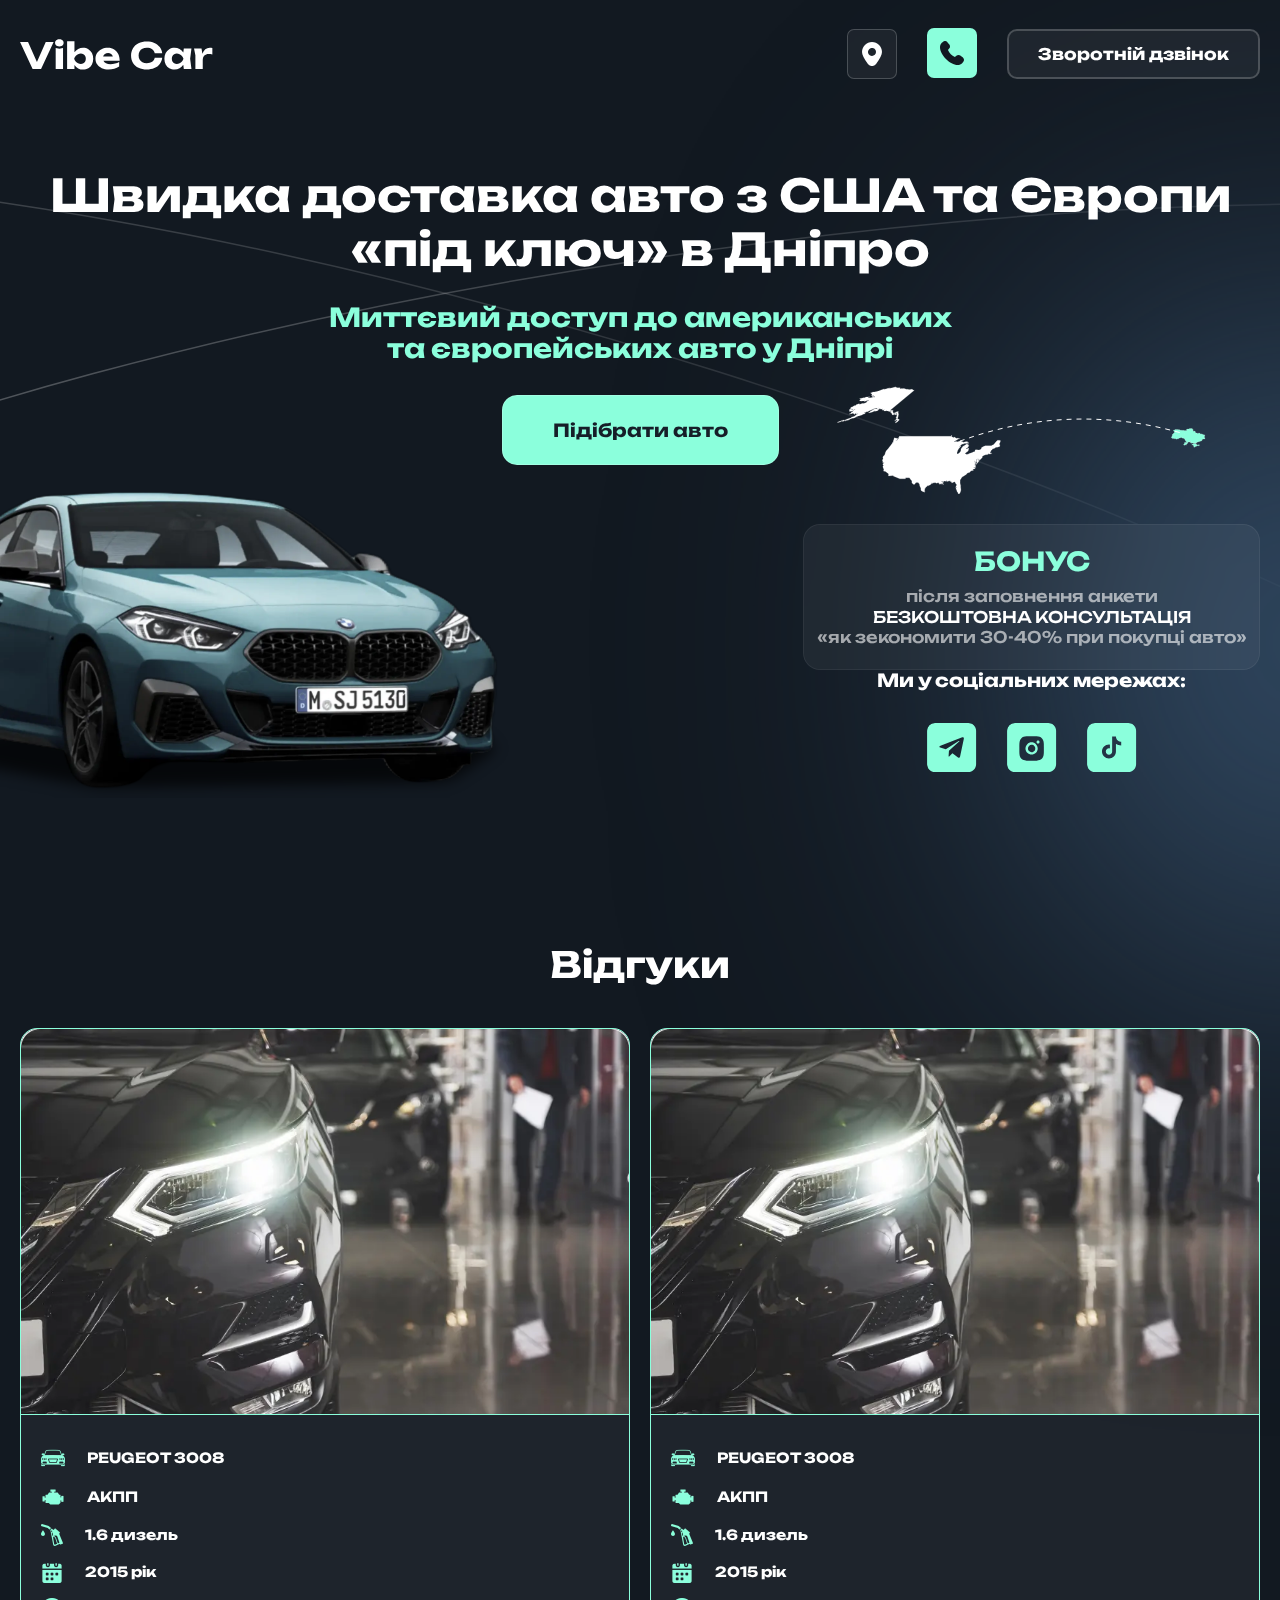
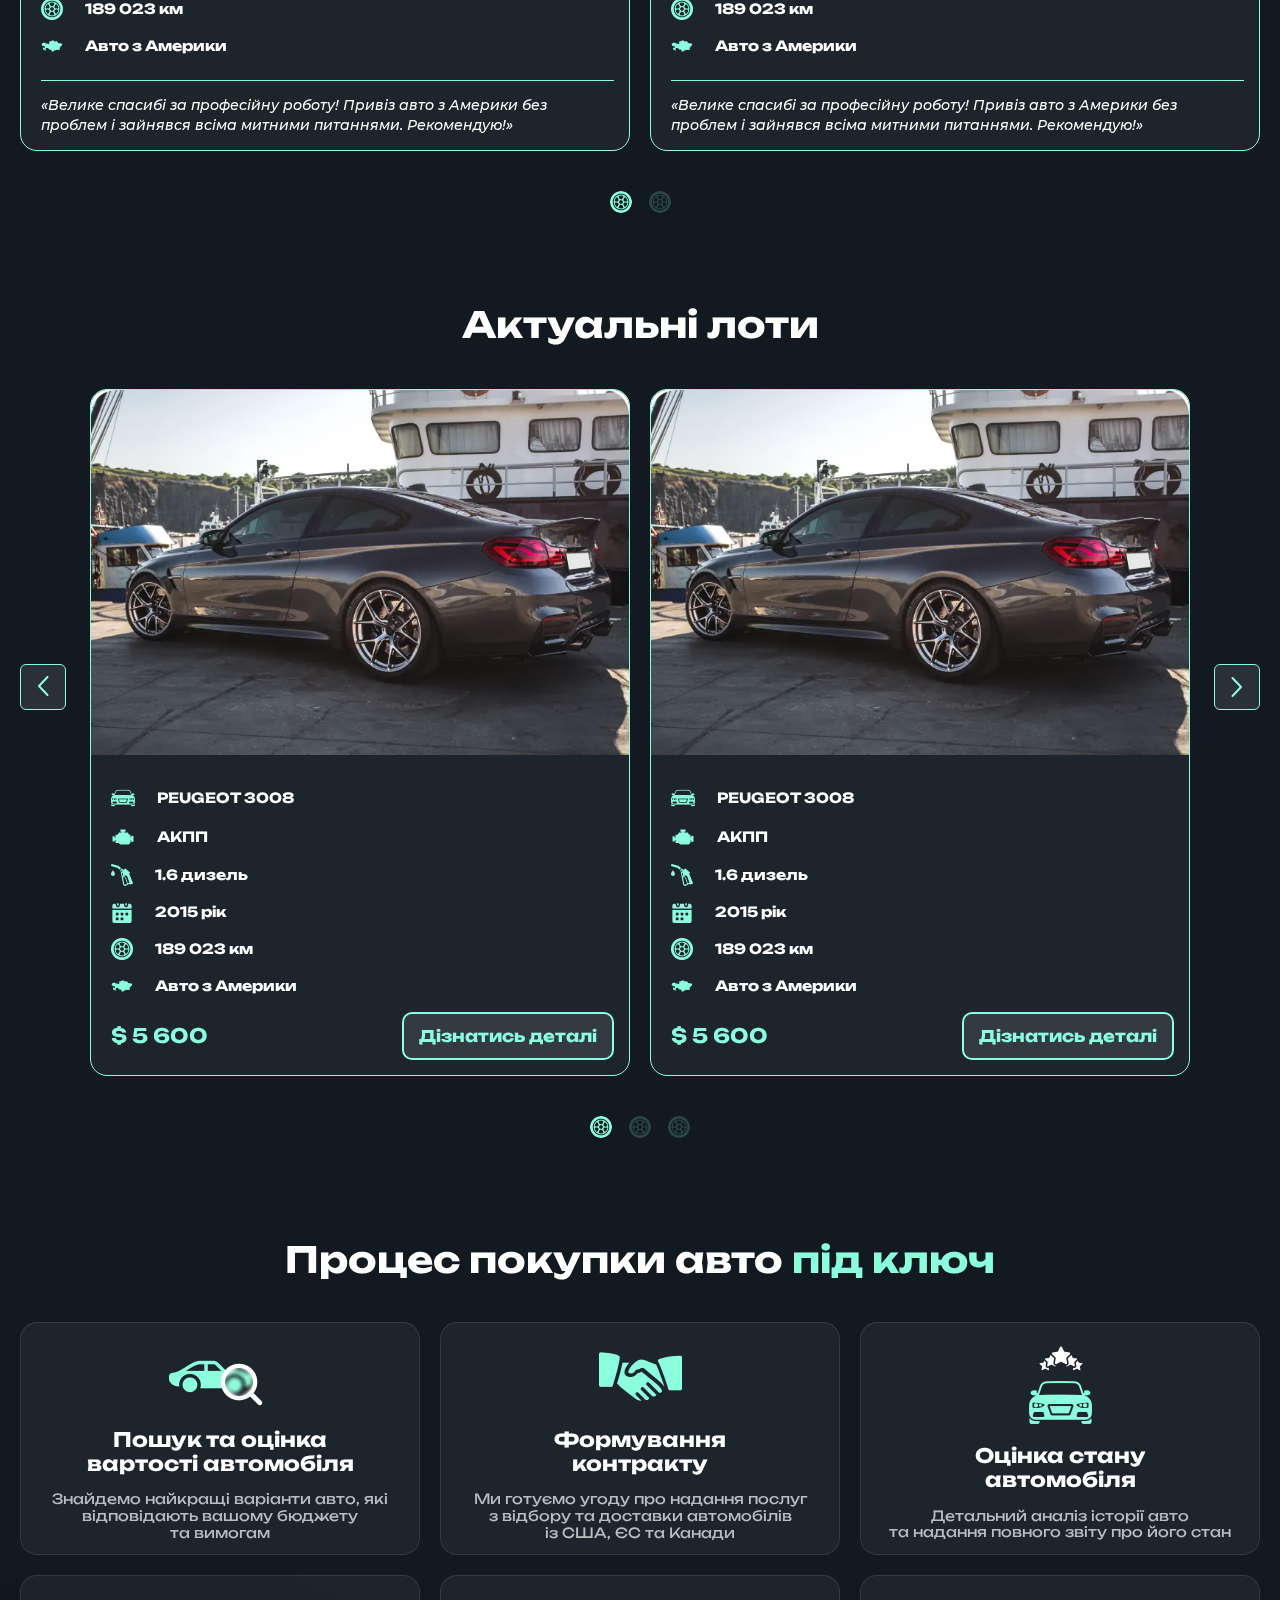
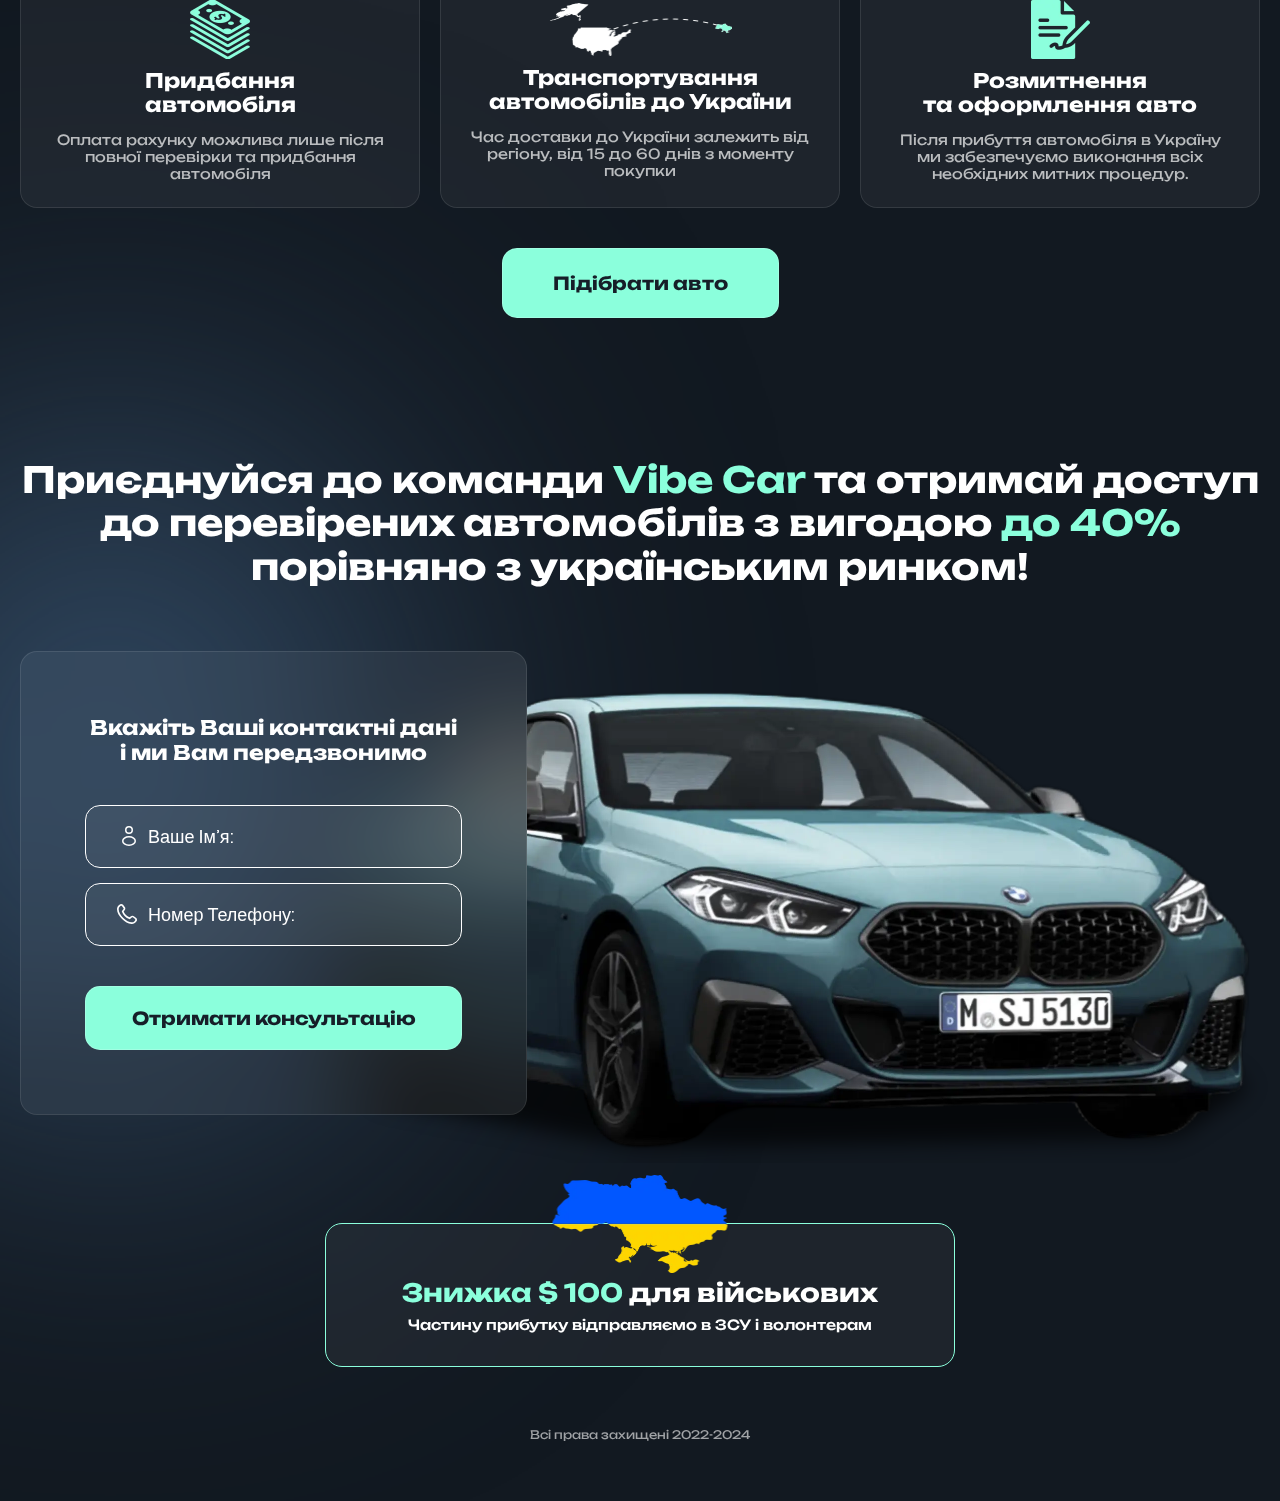
==== commit 0aacd963: "Add files via upload" ====
--- a/index.html
+++ b/index.html
@@ -1 +1 @@
-<!DOCTYPE html><html lang="uk"><head><title>Главная</title><meta charset="UTF-8"><meta name="format-detection" content="telephone=no"><link rel="stylesheet" href="css/style.min.css?_v=20240228160159"><!-- <link rel="shortcut icon" href="img/favicon.png"> --><meta name="robots" content="noindex, nofollow"><meta name="viewport" content="width=device-width,initial-scale=1,maximum-scale=1"></head><body><div class="wrapper"><header class="header"><div class="header__container"><a class="header__logo" href=""><img src="img/logo.svg" width="193" height="44" alt="Vibe Car"></a><div class="loc-header"><address class="loc-header__address">м. Дніпро вул. Гончара 28А</address><button class="loc-header__btn" data-popup="#popup-address"></button></div><div class="phone-header"><a class="phone-header__phone" href="tel:+380730220400">+38 (073) 02 20 400</a> <button class="phone-header__btn" data-popup="#popup-phone"></button></div><button class="header__callback" data-popup="#popup-callback">Зворотній дзвінок</button></div></header><main class="page"><section class="hero"><div class="hero__container"><h1 class="hero__title">Швидка доставка авто з США та Європи «під ключ» в Дніпро</h1><h2 class="hero__subtitle">Миттєвий доступ до американських та європейських авто у Дніпрі</h2><div class="hero__btn-wrapper"><button class="hero__btn btn" data-popup="#popup-choose">Підібрати авто</button></div><div class="hero__row"><div class="hero__image" data-da=".hero__right, 991, 1"><picture><source srcset="img/team/car.webp" type="image/webp"><img src="img/team/car.png" alt=""></picture></div><div class="hero__right"><div class="descr-hero"><div class="descr-hero__label">БОНУС</div><div class="descr-hero__text">після заповнення анкети<br><span>БЕЗКОШТОВНА КОНСУЛЬТАЦІЯ</span> «як зекономити 30-40% при покупці авто»</div></div><div class="socials-hero"><div class="socials-hero__label">Ми у соціальних мережах:</div><ul class="socials-hero__list"><li class="socials-hero__item"><a class="socials-hero__link" href=""><img src="img/icons/socials/tg.svg" width="50" height="50" alt=""></a></li><li class="socials-hero__item"><a class="socials-hero__link" href=""><img src="img/icons/socials/inst.svg" width="50" height="50" alt=""></a></li><li class="socials-hero__item"><a class="socials-hero__link" href=""><img src="img/icons/socials/tt.svg" width="50" height="50" alt=""></a></li></ul></div></div></div></div><span class="hero__decor hero__decor_1"></span> <span class="hero__decor hero__decor_2"></span></section><section class="reviews"><div class="reviews__container"><h2 class="reviews__title title">Відгуки</h2><div class="reviews__slider swiper"><div class="reviews__wrapper swiper-wrapper"><div class="reviews__slide swiper-slide slide-reviews"><div class="slide-reviews__image"><picture><source srcset="img/reviews/01.webp" type="image/webp"><img src="img/reviews/01.jpg" width="414" height="262" alt=""></picture></div><div class="slide-reviews__content"><ul class="slide-reviews__list"><li class="slide-reviews__item slide-reviews__item_1">PEUGEOT 3008</li><li class="slide-reviews__item slide-reviews__item_2">АКПП</li><li class="slide-reviews__item slide-reviews__item_3">1.6 дизель</li><li class="slide-reviews__item slide-reviews__item_4">2015 рік</li><li class="slide-reviews__item slide-reviews__item_5">189 023 км</li><li class="slide-reviews__item slide-reviews__item_6">Авто з Америки</li></ul><div class="slide-reviews__text">«Велике спасибі за професійну роботу! Привіз авто з Америки без проблем і зайнявся всіма митними питаннями. Рекомендую!»</div></div></div><div class="reviews__slide swiper-slide slide-reviews"><div class="slide-reviews__image"><picture><source srcset="img/reviews/01.webp" type="image/webp"><img src="img/reviews/01.jpg" width="414" height="262" alt=""></picture></div><div class="slide-reviews__content"><ul class="slide-reviews__list"><li class="slide-reviews__item slide-reviews__item_1">PEUGEOT 3008</li><li class="slide-reviews__item slide-reviews__item_2">АКПП</li><li class="slide-reviews__item slide-reviews__item_3">1.6 дизель</li><li class="slide-reviews__item slide-reviews__item_4">2015 рік</li><li class="slide-reviews__item slide-reviews__item_5">189 023 км</li><li class="slide-reviews__item slide-reviews__item_6">Авто з Америки</li></ul><div class="slide-reviews__text">«Велике спасибі за професійну роботу! Привіз авто з Америки без проблем і зайнявся всіма митними питаннями. Рекомендую!»</div></div></div><div class="reviews__slide swiper-slide slide-reviews"><div class="slide-reviews__image"><picture><source srcset="img/reviews/01.webp" type="image/webp"><img src="img/reviews/01.jpg" width="414" height="262" alt=""></picture></div><div class="slide-reviews__content"><ul class="slide-reviews__list"><li class="slide-reviews__item slide-reviews__item_1">PEUGEOT 3008</li><li class="slide-reviews__item slide-reviews__item_2">АКПП</li><li class="slide-reviews__item slide-reviews__item_3">1.6 дизель</li><li class="slide-reviews__item slide-reviews__item_4">2015 рік</li><li class="slide-reviews__item slide-reviews__item_5">189 023 км</li><li class="slide-reviews__item slide-reviews__item_6">Авто з Америки</li></ul><div class="slide-reviews__text">«Велике спасибі за професійну роботу! Привіз авто з Америки без проблем і зайнявся всіма митними питаннями. Рекомендую!»</div></div></div></div></div><div class="reviews__pagination"></div></div></section><section class="lots"><div class="lots__container"><h2 class="lots__title title">Актуальні лоти</h2><div class="lots__body"><div class="lots__slider swiper"><div class="lots__wrapper swiper-wrapper"><div class="lots__slide swiper-slide slide-lots"><div class="slide-lots__image"><picture><source srcset="img/lots/01.webp" type="image/webp"><img src="img/lots/01.jpg" width="365" height="248" alt=""></picture></div><div class="slide-lots__content"><ul class="slide-lots__list"><li class="slide-lots__item slide-lots__item_1">PEUGEOT 3008</li><li class="slide-lots__item slide-lots__item_2">АКПП</li><li class="slide-lots__item slide-lots__item_3">1.6 дизель</li><li class="slide-lots__item slide-lots__item_4">2015 рік</li><li class="slide-lots__item slide-lots__item_5">189 023 км</li><li class="slide-lots__item slide-lots__item_6">Авто з Америки</li><div class="slide-lots__bottom"><span class="slide-lots__price price">5 600</span> <button class="slide-lots__btn">Дізнатись деталі</button></div></ul></div></div><div class="lots__slide swiper-slide slide-lots"><div class="slide-lots__image"><picture><source srcset="img/lots/01.webp" type="image/webp"><img src="img/lots/01.jpg" width="365" height="248" alt=""></picture></div><div class="slide-lots__content"><ul class="slide-lots__list"><li class="slide-lots__item slide-lots__item_1">PEUGEOT 3008</li><li class="slide-lots__item slide-lots__item_2">АКПП</li><li class="slide-lots__item slide-lots__item_3">1.6 дизель</li><li class="slide-lots__item slide-lots__item_4">2015 рік</li><li class="slide-lots__item slide-lots__item_5">189 023 км</li><li class="slide-lots__item slide-lots__item_6">Авто з Америки</li><div class="slide-lots__bottom"><span class="slide-lots__price price">5 600</span> <button class="slide-lots__btn">Дізнатись деталі</button></div></ul></div></div><div class="lots__slide swiper-slide slide-lots"><div class="slide-lots__image"><picture><source srcset="img/lots/01.webp" type="image/webp"><img src="img/lots/01.jpg" width="365" height="248" alt=""></picture></div><div class="slide-lots__content"><ul class="slide-lots__list"><li class="slide-lots__item slide-lots__item_1">PEUGEOT 3008</li><li class="slide-lots__item slide-lots__item_2">АКПП</li><li class="slide-lots__item slide-lots__item_3">1.6 дизель</li><li class="slide-lots__item slide-lots__item_4">2015 рік</li><li class="slide-lots__item slide-lots__item_5">189 023 км</li><li class="slide-lots__item slide-lots__item_6">Авто з Америки</li><div class="slide-lots__bottom"><span class="slide-lots__price price">5 600</span> <button class="slide-lots__btn">Дізнатись деталі</button></div></ul></div></div><div class="lots__slide swiper-slide slide-lots"><div class="slide-lots__image"><picture><source srcset="img/lots/01.webp" type="image/webp"><img src="img/lots/01.jpg" width="365" height="248" alt=""></picture></div><div class="slide-lots__content"><ul class="slide-lots__list"><li class="slide-lots__item slide-lots__item_1">PEUGEOT 3008</li><li class="slide-lots__item slide-lots__item_2">АКПП</li><li class="slide-lots__item slide-lots__item_3">1.6 дизель</li><li class="slide-lots__item slide-lots__item_4">2015 рік</li><li class="slide-lots__item slide-lots__item_5">189 023 км</li><li class="slide-lots__item slide-lots__item_6">Авто з Америки</li><div class="slide-lots__bottom"><span class="slide-lots__price price">5 600</span> <button class="slide-lots__btn">Дізнатись деталі</button></div></ul></div></div></div></div><div class="lots__btns"><button class="lots__btn lots__btn_prev"></button> <button class="lots__btn lots__btn_next"></button></div></div><div class="lots__pagination"></div></div></section><section class="process"><div class="process__container"><h2 class="process__title title">Процес покупки авто <span>під ключ</span></h2><ul class="process__columns"><li class="column-process"><div class="column-process__icon column-process__icon_1"><picture><source srcset="img/process/01.webp" type="image/webp"><img src="img/process/01.png" alt=""></picture></div><h3 class="column-process__label">Пошук та оцінка вартості автомобіля</h3><p class="column-process__descr">Знайдемо найкращі варіанти авто, які відповідають вашому бюджету та вимогам</p></li><li class="column-process"><div class="column-process__icon column-process__icon_2"><picture><source srcset="img/process/02.webp" type="image/webp"><img src="img/process/02.png" alt=""></picture></div><h3 class="column-process__label">Формування контракту</h3><p class="column-process__descr">Ми готуємо угоду про надання послуг з відбору та доставки автомобілів із США, ЄС та Канади</p></li><li class="column-process"><div class="column-process__icon column-process__icon_3"><picture><source srcset="img/process/03.webp" type="image/webp"><img src="img/process/03.png" alt=""></picture></div><h3 class="column-process__label">Оцінка стану автомобіля</h3><p class="column-process__descr">Детальний аналіз історії авто та надання повного звіту про його стан</p></li><li class="column-process"><div class="column-process__icon column-process__icon_4"><picture><source srcset="img/process/04.webp" type="image/webp"><img src="img/process/04.png" alt=""></picture></div><h3 class="column-process__label">Придбання автомобіля</h3><p class="column-process__descr">Оплата рахунку можлива лише після повної перевірки та придбання автомобіля</p></li><li class="column-process"><div class="column-process__icon column-process__icon_5"><picture><source srcset="img/process/05.webp" type="image/webp"><img src="img/process/05.png" alt=""></picture></div><h3 class="column-process__label">Транспортування автомобілів до України</h3><p class="column-process__descr">Час доставки до України залежить від регіону, <span>від 15 до 60 днів</span> з моменту покупки</p></li><li class="column-process"><div class="column-process__icon column-process__icon_6"><picture><source srcset="img/process/06.webp" type="image/webp"><img src="img/process/06.png" alt=""></picture></div><h3 class="column-process__label">Розмитнення та оформлення авто</h3><p class="column-process__descr">Після прибуття автомобіля в Україну ми забезпечуємо виконання всіх необхідних митних процедур.</p></li></ul><div class="process__bottom"><button class="process__btn btn">Підібрати авто</button></div></div></section><section class="team"><div class="team__container"><h2 class="team__title title">Приєднуйся до команди <span>Vibe Car</span> та отримай доступ до перевірених автомобілів з вигодою <span>до 40%</span> порівняно з українським ринком!</h2><div class="team__body"><form class="team-form" action="#"><div class="team-form__label">Вкажіть Ваші контактні дані і ми Вам передзвонимо</div><div class="team-form__lines"><div class="team-form__line"><input class="team-form__input input" autocomplete="no" type="text" name="team_name" placeholder="Ваше Ім’я:"></div><div class="team-form__line team-form__line_phone"><input class="team-form__input input" autocomplete="no" type="text" name="team_phone" placeholder="Номер Телефону:"></div></div><button class="team-form__btn btn">Отримати консультацію</button></form><div class="team__image"><picture><source srcset="img/team/car.webp" type="image/webp"><img src="img/team/car.png" width="949" height="512" alt=""></picture></div></div></div></section></main><footer class="footer"><div class="footer__container"><div class="footer__body"><h2 class="footer__label"><span>Знижка $ 100</span> для військових</h2><div class="footer__descr">Частину прибутку відправляємо в ЗСУ і волонтерам</div></div></div><div class="footer__bottom"><small class="footer__copy">Всі права захищені 2022-2024</small></div></footer></div><div class="popup" id="popup-address" aria-hidden="true"><div class="popup__wrapper popup__wrapper_top"><div class="popup__content"><div class="popup__top"><div class="popup__label">Адреса</div><button class="popup__close" data-close type="button">Закрыть <svg width="29" height="29" viewBox="0 0 29 29" fill="none" xmlns="http://www.w3.org/2000/svg"><rect x="6.36377" y="20.5061" width="20" height="2" rx="1" transform="rotate(-45 6.36377 20.5061)"/><rect x="20.5059" y="21.9203" width="20" height="2" rx="1" transform="rotate(-135 20.5059 21.9203)"/></svg></button></div><div class="popup-address"><address class="popup-address__descr">м. Дніпро вул. Гончара 28А</address></div></div></div></div><div class="popup" id="popup-phone" aria-hidden="true"><div class="popup__wrapper popup__wrapper_top"><div class="popup__content"><div class="popup__top"><div class="popup__label">Телефон</div><button class="popup__close" data-close type="button">Закрыть <svg width="29" height="29" viewBox="0 0 29 29" fill="none" xmlns="http://www.w3.org/2000/svg"><rect x="6.36377" y="20.5061" width="20" height="2" rx="1" transform="rotate(-45 6.36377 20.5061)"/><rect x="20.5059" y="21.9203" width="20" height="2" rx="1" transform="rotate(-135 20.5059 21.9203)"/></svg></button></div><div class="popup-phone"><a class="popup-phone__descr" href="tel:+380730220400">+38 (073) 02 20 400</a> <button class="popup-phone__btn" data-popup="#popup-callback">Замовити зворотній дзвінок</button></div></div></div></div><div class="popup" id="popup-callback" aria-hidden="true"><div class="popup__wrapper"><div class="popup__content"><div class="popup__top popup__top_callback"><div class="popup__label">Зворотній дзвінок</div><button class="popup__close" data-close type="button">Закрыть <svg width="29" height="29" viewBox="0 0 29 29" fill="none" xmlns="http://www.w3.org/2000/svg"><rect x="6.36377" y="20.5061" width="20" height="2" rx="1" transform="rotate(-45 6.36377 20.5061)"/><rect x="20.5059" y="21.9203" width="20" height="2" rx="1" transform="rotate(-135 20.5059 21.9203)"/></svg></button></div><div class="popup-callback"><div class="popup-callback__title">Вкажіть Ваші контактні дані<br>і ми вам передзвонимо:</div><form class="callback-form" action="#"><div class="callback-form__lines"><div class="callback-form__line"><input class="callback-form__input input" autocomplete="no" type="text" name="callback_name" placeholder="Ваше Ім’я:"></div><div class="callback-form__line callback-form__line_phone"><input class="callback-form__input input" autocomplete="no" type="text" name="callback_phone" placeholder="Номер Телефону:"></div></div><button class="callback-form__btn btn">Замовити дзвінок</button></form></div></div></div></div><div class="popup" id="popup-choose" aria-hidden="true"><div class="popup__wrapper"><div class="popup__content"><div class="popup__top popup__top_callback"><div class="popup__label">Пройдіть тест для підбору авто</div><button class="popup__close" data-close type="button">Закрыть <svg width="29" height="29" viewBox="0 0 29 29" fill="none" xmlns="http://www.w3.org/2000/svg"><rect x="6.36377" y="20.5061" width="20" height="2" rx="1" transform="rotate(-45 6.36377 20.5061)"/><rect x="20.5059" y="21.9203" width="20" height="2" rx="1" transform="rotate(-135 20.5059 21.9203)"/></svg></button></div><div class="popup-choose"><div class="top-popup-choose"><div class="top-popup-choose__caps"><div class="top-popup-choose__cap current" data-step="0">Оберіть тип кузова:</div><div class="top-popup-choose__cap" data-step="1">Оберіть тип палива:</div><div class="top-popup-choose__cap" data-step="2">Який виробник більше подобається:</div><div class="top-popup-choose__cap" data-step="3">Вкажіть рік авто:</div><div class="top-popup-choose__cap" data-step="4">Який запланований бюджет:</div><div class="top-popup-choose__cap" data-step="5">Оберіть подарунок:</div></div><ul class="top-popup-choose__nums"><li class="top-popup-choose__num current" data-step="0">1</li><li class="top-popup-choose__num" data-step="1">2</li><li class="top-popup-choose__num" data-step="2">3</li><li class="top-popup-choose__num" data-step="3">4</li><li class="top-popup-choose__num" data-step="4">5</li><li class="top-popup-choose__num" data-step="5"></li></ul></div><form class="form-popup-choose" action="#"><fieldset class="form-popup-choose__column current" data-step="0"><ul class="form-popup-choose__options options options_3"><li class="options__item"><label class="options__label"><input class="options__input" hidden type="radio" value="1" name="option_1"> <span class="options__text">Седан</span><div class="options__image"><picture><source srcset="img/popup-choose/1/1.webp" type="image/webp"><img src="img/popup-choose/1/1.png" alt=""></picture></div></label></li><li class="options__item"><label class="options__label"><input class="options__input" hidden type="radio" value="2" name="option_1"> <span class="options__text">Хетчбек</span><div class="options__image"><picture><source srcset="img/popup-choose/1/2.webp" type="image/webp"><img src="img/popup-choose/1/2.png" alt=""></picture></div></label></li><li class="options__item"><label class="options__label"><input class="options__input" hidden type="radio" value="3" name="option_1"> <span class="options__text">Універсал</span><div class="options__image"><picture><source srcset="img/popup-choose/1/3.webp" type="image/webp"><img src="img/popup-choose/1/3.png" alt=""></picture></div></label></li><li class="options__item"><label class="options__label"><input class="options__input" hidden type="radio" value="4" name="option_1"> <span class="options__text">Кросовер</span><div class="options__image"><picture><source srcset="img/popup-choose/1/4.webp" type="image/webp"><img src="img/popup-choose/1/4.png" alt=""></picture></div></label></li><li class="options__item"><label class="options__label"><input class="options__input" hidden type="radio" value="5" name="option_1"> <span class="options__text">Позашляховик</span><div class="options__image"><picture><source srcset="img/popup-choose/1/5.webp" type="image/webp"><img src="img/popup-choose/1/5.png" alt=""></picture></div></label></li><li class="options__item"><label class="options__label"><input class="options__input" hidden type="radio" value="6" name="option_1"> <span class="options__text">Мінівен</span><div class="options__image"><picture><source srcset="img/popup-choose/1/6.webp" type="image/webp"><img src="img/popup-choose/1/6.png" alt=""></picture></div></label></li></ul><div class="form-popup-choose__bottom"><label class="options__label options__label_bottom active"><input class="options__input" hidden type="radio" checked="checked" value="7" name="option_1"> <span class="options__text">Поки не визначився / не важливо</span></label> <button class="form-popup-choose__btn form-popup-choose__btn_next btn" type="button">Далі</button></div></fieldset><fieldset class="form-popup-choose__column" data-step="1"><ul class="form-popup-choose__options options options_5"><li class="options__item"><label class="options__label options__label_fuel"><input class="options__input" hidden type="radio" value="1" name="option_2"> <span class="options__text">Бензин</span><div class="options__image options__image_fuel"><picture><source srcset="img/popup-choose/2/1.webp" type="image/webp"><img src="img/popup-choose/2/1.png" alt=""></picture></div></label></li><li class="options__item"><label class="options__label options__label_fuel"><input class="options__input" hidden type="radio" value="2" name="option_2"> <span class="options__text">Бензин/Газ</span><div class="options__image options__image_fuel"><picture><source srcset="img/popup-choose/2/2.webp" type="image/webp"><img src="img/popup-choose/2/2.png" alt=""></picture></div></label></li><li class="options__item"><label class="options__label options__label_fuel"><input class="options__input" hidden type="radio" value="3" name="option_2"> <span class="options__text">Дизель</span><div class="options__image options__image_fuel"><picture><source srcset="img/popup-choose/2/3.webp" type="image/webp"><img src="img/popup-choose/2/3.png" alt=""></picture></div></label></li><li class="options__item"><label class="options__label options__label_fuel"><input class="options__input" hidden type="radio" value="4" name="option_2"> <span class="options__text">Гібрид</span><div class="options__image options__image_fuel"><picture><source srcset="img/popup-choose/2/4.webp" type="image/webp"><img src="img/popup-choose/2/4.png" alt=""></picture></div></label></li><li class="options__item"><label class="options__label options__label_fuel"><input class="options__input" hidden type="radio" value="5" name="option_2"> <span class="options__text">Електро</span><div class="options__image options__image_fuel"><picture><source srcset="img/popup-choose/2/5.webp" type="image/webp"><img src="img/popup-choose/2/5.png" alt=""></picture></div></label></li></ul><div class="form-popup-choose__bottom form-popup-choose__bottom_5"><button class="form-popup-choose__btn form-popup-choose__btn_prev" type="button">Назад</button> <label class="options__label options__label_5 options__label_bottom active"><input class="options__input" hidden type="radio" checked="checked" value="6" name="option_2"> <span class="options__text">Поки не визначився / не важливо</span></label> <button class="form-popup-choose__btn btn form-popup-choose__btn_next" type="button">Далі</button></div></fieldset><fieldset class="form-popup-choose__column" data-step="2"><ul class="form-popup-choose__options options options_4"><li class="options__item"><label class="options__label"><input class="options__input" hidden type="radio" value="1" name="option_3"> <span class="options__text">Німецький</span><div class="options__image options__image_brands"><picture><source srcset="img/popup-choose/3/1.webp" type="image/webp"><img src="img/popup-choose/3/1.png" alt=""></picture></div></label></li><li class="options__item"><label class="options__label"><input class="options__input" hidden type="radio" value="2" name="option_3"> <span class="options__text">Американський</span><div class="options__image options__image_brands"><picture><source srcset="img/popup-choose/3/2.webp" type="image/webp"><img src="img/popup-choose/3/2.png" alt=""></picture></div></label></li><li class="options__item"><label class="options__label"><input class="options__input" hidden type="radio" value="3" name="option_3"> <span class="options__text">Японський</span><div class="options__image options__image_brands"><picture><source srcset="img/popup-choose/3/3.webp" type="image/webp"><img src="img/popup-choose/3/3.png" alt=""></picture></div></label></li><li class="options__item"><label class="options__label"><input class="options__input" hidden type="radio" value="4" name="option_3"> <span class="options__text">Корейський</span><div class="options__image options__image_brands"><picture><source srcset="img/popup-choose/3/4.webp" type="image/webp"><img src="img/popup-choose/3/4.png" alt=""></picture></div></label></li></ul><div class="form-popup-choose__bottom form-popup-choose__bottom_4"><button class="form-popup-choose__btn form-popup-choose__btn_prev" type="button">Назад</button> <label class="options__label options__label_4 options__label_bottom active"><input class="options__input" hidden type="radio" checked="checked" value="5" name="option_3"> <span class="options__text">Поки не визначився / не важливо</span></label> <button class="form-popup-choose__btn btn form-popup-choose__btn_next" type="button">Далі</button></div></fieldset><fieldset class="form-popup-choose__column" data-step="3"><ul class="form-popup-choose__options options options_3 options_text"><li class="options__item"><label class="options__label options__label_text"><input class="options__input" hidden type="radio" value="1" name="option_4"> <span class="options__text">2012 — 2015 р.</span></label></li><li class="options__item"><label class="options__label options__label_text"><input class="options__input" hidden type="radio" value="2" name="option_4"> <span class="options__text">2015 — 2019 р.</span></label></li><li class="options__item"><label class="options__label options__label_text"><input class="options__input" hidden type="radio" value="3" name="option_4"> <span class="options__text">2019 — 2024 р.</span></label></li></ul><div class="form-popup-choose__bottom form-popup-choose__bottom_3"><button class="form-popup-choose__btn form-popup-choose__btn_prev" type="button">Назад</button> <label class="options__label options__label_3 options__label_bottom active"><input class="options__input" hidden type="radio" checked="checked" value="4" name="option_4"> <span class="options__text">Поки не визначився / не важливо</span></label> <button class="form-popup-choose__btn btn form-popup-choose__btn_next" type="button">Далі</button></div></fieldset><fieldset class="form-popup-choose__column" data-step="4"><ul class="form-popup-choose__options options options_3 options_text"><li class="options__item"><label class="options__label options__label_text"><input class="options__input" hidden type="radio" value="1" name="option_5"> <span class="options__text">$ 4 000 — $ 7 000</span></label></li><li class="options__item"><label class="options__label options__label_text"><input class="options__input" hidden type="radio" value="2" name="option_5"> <span class="options__text">$ 8 000 — $ 10 000</span></label></li><li class="options__item"><label class="options__label options__label_text"><input class="options__input" hidden type="radio" value="3" name="option_5"> <span class="options__text">$ 10 000 — $ 15 000</span></label></li><li class="options__item"><label class="options__label options__label_text"><input class="options__input" hidden type="radio" value="4" name="option_5"> <span class="options__text">$ 15 000 — $ 20 000</span></label></li><li class="options__item"><label class="options__label options__label_text"><input class="options__input" hidden type="radio" value="5" name="option_5"> <span class="options__text">$ 20 000 — $ 25 000</span></label></li><li class="options__item"><label class="options__label options__label_text"><input class="options__input" hidden type="radio" value="6" name="option_5"> <span class="options__text">$ 25 000 і більше</span></label></li></ul><div class="form-popup-choose__bottom form-popup-choose__bottom_3"><button class="form-popup-choose__btn form-popup-choose__btn_prev" type="button">Назад</button> <label class="options__label options__label_3 options__label_bottom active"><input class="options__input" hidden type="radio" checked="checked" value="7" name="option_5"> <span class="options__text">Поки не визначився / не важливо</span></label> <button class="form-popup-choose__btn btn form-popup-choose__btn_next" type="button">Далі</button></div></fieldset><fieldset class="form-popup-choose__column" data-step="5"><ul class="form-popup-choose__options options options_2 options_text"><li class="options__item"><label class="options__label options__label_text"><input class="options__input" hidden type="radio" value="1" name="option_6"> <span class="options__text">Полірування авто</span></label></li><li class="options__item"><label class="options__label options__label_text"><input class="options__input" hidden type="radio" value="2" name="option_6"> <span class="options__text">Хімчистка салону</span></label></li><li class="options__item"><label class="options__label options__label_text"><input class="options__input" hidden type="radio" value="3" name="option_6"> <span class="options__text">Знижка $ 100 на послуги</span></label></li><li class="options__item"><label class="options__label options__label_text"><input class="options__input" hidden type="radio" value="4" name="option_6"> <span class="options__text">Заміна рідин та фільтрів</span></label></li></ul><div class="form-popup-choose__bottom form-popup-choose__bottom_2"><button class="form-popup-choose__btn form-popup-choose__btn_prev" type="button">Назад</button> <label class="options__label options__label_2 options__label_bottom active"><input class="options__input" hidden type="radio" checked="checked" value="5" name="option_6"> <span class="options__text">Поки не визначився / не важливо</span></label> <button class="form-popup-choose__btn btn form-popup-choose__btn_next" type="button">Далі</button></div></fieldset><fieldset class="form-popup-choose__column" data-step="6"><div class="form-popup-choose__label">Вкажіть Ваші контактні дані для отримання результату підбору:</div><div class="callback-form"><div class="callback-form__lines"><div class="callback-form__line"><input class="callback-form__input input" autocomplete="no" type="text" name="callback_name" placeholder="Ваше Ім’я:"></div><div class="callback-form__line callback-form__line_phone"><input class="callback-form__input input" autocomplete="no" type="text" name="callback_phone" placeholder="Номер Телефону:"></div></div><button class="callback-form__btn btn">Замовити дзвінок</button></div></fieldset></form></div></div></div></div><script src="js/app.min.js?_v=20240228160159"></script></body></html>+<!DOCTYPE html><html lang="uk"><head><title>Главная</title><meta charset="UTF-8"><meta name="format-detection" content="telephone=no"><link rel="stylesheet" href="css/style.min.css?_v=20240313135836"><!-- <link rel="shortcut icon" href="img/favicon.png"> --><meta name="robots" content="noindex, nofollow"><meta name="viewport" content="width=device-width,initial-scale=1,maximum-scale=1"></head><body><div class="wrapper"><header class="header"><div class="header__container"><a class="header__logo" href=""><img src="img/logo.svg" width="193" height="44" alt="Vibe Car"></a><div class="loc-header"><address class="loc-header__address">м. Дніпро вул. Гончара 28А</address><button class="loc-header__btn" data-popup="#popup-address"></button></div><div class="phone-header"><a class="phone-header__phone" href="tel:+380730220400">+38 (073) 02 20 400</a> <button class="phone-header__btn" data-popup="#popup-phone"></button></div><button class="header__callback" data-popup="#popup-callback">Зворотній дзвінок</button></div></header><main class="page"><section class="hero"><div class="hero__container"><h1 class="hero__title">Швидка доставка авто з США та Європи «під ключ» в Дніпро</h1><h2 class="hero__subtitle">Миттєвий доступ до американських та європейських авто у Дніпрі</h2><div class="hero__btn-wrapper"><button class="hero__btn btn" data-popup="#popup-choose">Підібрати авто</button></div><div class="hero__row"><div class="hero__image" data-da=".hero__right, 991, 1"><picture><source srcset="img/team/car.webp" type="image/webp"><img src="img/team/car.png" alt=""></picture></div><div class="hero__right"><div class="descr-hero"><div class="descr-hero__label">БОНУС</div><div class="descr-hero__text">після заповнення анкети<br><span>БЕЗКОШТОВНА КОНСУЛЬТАЦІЯ</span> «як зекономити 30-40% при покупці авто»</div></div><div class="socials-hero"><div class="socials-hero__label">Ми у соціальних мережах:</div><ul class="socials-hero__list"><li class="socials-hero__item"><a class="socials-hero__link" href=""><img src="img/icons/socials/tg.svg" width="50" height="50" alt=""></a></li><li class="socials-hero__item"><a class="socials-hero__link" href=""><img src="img/icons/socials/inst.svg" width="50" height="50" alt=""></a></li><li class="socials-hero__item"><a class="socials-hero__link" href=""><img src="img/icons/socials/tt.svg" width="50" height="50" alt=""></a></li></ul></div></div></div></div><span class="hero__decor hero__decor_1"></span> <span class="hero__decor hero__decor_2"></span></section><section class="reviews"><div class="reviews__container"><h2 class="reviews__title title">Відгуки</h2><div class="reviews__slider swiper"><div class="reviews__wrapper swiper-wrapper"><div class="reviews__slide swiper-slide slide-reviews"><div class="slide-reviews__image"><picture><source srcset="img/reviews/01.webp" type="image/webp"><img src="img/reviews/01.jpg" width="414" height="262" alt=""></picture></div><div class="slide-reviews__content"><ul class="slide-reviews__list"><li class="slide-reviews__item slide-reviews__item_1">PEUGEOT 3008</li><li class="slide-reviews__item slide-reviews__item_2">АКПП</li><li class="slide-reviews__item slide-reviews__item_3">1.6 дизель</li><li class="slide-reviews__item slide-reviews__item_4">2015 рік</li><li class="slide-reviews__item slide-reviews__item_5">189 023 км</li><li class="slide-reviews__item slide-reviews__item_6">Авто з Америки</li></ul><div class="slide-reviews__text">«Велике спасибі за професійну роботу! Привіз авто з Америки без проблем і зайнявся всіма митними питаннями. Рекомендую!»</div></div></div><div class="reviews__slide swiper-slide slide-reviews"><div class="slide-reviews__image"><picture><source srcset="img/reviews/01.webp" type="image/webp"><img src="img/reviews/01.jpg" width="414" height="262" alt=""></picture></div><div class="slide-reviews__content"><ul class="slide-reviews__list"><li class="slide-reviews__item slide-reviews__item_1">PEUGEOT 3008</li><li class="slide-reviews__item slide-reviews__item_2">АКПП</li><li class="slide-reviews__item slide-reviews__item_3">1.6 дизель</li><li class="slide-reviews__item slide-reviews__item_4">2015 рік</li><li class="slide-reviews__item slide-reviews__item_5">189 023 км</li><li class="slide-reviews__item slide-reviews__item_6">Авто з Америки</li></ul><div class="slide-reviews__text">«Велике спасибі за професійну роботу! Привіз авто з Америки без проблем і зайнявся всіма митними питаннями. Рекомендую!»</div></div></div><div class="reviews__slide swiper-slide slide-reviews"><div class="slide-reviews__image"><picture><source srcset="img/reviews/01.webp" type="image/webp"><img src="img/reviews/01.jpg" width="414" height="262" alt=""></picture></div><div class="slide-reviews__content"><ul class="slide-reviews__list"><li class="slide-reviews__item slide-reviews__item_1">PEUGEOT 3008</li><li class="slide-reviews__item slide-reviews__item_2">АКПП</li><li class="slide-reviews__item slide-reviews__item_3">1.6 дизель</li><li class="slide-reviews__item slide-reviews__item_4">2015 рік</li><li class="slide-reviews__item slide-reviews__item_5">189 023 км</li><li class="slide-reviews__item slide-reviews__item_6">Авто з Америки</li></ul><div class="slide-reviews__text">«Велике спасибі за професійну роботу! Привіз авто з Америки без проблем і зайнявся всіма митними питаннями. Рекомендую!»</div></div></div></div></div><div class="reviews__pagination"></div></div></section><section class="lots"><div class="lots__container"><h2 class="lots__title title">Актуальні лоти</h2><div class="lots__body"><div class="lots__slider swiper"><div class="lots__wrapper swiper-wrapper"><div class="lots__slide swiper-slide slide-lots"><div class="slide-lots__image"><picture><source srcset="img/lots/01.webp" type="image/webp"><img src="img/lots/01.jpg" width="365" height="248" alt=""></picture></div><div class="slide-lots__content"><ul class="slide-lots__list"><li class="slide-lots__item slide-lots__item_1">PEUGEOT 3008</li><li class="slide-lots__item slide-lots__item_2">АКПП</li><li class="slide-lots__item slide-lots__item_3">1.6 дизель</li><li class="slide-lots__item slide-lots__item_4">2015 рік</li><li class="slide-lots__item slide-lots__item_5">189 023 км</li><li class="slide-lots__item slide-lots__item_6">Авто з Америки</li><div class="slide-lots__bottom"><span class="slide-lots__price price">5 600</span> <button class="slide-lots__btn">Дізнатись деталі</button></div></ul></div></div><div class="lots__slide swiper-slide slide-lots"><div class="slide-lots__image"><picture><source srcset="img/lots/01.webp" type="image/webp"><img src="img/lots/01.jpg" width="365" height="248" alt=""></picture></div><div class="slide-lots__content"><ul class="slide-lots__list"><li class="slide-lots__item slide-lots__item_1">PEUGEOT 3008</li><li class="slide-lots__item slide-lots__item_2">АКПП</li><li class="slide-lots__item slide-lots__item_3">1.6 дизель</li><li class="slide-lots__item slide-lots__item_4">2015 рік</li><li class="slide-lots__item slide-lots__item_5">189 023 км</li><li class="slide-lots__item slide-lots__item_6">Авто з Америки</li><div class="slide-lots__bottom"><span class="slide-lots__price price">5 600</span> <button class="slide-lots__btn">Дізнатись деталі</button></div></ul></div></div><div class="lots__slide swiper-slide slide-lots"><div class="slide-lots__image"><picture><source srcset="img/lots/01.webp" type="image/webp"><img src="img/lots/01.jpg" width="365" height="248" alt=""></picture></div><div class="slide-lots__content"><ul class="slide-lots__list"><li class="slide-lots__item slide-lots__item_1">PEUGEOT 3008</li><li class="slide-lots__item slide-lots__item_2">АКПП</li><li class="slide-lots__item slide-lots__item_3">1.6 дизель</li><li class="slide-lots__item slide-lots__item_4">2015 рік</li><li class="slide-lots__item slide-lots__item_5">189 023 км</li><li class="slide-lots__item slide-lots__item_6">Авто з Америки</li><div class="slide-lots__bottom"><span class="slide-lots__price price">5 600</span> <button class="slide-lots__btn">Дізнатись деталі</button></div></ul></div></div><div class="lots__slide swiper-slide slide-lots"><div class="slide-lots__image"><picture><source srcset="img/lots/01.webp" type="image/webp"><img src="img/lots/01.jpg" width="365" height="248" alt=""></picture></div><div class="slide-lots__content"><ul class="slide-lots__list"><li class="slide-lots__item slide-lots__item_1">PEUGEOT 3008</li><li class="slide-lots__item slide-lots__item_2">АКПП</li><li class="slide-lots__item slide-lots__item_3">1.6 дизель</li><li class="slide-lots__item slide-lots__item_4">2015 рік</li><li class="slide-lots__item slide-lots__item_5">189 023 км</li><li class="slide-lots__item slide-lots__item_6">Авто з Америки</li><div class="slide-lots__bottom"><span class="slide-lots__price price">5 600</span> <button class="slide-lots__btn">Дізнатись деталі</button></div></ul></div></div></div></div><div class="lots__btns"><button class="lots__btn lots__btn_prev"></button> <button class="lots__btn lots__btn_next"></button></div></div><div class="lots__pagination"></div></div></section><section class="process"><div class="process__container"><h2 class="process__title title">Процес покупки авто <span>під ключ</span></h2><ul class="process__columns"><li class="column-process"><div class="column-process__icon column-process__icon_1"><picture><source srcset="img/process/01.webp" type="image/webp"><img src="img/process/01.png" alt=""></picture></div><h3 class="column-process__label">Пошук та оцінка вартості автомобіля</h3><p class="column-process__descr">Знайдемо найкращі варіанти авто, які відповідають вашому бюджету та вимогам</p></li><li class="column-process"><div class="column-process__icon column-process__icon_2"><picture><source srcset="img/process/02.webp" type="image/webp"><img src="img/process/02.png" alt=""></picture></div><h3 class="column-process__label">Формування контракту</h3><p class="column-process__descr">Ми готуємо угоду про надання послуг з відбору та доставки автомобілів із США, ЄС та Канади</p></li><li class="column-process"><div class="column-process__icon column-process__icon_3"><picture><source srcset="img/process/03.webp" type="image/webp"><img src="img/process/03.png" alt=""></picture></div><h3 class="column-process__label">Оцінка стану автомобіля</h3><p class="column-process__descr">Детальний аналіз історії авто та надання повного звіту про його стан</p></li><li class="column-process"><div class="column-process__icon column-process__icon_4"><picture><source srcset="img/process/04.webp" type="image/webp"><img src="img/process/04.png" alt=""></picture></div><h3 class="column-process__label">Придбання автомобіля</h3><p class="column-process__descr">Оплата рахунку можлива лише після повної перевірки та придбання автомобіля</p></li><li class="column-process"><div class="column-process__icon column-process__icon_5"><picture><source srcset="img/process/05.webp" type="image/webp"><img src="img/process/05.png" alt=""></picture></div><h3 class="column-process__label">Транспортування автомобілів до України</h3><p class="column-process__descr">Час доставки до України залежить від регіону, <span>від 15 до 60 днів</span> з моменту покупки</p></li><li class="column-process"><div class="column-process__icon column-process__icon_6"><picture><source srcset="img/process/06.webp" type="image/webp"><img src="img/process/06.png" alt=""></picture></div><h3 class="column-process__label">Розмитнення та оформлення авто</h3><p class="column-process__descr">Після прибуття автомобіля в Україну ми забезпечуємо виконання всіх необхідних митних процедур.</p></li></ul><div class="process__bottom"><button class="process__btn btn">Підібрати авто</button></div></div></section><section class="team"><div class="team__container"><h2 class="team__title title">Приєднуйся до команди <span>Vibe Car</span> та отримай доступ до перевірених автомобілів з вигодою <span>до 40%</span> порівняно з українським ринком!</h2><div class="team__body"><form class="team-form" action="#"><div class="team-form__label">Вкажіть Ваші контактні дані і ми Вам передзвонимо</div><div class="team-form__lines"><div class="team-form__line"><input class="team-form__input input" autocomplete="no" type="text" name="team_name" placeholder="Ваше Ім’я:"></div><div class="team-form__line team-form__line_phone"><input class="team-form__input input" autocomplete="no" type="text" name="team_phone" placeholder="Номер Телефону:"></div></div><button class="team-form__btn btn">Отримати консультацію</button></form><div class="team__image"><picture><source srcset="img/team/car.webp" type="image/webp"><img src="img/team/car.png" width="949" height="512" alt=""></picture></div></div></div></section></main><footer class="footer"><div class="footer__container"><div class="footer__body"><h2 class="footer__label"><span>Знижка $ 100</span> для військових</h2><div class="footer__descr">Частину прибутку відправляємо в ЗСУ і волонтерам</div></div></div><div class="footer__bottom"><small class="footer__copy">Всі права захищені 2022-2024</small></div></footer></div><div class="popup" id="popup-address" aria-hidden="true"><div class="popup__wrapper popup__wrapper_top"><div class="popup__content"><div class="popup__top"><div class="popup__label">Адреса</div><button class="popup__close" data-close type="button">Закрыть <svg width="29" height="29" viewBox="0 0 29 29" fill="none" xmlns="http://www.w3.org/2000/svg"><rect x="6.36377" y="20.5061" width="20" height="2" rx="1" transform="rotate(-45 6.36377 20.5061)"/><rect x="20.5059" y="21.9203" width="20" height="2" rx="1" transform="rotate(-135 20.5059 21.9203)"/></svg></button></div><div class="popup-address"><address class="popup-address__descr">м. Дніпро вул. Гончара 28А</address></div></div></div></div><div class="popup" id="popup-phone" aria-hidden="true"><div class="popup__wrapper popup__wrapper_top"><div class="popup__content"><div class="popup__top"><div class="popup__label">Телефон</div><button class="popup__close" data-close type="button">Закрыть <svg width="29" height="29" viewBox="0 0 29 29" fill="none" xmlns="http://www.w3.org/2000/svg"><rect x="6.36377" y="20.5061" width="20" height="2" rx="1" transform="rotate(-45 6.36377 20.5061)"/><rect x="20.5059" y="21.9203" width="20" height="2" rx="1" transform="rotate(-135 20.5059 21.9203)"/></svg></button></div><div class="popup-phone"><a class="popup-phone__descr" href="tel:+380730220400">+38 (073) 02 20 400</a> <button class="popup-phone__btn" data-popup="#popup-callback">Замовити зворотній дзвінок</button></div></div></div></div><div class="popup" id="popup-callback" aria-hidden="true"><div class="popup__wrapper"><div class="popup__content"><div class="popup__top popup__top_callback"><div class="popup__label">Зворотній дзвінок</div><button class="popup__close" data-close type="button">Закрыть <svg width="29" height="29" viewBox="0 0 29 29" fill="none" xmlns="http://www.w3.org/2000/svg"><rect x="6.36377" y="20.5061" width="20" height="2" rx="1" transform="rotate(-45 6.36377 20.5061)"/><rect x="20.5059" y="21.9203" width="20" height="2" rx="1" transform="rotate(-135 20.5059 21.9203)"/></svg></button></div><div class="popup-callback"><div class="popup-callback__title">Вкажіть Ваші контактні дані<br>і ми вам передзвонимо:</div><form class="callback-form" action="#"><div class="callback-form__lines"><div class="callback-form__line"><input class="callback-form__input input" autocomplete="no" type="text" name="callback_name" placeholder="Ваше Ім’я:"></div><div class="callback-form__line callback-form__line_phone"><input class="callback-form__input input" autocomplete="no" type="text" name="callback_phone" placeholder="Номер Телефону:"></div></div><button class="callback-form__btn btn">Замовити дзвінок</button></form></div></div></div></div><div class="popup" id="popup-choose" aria-hidden="true"><div class="popup__wrapper"><div class="popup__content"><div class="popup__top popup__top_callback"><div class="popup__label">Пройдіть тест для підбору авто</div><button class="popup__close" data-close type="button">Закрыть <svg width="29" height="29" viewBox="0 0 29 29" fill="none" xmlns="http://www.w3.org/2000/svg"><rect x="6.36377" y="20.5061" width="20" height="2" rx="1" transform="rotate(-45 6.36377 20.5061)"/><rect x="20.5059" y="21.9203" width="20" height="2" rx="1" transform="rotate(-135 20.5059 21.9203)"/></svg></button></div><div class="popup-choose"><div class="top-popup-choose"><div class="top-popup-choose__caps"><div class="top-popup-choose__cap current" data-step="0">Оберіть тип кузова:</div><div class="top-popup-choose__cap" data-step="1">Оберіть тип палива:</div><div class="top-popup-choose__cap" data-step="2">Який виробник більше подобається:</div><div class="top-popup-choose__cap" data-step="3">Вкажіть рік авто:</div><div class="top-popup-choose__cap" data-step="4">Який запланований бюджет:</div><div class="top-popup-choose__cap" data-step="5">Оберіть подарунок:</div></div><ul class="top-popup-choose__nums"><li class="top-popup-choose__num current" data-step="0">1</li><li class="top-popup-choose__num" data-step="1">2</li><li class="top-popup-choose__num" data-step="2">3</li><li class="top-popup-choose__num" data-step="3">4</li><li class="top-popup-choose__num" data-step="4">5</li><li class="top-popup-choose__num" data-step="5"></li></ul></div><form class="form-popup-choose" action="#"><fieldset class="form-popup-choose__column current" data-step="0"><ul class="form-popup-choose__options options options_3"><li class="options__item"><label class="options__label"><input class="options__input" hidden type="radio" value="1" name="option_1"> <span class="options__text">Седан</span><div class="options__image"><picture><source srcset="img/popup-choose/1/1.webp" type="image/webp"><img src="img/popup-choose/1/1.png" alt=""></picture></div></label></li><li class="options__item"><label class="options__label"><input class="options__input" hidden type="radio" value="2" name="option_1"> <span class="options__text">Хетчбек</span><div class="options__image"><picture><source srcset="img/popup-choose/1/2.webp" type="image/webp"><img src="img/popup-choose/1/2.png" alt=""></picture></div></label></li><li class="options__item"><label class="options__label"><input class="options__input" hidden type="radio" value="3" name="option_1"> <span class="options__text">Універсал</span><div class="options__image"><picture><source srcset="img/popup-choose/1/3.webp" type="image/webp"><img src="img/popup-choose/1/3.png" alt=""></picture></div></label></li><li class="options__item"><label class="options__label"><input class="options__input" hidden type="radio" value="4" name="option_1"> <span class="options__text">Кросовер</span><div class="options__image"><picture><source srcset="img/popup-choose/1/4.webp" type="image/webp"><img src="img/popup-choose/1/4.png" alt=""></picture></div></label></li><li class="options__item"><label class="options__label"><input class="options__input" hidden type="radio" value="5" name="option_1"> <span class="options__text">Позашляховик</span><div class="options__image"><picture><source srcset="img/popup-choose/1/5.webp" type="image/webp"><img src="img/popup-choose/1/5.png" alt=""></picture></div></label></li><li class="options__item"><label class="options__label"><input class="options__input" hidden type="radio" value="6" name="option_1"> <span class="options__text">Мінівен</span><div class="options__image"><picture><source srcset="img/popup-choose/1/6.webp" type="image/webp"><img src="img/popup-choose/1/6.png" alt=""></picture></div></label></li></ul><div class="form-popup-choose__bottom"><label class="options__label options__label_bottom active"><input class="options__input" hidden type="radio" checked="checked" value="7" name="option_1"> <span class="options__text">Поки не визначився / не важливо</span></label> <button class="form-popup-choose__btn form-popup-choose__btn_next btn" type="button">Далі</button></div></fieldset><fieldset class="form-popup-choose__column" data-step="1"><ul class="form-popup-choose__options options options_5"><li class="options__item"><label class="options__label options__label_fuel"><input class="options__input" hidden type="radio" value="1" name="option_2"> <span class="options__text">Бензин</span><div class="options__image options__image_fuel"><picture><source srcset="img/popup-choose/2/1.webp" type="image/webp"><img src="img/popup-choose/2/1.png" alt=""></picture></div></label></li><li class="options__item"><label class="options__label options__label_fuel"><input class="options__input" hidden type="radio" value="2" name="option_2"> <span class="options__text">Бензин/Газ</span><div class="options__image options__image_fuel"><picture><source srcset="img/popup-choose/2/2.webp" type="image/webp"><img src="img/popup-choose/2/2.png" alt=""></picture></div></label></li><li class="options__item"><label class="options__label options__label_fuel"><input class="options__input" hidden type="radio" value="3" name="option_2"> <span class="options__text">Дизель</span><div class="options__image options__image_fuel"><picture><source srcset="img/popup-choose/2/3.webp" type="image/webp"><img src="img/popup-choose/2/3.png" alt=""></picture></div></label></li><li class="options__item"><label class="options__label options__label_fuel"><input class="options__input" hidden type="radio" value="4" name="option_2"> <span class="options__text">Гібрид</span><div class="options__image options__image_fuel"><picture><source srcset="img/popup-choose/2/4.webp" type="image/webp"><img src="img/popup-choose/2/4.png" alt=""></picture></div></label></li><li class="options__item"><label class="options__label options__label_fuel"><input class="options__input" hidden type="radio" value="5" name="option_2"> <span class="options__text">Електро</span><div class="options__image options__image_fuel"><picture><source srcset="img/popup-choose/2/5.webp" type="image/webp"><img src="img/popup-choose/2/5.png" alt=""></picture></div></label></li></ul><div class="form-popup-choose__bottom form-popup-choose__bottom_5"><button class="form-popup-choose__btn form-popup-choose__btn_prev" type="button">Назад</button> <label class="options__label options__label_5 options__label_bottom active"><input class="options__input" hidden type="radio" checked="checked" value="6" name="option_2"> <span class="options__text">Поки не визначився / не важливо</span></label> <button class="form-popup-choose__btn btn form-popup-choose__btn_next" type="button">Далі</button></div></fieldset><fieldset class="form-popup-choose__column" data-step="2"><ul class="form-popup-choose__options options options_4"><li class="options__item"><label class="options__label"><input class="options__input" hidden type="radio" value="1" name="option_3"> <span class="options__text">Німецький</span><div class="options__image options__image_brands"><picture><source srcset="img/popup-choose/3/1.webp" type="image/webp"><img src="img/popup-choose/3/1.png" alt=""></picture></div></label></li><li class="options__item"><label class="options__label"><input class="options__input" hidden type="radio" value="2" name="option_3"> <span class="options__text">Американський</span><div class="options__image options__image_brands"><picture><source srcset="img/popup-choose/3/2.webp" type="image/webp"><img src="img/popup-choose/3/2.png" alt=""></picture></div></label></li><li class="options__item"><label class="options__label"><input class="options__input" hidden type="radio" value="3" name="option_3"> <span class="options__text">Японський</span><div class="options__image options__image_brands"><picture><source srcset="img/popup-choose/3/3.webp" type="image/webp"><img src="img/popup-choose/3/3.png" alt=""></picture></div></label></li><li class="options__item"><label class="options__label"><input class="options__input" hidden type="radio" value="4" name="option_3"> <span class="options__text">Корейський</span><div class="options__image options__image_brands"><picture><source srcset="img/popup-choose/3/4.webp" type="image/webp"><img src="img/popup-choose/3/4.png" alt=""></picture></div></label></li></ul><div class="form-popup-choose__bottom form-popup-choose__bottom_4"><button class="form-popup-choose__btn form-popup-choose__btn_prev" type="button">Назад</button> <label class="options__label options__label_4 options__label_bottom active"><input class="options__input" hidden type="radio" checked="checked" value="5" name="option_3"> <span class="options__text">Поки не визначився / не важливо</span></label> <button class="form-popup-choose__btn btn form-popup-choose__btn_next" type="button">Далі</button></div></fieldset><fieldset class="form-popup-choose__column" data-step="3"><ul class="form-popup-choose__options options options_3 options_text"><li class="options__item"><label class="options__label options__label_text"><input class="options__input" hidden type="radio" value="1" name="option_4"> <span class="options__text">2012 — 2015 р.</span></label></li><li class="options__item"><label class="options__label options__label_text"><input class="options__input" hidden type="radio" value="2" name="option_4"> <span class="options__text">2015 — 2019 р.</span></label></li><li class="options__item"><label class="options__label options__label_text"><input class="options__input" hidden type="radio" value="3" name="option_4"> <span class="options__text">2019 — 2024 р.</span></label></li></ul><div class="form-popup-choose__bottom form-popup-choose__bottom_3"><button class="form-popup-choose__btn form-popup-choose__btn_prev" type="button">Назад</button> <label class="options__label options__label_3 options__label_bottom active"><input class="options__input" hidden type="radio" checked="checked" value="4" name="option_4"> <span class="options__text">Поки не визначився / не важливо</span></label> <button class="form-popup-choose__btn btn form-popup-choose__btn_next" type="button">Далі</button></div></fieldset><fieldset class="form-popup-choose__column" data-step="4"><ul class="form-popup-choose__options options options_3 options_text"><li class="options__item"><label class="options__label options__label_text"><input class="options__input" hidden type="radio" value="1" name="option_5"> <span class="options__text">$ 4 000 — $ 7 000</span></label></li><li class="options__item"><label class="options__label options__label_text"><input class="options__input" hidden type="radio" value="2" name="option_5"> <span class="options__text">$ 8 000 — $ 10 000</span></label></li><li class="options__item"><label class="options__label options__label_text"><input class="options__input" hidden type="radio" value="3" name="option_5"> <span class="options__text">$ 10 000 — $ 15 000</span></label></li><li class="options__item"><label class="options__label options__label_text"><input class="options__input" hidden type="radio" value="4" name="option_5"> <span class="options__text">$ 15 000 — $ 20 000</span></label></li><li class="options__item"><label class="options__label options__label_text"><input class="options__input" hidden type="radio" value="5" name="option_5"> <span class="options__text">$ 20 000 — $ 25 000</span></label></li><li class="options__item"><label class="options__label options__label_text"><input class="options__input" hidden type="radio" value="6" name="option_5"> <span class="options__text">$ 25 000 і більше</span></label></li></ul><div class="form-popup-choose__bottom form-popup-choose__bottom_3"><button class="form-popup-choose__btn form-popup-choose__btn_prev" type="button">Назад</button> <label class="options__label options__label_3 options__label_bottom active"><input class="options__input" hidden type="radio" checked="checked" value="7" name="option_5"> <span class="options__text">Поки не визначився / не важливо</span></label> <button class="form-popup-choose__btn btn form-popup-choose__btn_next" type="button">Далі</button></div></fieldset><fieldset class="form-popup-choose__column" data-step="5"><ul class="form-popup-choose__options options options_2 options_text"><li class="options__item"><label class="options__label options__label_text"><input class="options__input" hidden type="radio" value="1" name="option_6"> <span class="options__text">Полірування авто</span></label></li><li class="options__item"><label class="options__label options__label_text"><input class="options__input" hidden type="radio" value="2" name="option_6"> <span class="options__text">Хімчистка салону</span></label></li><li class="options__item"><label class="options__label options__label_text"><input class="options__input" hidden type="radio" value="3" name="option_6"> <span class="options__text">Знижка $ 100 на послуги</span></label></li><li class="options__item"><label class="options__label options__label_text"><input class="options__input" hidden type="radio" value="4" name="option_6"> <span class="options__text">Заміна рідин та фільтрів</span></label></li></ul><div class="form-popup-choose__bottom form-popup-choose__bottom_2"><button class="form-popup-choose__btn form-popup-choose__btn_prev" type="button">Назад</button> <label class="options__label options__label_2 options__label_bottom active"><input class="options__input" hidden type="radio" checked="checked" value="5" name="option_6"> <span class="options__text">Поки не визначився / не важливо</span></label> <button class="form-popup-choose__btn btn form-popup-choose__btn_next" type="button">Далі</button></div></fieldset><fieldset class="form-popup-choose__column" data-step="6"><div class="form-popup-choose__label">Вкажіть Ваші контактні дані для отримання результату підбору:</div><div class="callback-form"><div class="callback-form__lines"><div class="callback-form__line"><input class="callback-form__input input" autocomplete="no" type="text" name="callback_name" placeholder="Ваше Ім’я:"></div><div class="callback-form__line callback-form__line_phone"><input class="callback-form__input input" autocomplete="no" type="text" name="callback_phone" placeholder="Номер Телефону:"></div></div><button class="callback-form__btn btn">Замовити дзвінок</button></div></fieldset></form></div></div></div></div><script src="js/app.min.js?_v=20240313135836"></script></body></html>--- a/css/style.min.css
+++ b/css/style.min.css
@@ -1 +1 @@
-@font-face{font-family:Montserrat;font-display:swap;src:url(../fonts/Montserrat-MediumItalic.woff2) format("woff2"),url(../fonts/Montserrat-MediumItalic.woff) format("woff");font-weight:400;font-style:italic}@font-face{font-family:Poppins;font-display:swap;src:url(../fonts/Poppins-Regular.woff2) format("woff2"),url(../fonts/Poppins-Regular.woff) format("woff");font-weight:400;font-style:normal}@font-face{font-family:Unbounded;font-display:swap;src:url(../fonts/Unbounded-Bold.woff2) format("woff2"),url(../fonts/Unbounded-Bold.woff) format("woff");font-weight:700;font-style:normal}@font-face{font-family:Unbounded;font-display:swap;src:url(../fonts/Unbounded-Medium.woff2) format("woff2"),url(../fonts/Unbounded-Medium.woff) format("woff");font-weight:500;font-style:normal}@font-face{font-family:Unbounded;font-display:swap;src:url(../fonts/Unbounded-Regular.woff2) format("woff2"),url(../fonts/Unbounded-Regular.woff) format("woff");font-weight:400;font-style:normal}*{padding:0;margin:0;border:0}*,:after,:before{-webkit-box-sizing:border-box;box-sizing:border-box}body,html{height:100%;min-width:320px}body{color:#fff;line-height:1;font-family:Unbounded,sans-serif;font-size:.875rem;-ms-text-size-adjust:100%;-moz-text-size-adjust:100%;-webkit-text-size-adjust:100%;-webkit-font-smoothing:antialiased;-moz-osx-font-smoothing:grayscale}button,input,textarea{font-family:Unbounded,sans-serif;font-size:inherit;line-height:1}button{cursor:pointer;color:inherit;background-color:inherit}a{color:inherit}a:link,a:visited{text-decoration:none}a:hover{text-decoration:none}ul li{list-style:none}img{vertical-align:top}h1,h2,h3,h4,h5,h6{font-weight:inherit;font-size:inherit}address{font-style:normal}body{background-color:#121921}.lock body{overflow:hidden;-ms-touch-action:none;touch-action:none}.wrapper{min-height:100%;display:-webkit-box;display:-ms-flexbox;display:flex;-webkit-box-orient:vertical;-webkit-box-direction:normal;-ms-flex-direction:column;flex-direction:column;overflow:hidden}.wrapper main{-webkit-box-flex:1;-ms-flex:1 1 auto;flex:1 1 auto}.wrapper>*{min-width:0}[class*=__container]{max-width:80rem;-webkit-box-sizing:content-box;box-sizing:content-box;margin:0 auto;padding:0 1.25rem}.btn{display:-webkit-inline-box;display:-ms-inline-flexbox;display:inline-flex;-webkit-box-pack:center;-ms-flex-pack:center;justify-content:center;-webkit-box-align:center;-ms-flex-align:center;align-items:center;font-weight:700;font-size:1.125rem;color:#161e28;padding:1.5625rem 3.125rem;border-radius:.9375rem;border:.0625rem solid rgba(255,255,255,.2);background-color:#8bffdc;-webkit-transition:background-color .3s ease 0s;transition:background-color .3s ease 0s}input[type=email],input[type=tel],input[type=text],textarea{-webkit-appearance:none;-moz-appearance:none;appearance:none}input[type=date]{display:-webkit-box;display:-ms-flexbox;display:flex;-webkit-box-align:center;-ms-flex-align:center;align-items:center}.input{border-radius:.9375rem!important;width:100%;display:block;padding:0 2rem 0 3.875rem;border:.0625rem solid #fff;font-size:1.125rem;height:3.9375rem;color:#fff;background:rgba(255,255,255,.05);font-family:Poppins,sans-serif}.input::-webkit-input-placeholder{color:inherit;font-size:inherit;opacity:1}.input::-moz-placeholder{color:inherit;font-size:inherit;opacity:1}.input:-ms-input-placeholder{color:inherit;font-size:inherit;opacity:1}.input::-ms-input-placeholder{color:inherit;font-size:inherit;opacity:1}.input::placeholder{color:inherit;font-size:inherit;opacity:1}.input:focus{outline:0;border-color:#8bffdc}textarea.input{resize:none;padding:0 0}.options{display:-ms-grid;display:grid;gap:1.25rem}.options_3{-ms-grid-columns:1fr 1fr 1fr;grid-template-columns:1fr 1fr 1fr}.options_2{-ms-grid-columns:1fr 1fr;grid-template-columns:1fr 1fr}.options_4{-ms-grid-columns:1fr 1fr 1fr 1fr;grid-template-columns:1fr 1fr 1fr 1fr}.options_5{-ms-grid-columns:1fr 1fr 1fr 1fr 1fr;grid-template-columns:1fr 1fr 1fr 1fr 1fr}.options__item{position:relative;cursor:pointer}.options__input{width:0;height:0;opacity:0;position:absolute}.options__label{cursor:pointer;gap:.625rem;display:-webkit-box;display:-ms-flexbox;display:flex;-webkit-box-orient:vertical;-webkit-box-direction:normal;-ms-flex-direction:column;flex-direction:column;padding:.9375rem 1.5625rem .625rem;border:.0625rem solid rgba(139,255,220,.5);border-radius:1.25rem;min-height:10.25rem;height:100%;-webkit-transition:border-color .3s ease 0s;transition:border-color .3s ease 0s}.options__label_text{min-height:auto;padding:1.5625rem}.options__label_bottom{min-height:auto;padding:0;padding:1.3125rem 1.5625rem;-ms-grid-column-span:2;grid-column:2 span}.options__label_2{-ms-grid-column-span:2;grid-column:2 span}.options__label_5{-ms-grid-column-span:3;grid-column:3 span}.options__label_4{-ms-grid-column-span:3;grid-column:3 span}.options__label.active{border-color:#8bffdc}.options__label_fuel{padding:.9375rem;-webkit-box-pack:center;-ms-flex-pack:center;justify-content:center}.options__text{font-weight:700;font-size:1.125rem;line-height:1.21;display:-webkit-inline-box;display:-ms-inline-flexbox;display:inline-flex;-webkit-box-align:center;-ms-flex-align:center;align-items:center}.options__text:not(:last-child){margin-bottom:.625rem}.options__text::before{content:"";margin-right:.5625rem;-webkit-box-flex:0;-ms-flex:0 0 1.4375rem;flex:0 0 1.4375rem;width:1.4375rem;height:1.4375rem;border-radius:.3125rem;border:.0625rem solid #8bffdc}.active .options__text::before{background:#8bffdc url(../img/icons/check.svg) 50% no-repeat}.options__image{max-width:15.625rem;-ms-flex-item-align:center;-ms-grid-row-align:center;align-self:center}.options__image_fuel{max-width:4.0625rem}.options__image_brands{max-width:12.125rem}.options__image img{width:100%;height:auto}body::after{content:"";background-color:rgba(21,29,39,.7);position:fixed;width:100%;height:100%;top:0;-webkit-backdrop-filter:blur(1.25rem);backdrop-filter:blur(1.25rem);left:0;opacity:0;-webkit-transition:opacity .8s ease 0s;transition:opacity .8s ease 0s;pointer-events:none;z-index:149}.popup-show body::after{opacity:1}.popup{position:fixed;top:0;left:0;bottom:0;right:0;padding:1.875rem 1.25rem;-webkit-transition:visibility .8s ease 0s;transition:visibility .8s ease 0s;visibility:hidden;pointer-events:none}.popup_show{z-index:150;visibility:visible;overflow:auto;pointer-events:auto}.popup_show .popup__content{visibility:visible;-webkit-transform:scale(1);-ms-transform:scale(1);transform:scale(1)}.popup__wrapper{display:-webkit-box;display:-ms-flexbox;display:flex;-webkit-box-orient:vertical;-webkit-box-direction:normal;-ms-flex-direction:column;flex-direction:column;-webkit-box-align:center;-ms-flex-align:center;align-items:center;-webkit-box-pack:center;-ms-flex-pack:center;justify-content:center;min-height:100%;-webkit-box-flex:1;-ms-flex:1 1 auto;flex:1 1 auto;width:100%}.popup__wrapper_top{-webkit-box-pack:start;-ms-flex-pack:start;justify-content:flex-start}.popup__content{visibility:hidden;-webkit-transform:scale(0);-ms-transform:scale(0);transform:scale(0);-webkit-transition:-webkit-transform .3s ease 0s;transition:-webkit-transform .3s ease 0s;transition:transform .3s ease 0s;transition:transform .3s ease 0s,-webkit-transform .3s ease 0s;background-color:#151d28;padding:1.25rem;width:100%;max-width:75rem;border-radius:2.625rem;border:.0625rem solid #8bffdc;padding:3.4375rem 4.375rem 2.5rem}.lock .popup__content{visibility:visible}.popup__top{display:-webkit-box;display:-ms-flexbox;display:flex;-webkit-box-align:center;-ms-flex-align:center;align-items:center;-webkit-box-pack:justify;-ms-flex-pack:justify;justify-content:space-between}.popup__top:not(:last-child){margin-bottom:2.4375rem}.popup__top_callback{padding-bottom:1.25rem;border-bottom:.0625rem solid rgba(139,255,220,.18)}.popup__top_callback:not(:last-child){margin-bottom:1.3125rem}.popup__label{font-weight:700;font-size:1.625rem;line-height:1.21}.popup__close{font-size:0}.popup__close svg rect{fill:#8bffdc;-webkit-transition:fill-opacity .3s ease 0s;transition:fill-opacity .3s ease 0s;fill-opacity:.5}.popup-address{border-radius:.6875rem;border:.0625rem solid rgba(139,255,220,.5);padding:.9375rem}.popup-address__descr{font-size:1rem;font-weight:700}.popup-phone{display:-webkit-box;display:-ms-flexbox;display:flex;-webkit-box-orient:vertical;-webkit-box-direction:normal;-ms-flex-direction:column;flex-direction:column}.popup-phone__descr{font-size:1rem;font-weight:700;display:-webkit-inline-box;display:-ms-inline-flexbox;display:inline-flex;-webkit-box-align:center;-ms-flex-align:center;align-items:center;border-radius:.6875rem;border:.0625rem solid rgba(139,255,220,.5);padding:.9375rem}.popup-phone__btn{font-weight:700;font-size:1rem;padding:.9375rem;background-color:rgba(255,255,255,.05);border-radius:.625rem;border:.125rem solid rgba(255,255,255,.2)}.popup-callback__title{font-weight:700;font-size:1.625rem;text-align:center;line-height:1.21}.popup-callback__title:not(:last-child){margin-bottom:2.3125rem}.callback-form{max-width:22.875rem;margin:0 auto}.callback-form__lines:not(:last-child){margin-bottom:1.25rem}.callback-form__line{position:relative}.callback-form__line::before{content:"";position:absolute;top:50%;-webkit-transform:translate(0,-50%);-ms-transform:translate(0,-50%);transform:translate(0,-50%);left:2rem;background:url(../img/icons/user-inp.svg) 50%/100% no-repeat;width:1.5rem;height:1.5rem}.callback-form__line_phone::before{width:1.25rem;height:1.25rem;background-image:url(../img/icons/phone-inp.svg)}.callback-form__line:not(:last-child){margin-bottom:.9375rem}.callback-form__btn{width:100%;padding:1.375rem .625rem}.top-popup-choose{display:-webkit-box;display:-ms-flexbox;display:flex;-webkit-box-align:center;-ms-flex-align:center;align-items:center;-webkit-box-pack:justify;-ms-flex-pack:justify;justify-content:space-between}.top-popup-choose:not(:last-child){margin-bottom:1.3125rem}.top-popup-choose__cap{font-weight:700;font-size:1.625rem;line-height:1.21;display:none}.top-popup-choose__cap.current{display:block}.top-popup-choose__nums{display:-webkit-box;display:-ms-flexbox;display:flex;-webkit-box-align:center;-ms-flex-align:center;align-items:center}.top-popup-choose__num{font-weight:700;font-size:1.25rem;line-height:1.21;padding:.4375rem;min-height:2.5rem;min-width:2.5rem;display:-webkit-box;display:-ms-flexbox;display:flex;-webkit-box-pack:center;-ms-flex-pack:center;justify-content:center;-webkit-box-align:center;-ms-flex-align:center;align-items:center;text-align:center;border-radius:.375rem;-webkit-transition:.3s ease 0s;transition:.3s ease 0s}.top-popup-choose__num:not(:last-child){margin-right:.625rem}.no-webp .top-popup-choose__num:last-child{background:url(../img/icons/gift.png) 50%/50% no-repeat}.top-popup-choose__num.current{color:#151d28;background-color:#8bffdc}.no-webp .top-popup-choose__num.current:last-child{background:#8bffdc url(../img/icons/gift.png) 50%/50% no-repeat}.form-popup-choose__options:not(:last-child){margin-bottom:1.25rem}.form-popup-choose__column{display:none}.form-popup-choose__column.current{display:block}.form-popup-choose__label{font-weight:700;font-size:1.625rem;line-height:1.21;max-width:37.8125rem;margin:0 auto;text-align:center}.form-popup-choose__label:not(:last-child){margin-bottom:2.3125rem}.form-popup-choose__bottom{display:-ms-grid;display:grid;-ms-grid-columns:1fr 1fr 1fr;grid-template-columns:1fr 1fr 1fr;gap:1.25rem}.form-popup-choose__bottom_3{-ms-grid-columns:1fr 1fr 1fr 1fr;grid-template-columns:1fr 1fr 1fr 1fr}.form-popup-choose__bottom_2{-ms-grid-columns:1fr 1fr 1fr 1fr;grid-template-columns:1fr 1fr 1fr 1fr}.form-popup-choose__bottom_5{-ms-grid-columns:1fr 1fr 1fr 1fr 1fr;grid-template-columns:1fr 1fr 1fr 1fr 1fr}.form-popup-choose__bottom_4{-ms-grid-columns:1fr 1fr 1fr 1fr 1fr;grid-template-columns:1fr 1fr 1fr 1fr 1fr}.form-popup-choose__btn{padding:1.25rem 3.125rem}.form-popup-choose__btn_prev{font-weight:700;font-size:1.125rem;color:#8bffdc;border-radius:.75rem;border:.0625rem solid}.swiper{overflow:hidden;-ms-touch-action:pan-y;touch-action:pan-y}.swiper-wrapper{width:100%;height:100%;-webkit-box-sizing:content-box;box-sizing:content-box;display:-webkit-box;display:-ms-flexbox;display:flex;position:relative}.swiper-initialized .swiper-slide{-ms-flex-negative:0;flex-shrink:0}.swiper-android .swiper-slide,.swiper-android .swiper-wrapper{-webkit-transform:translate3d(0,0,0);transform:translate3d(0,0,0)}.swiper-button-lock{display:none!important}.title{font-weight:700;font-size:2.25rem;line-height:1.21;text-align:center}.title span{color:#8bffdc}.price{white-space:nowrap}.price::before{content:"$ "}.swiper-pagination-bullets{display:-webkit-box;display:-ms-flexbox;display:flex;-webkit-box-align:center;-ms-flex-align:center;align-items:center;-webkit-box-pack:center;-ms-flex-pack:center;justify-content:center}.no-webp .swiper-pagination-bullet{background:url(../img/lots/icons/dot-active.png) 50%/100% no-repeat}.swiper-pagination-bullet{-webkit-box-flex:0;-ms-flex:0 0 1.375rem;flex:0 0 1.375rem;cursor:pointer;width:1.375rem;height:1.375rem;border-radius:50%;overflow:hidden;-webkit-transition:opacity .3s ease 0s;transition:opacity .3s ease 0s;opacity:.2}.swiper-pagination-bullet:not(:last-child){margin-right:1.0625rem}.swiper-pagination-bullet-active{opacity:1}.header{padding:1.75rem 0}.header__container{display:-webkit-box;display:-ms-flexbox;display:flex;-webkit-box-align:center;-ms-flex-align:center;align-items:center}.header__logo{-webkit-box-flex:0;-ms-flex:0 0 12.0625rem;flex:0 0 12.0625rem;width:12.0625rem;margin-right:auto}.header__logo img{width:100%;height:auto}.header__callback{font-weight:700;font-size:1rem;padding:.9375rem 1.8125rem;background-color:rgba(255,255,255,.05);border-radius:.625rem;border:.125rem solid rgba(255,255,255,.2);-webkit-transition:background-color .3s ease 0s;transition:background-color .3s ease 0s}.loc-header:not(:last-child){margin-right:1.875rem}.loc-header__address{font-weight:700;font-size:1rem}.loc-header__btn{width:3.125rem;height:3.125rem;background:rgba(255,255,255,.05) url(../img/icons/loc.svg) 50% no-repeat;border-radius:.4375rem;border:.0625rem solid rgba(254,254,254,.2)}.phone-header__phone{font-weight:700;font-size:1rem;color:#8bffdc;-webkit-transition:color .3s ease 0s;transition:color .3s ease 0s}.phone-header__btn{width:3.125rem;height:3.125rem;background:#8bffdc url(../img/icons/phone.svg) 50% no-repeat;border-radius:.4375rem}.footer{padding-bottom:3.6875rem}.footer__body{border:.0625rem solid #8bffdc;border-radius:1.0625rem;-webkit-backdrop-filter:blur(1.25rem);backdrop-filter:blur(1.25rem);background:rgba(255,255,255,.05);max-width:39.375rem;margin:0 auto;text-align:center;display:-webkit-box;display:-ms-flexbox;display:flex;-webkit-box-orient:vertical;-webkit-box-direction:normal;-ms-flex-direction:column;flex-direction:column;-webkit-box-align:center;-ms-flex-align:center;align-items:center;-webkit-box-pack:end;-ms-flex-pack:end;justify-content:flex-end;padding:2rem .9375rem;min-height:9rem;position:relative}.no-webp .footer__body::after{background:url(../img/footer/uk.png) 50%/100% no-repeat}.footer__body::after{content:"";position:absolute;width:10.9375rem;height:6.125rem;left:50%;top:0;-webkit-transform:translate(-50%,-50%);-ms-transform:translate(-50%,-50%);transform:translate(-50%,-50%)}.footer__label{font-weight:700;font-size:1.5625rem;line-height:1.21}.footer__label:not(:last-child){margin-bottom:.4375rem}.footer__label span{color:#8bffdc}.footer__descr{font-weight:500;line-height:1.3}.footer__bottom{text-align:center;padding-top:3.75rem}.footer__copy{line-height:1.21;color:rgba(255,255,255,.6)}.hero{padding:3.75rem 0;position:relative}.hero::after{content:"";position:absolute;border-radius:100%;width:31.3125rem;height:43.8125rem;background:#395573;bottom:-6.25rem;z-index:-1;pointer-events:none;-webkit-filter:blur(200px);filter:blur(200px);right:-16.875rem}.hero__decor{position:absolute;top:12%;left:50%;-webkit-transform:translate(-50%,0);-ms-transform:translate(-50%,0);transform:translate(-50%,0);width:135rem;pointer-events:none;z-index:-1;background:url(../img/hero/line-1.svg) 50%/100% no-repeat}.hero__decor_1{width:135rem;height:40.3125rem}.hero__decor_2{background-image:url(../img/hero/line-2.svg);height:61.625rem;top:8%}.hero__title{font-size:2.8125rem;font-weight:700;line-height:1.21;text-align:center;background:radial-gradient(93.85% 93.85% at 50.04% 77.87%,#fff 0,#fff 100%);background-clip:text;-webkit-background-clip:text;-webkit-text-fill-color:transparent}.hero__title:not(:last-child){margin-bottom:1.5625rem}.hero__subtitle{font-weight:700;font-size:1.625rem;text-align:center;line-height:1.21;max-width:39.375rem;margin:0 auto;color:#8bffdc}.hero__subtitle:not(:last-child){margin-bottom:1.875rem}.hero__btn-wrapper{text-align:center}.hero__btn{position:relative;z-index:2}.hero__row{display:-webkit-box;display:-ms-flexbox;display:flex;-webkit-box-align:center;-ms-flex-align:center;align-items:center;-webkit-box-pack:justify;-ms-flex-pack:justify;justify-content:space-between}.hero__image{-webkit-box-flex:0;-ms-flex:0 0 64.3125rem;flex:0 0 64.3125rem;width:64.3125rem;margin-left:-12.5rem}.hero__image img{width:100%;height:auto}.descr-hero{border:.0625rem solid rgba(255,255,255,.06);border-radius:1.0625rem;-webkit-backdrop-filter:blur(1.25rem);backdrop-filter:blur(1.25rem);background:rgba(255,255,255,.05);max-width:28.5625rem;text-align:center;padding:1.3125rem .3125rem;position:relative}.descr-hero::after{content:"";position:absolute;background:url(../img/hero/descr.svg) 50%/100% no-repeat;width:23.125rem;height:6.75rem;left:2rem;bottom:calc(100% + 1.9375rem)}.descr-hero__label{font-weight:700;font-size:1.625rem;line-height:1.21;color:#8bffdc}.descr-hero__label:not(:last-child){margin-bottom:.5rem}.descr-hero__text{font-weight:500;font-size:1rem;line-height:1.3;color:rgba(255,255,255,.6)}.descr-hero__text span{color:#fff}.socials-hero{text-align:center}.socials-hero__label{font-weight:700;font-size:1.125rem;line-height:1.21;color:#fff}.socials-hero__label:not(:last-child){margin-bottom:1.9375rem}.socials-hero__list{display:-webkit-box;display:-ms-flexbox;display:flex;-webkit-box-pack:center;-ms-flex-pack:center;justify-content:center}.socials-hero__item{-webkit-box-flex:0;-ms-flex:0 0 3.125rem;flex:0 0 3.125rem;width:3.125rem;height:3.125rem;border-radius:.5rem;overflow:hidden;-webkit-transition:opacity .3s ease 0s;transition:opacity .3s ease 0s}.socials-hero__item:not(:last-child){margin-right:1.875rem}.socials-hero__link{display:-webkit-box;display:-ms-flexbox;display:flex}.socials-hero__link img{width:100%;height:auto}.reviews{padding:3.125rem 0 2.5rem}.reviews__title:not(:last-child){margin-bottom:2.625rem}.reviews__slider:not(:last-child){margin-bottom:2.5rem}.slide-reviews{border:.0625rem solid #8bffdc;border-radius:1.0625rem;-webkit-backdrop-filter:blur(1.25rem);backdrop-filter:blur(1.25rem);overflow:hidden;background:rgba(255,255,255,.05)}.slide-reviews__image{position:relative;padding-bottom:63.2850241546%;border-bottom:.0625rem solid #8bffdc}.slide-reviews__image:not(:last-child){margin-bottom:1.9375rem}.slide-reviews__image img{position:absolute;top:0;left:0;width:100%;height:100%;-o-object-fit:cover;object-fit:cover}.slide-reviews__content{padding:0 .9375rem .9375rem 1.25rem}.slide-reviews__list{display:-webkit-box;display:-ms-flexbox;display:flex;-webkit-box-orient:vertical;-webkit-box-direction:normal;-ms-flex-direction:column;flex-direction:column}.slide-reviews__list:not(:last-child){margin-bottom:1.4375rem}.slide-reviews__text{font-family:Montserrat,sans-serif;font-weight:500;line-height:1.4;padding-top:.9375rem;border-top:.0625rem solid #8bffdc;font-style:italic}.slide-reviews__item{font-weight:700;line-height:1.21;display:-webkit-inline-box;display:-ms-inline-flexbox;display:inline-flex;-webkit-box-align:center;-ms-flex-align:center;align-items:center}.slide-reviews__item:not(:last-child){margin-bottom:.9375rem}.no-webp .slide-reviews__item::before{background:url(../img/lots/icons/01.png) 50%/100% no-repeat}.slide-reviews__item::before{content:"";-webkit-box-flex:0;-ms-flex:0 0 1.375rem;flex:0 0 1.375rem;width:1.375rem;height:1.375rem;margin-right:1.375rem}.slide-reviews__item_1::before{-webkit-box-flex:0;-ms-flex:0 0 1.5rem;flex:0 0 1.5rem;width:1.5rem;height:1.5rem}.no-webp .slide-reviews__item_2::before{background-image:url(../img/lots/icons/02.png)}.slide-reviews__item_2::before{-webkit-box-flex:0;-ms-flex:0 0 1.5rem;flex:0 0 1.5rem;width:1.5rem;height:1.5rem}.no-webp .slide-reviews__item_3::before{background-image:url(../img/lots/icons/03.png)}.no-webp .slide-reviews__item_4::before{background-image:url(../img/lots/icons/04.png)}.no-webp .slide-reviews__item_5::before{background-image:url(../img/lots/icons/05.png)}.no-webp .slide-reviews__item_6::before{background-image:url(../img/lots/icons/06.png)}.slide-reviews__bottom{display:-webkit-box;display:-ms-flexbox;display:flex;-webkit-box-align:center;-ms-flex-align:center;align-items:center;-webkit-box-pack:justify;-ms-flex-pack:justify;justify-content:space-between}.slide-reviews__price{font-weight:700;font-size:1.25rem;color:#8bffdc}.slide-reviews__btn{font-weight:700;font-size:1rem;color:#8bffdc;padding:.875rem .9375rem;border:.125rem solid #8bffdc;border-radius:.625rem;-webkit-backdrop-filter:blur(6.25rem);backdrop-filter:blur(6.25rem);background-color:rgba(255,255,255,.05);-webkit-transition:background-color .3s ease 0s;transition:background-color .3s ease 0s}.lots{padding:3.125rem 0}.lots__title:not(:last-child){margin-bottom:2.625rem}.lots__slider:not(:last-child){margin-bottom:2.5rem}.lots__btns{position:absolute;top:40%;left:0;width:100%;display:-webkit-box;display:-ms-flexbox;display:flex;-webkit-box-align:center;-ms-flex-align:center;align-items:center;-webkit-box-pack:justify;-ms-flex-pack:justify;justify-content:space-between}.lots__btn{-webkit-box-flex:0;-ms-flex:0 0 2.875rem;flex:0 0 2.875rem;width:2.875rem;height:2.875rem;border-radius:.375rem;border:.0625rem solid #8bffdc;overflow:hidden;background:rgba(255,255,255,.1) url(../img/icons/slider-arrow.svg) 50% no-repeat;-webkit-transition:background-color .3s ease 0s;transition:background-color .3s ease 0s}.lots__btn_next{-webkit-transform:rotate(180deg);-ms-transform:rotate(180deg);transform:rotate(180deg)}.slide-lots{border:.0625rem solid #8bffdc;border-radius:1.0625rem;-webkit-backdrop-filter:blur(1.25rem);backdrop-filter:blur(1.25rem);overflow:hidden;background:rgba(255,255,255,.05)}.slide-lots__image{position:relative;padding-bottom:67.9452054795%}.slide-lots__image:not(:last-child){margin-bottom:1.9375rem}.slide-lots__image img{position:absolute;top:0;left:0;width:100%;height:100%;-o-object-fit:cover;object-fit:cover}.slide-lots__content{padding:0 .9375rem .9375rem 1.25rem}.slide-lots__list{display:-webkit-box;display:-ms-flexbox;display:flex;-webkit-box-orient:vertical;-webkit-box-direction:normal;-ms-flex-direction:column;flex-direction:column}.slide-lots__list:not(:last-child){margin-bottom:1.625rem}.slide-lots__item{font-weight:700;line-height:1.21;display:-webkit-inline-box;display:-ms-inline-flexbox;display:inline-flex;-webkit-box-align:center;-ms-flex-align:center;align-items:center}.slide-lots__item:not(:last-child){margin-bottom:.9375rem}.no-webp .slide-lots__item::before{background:url(../img/lots/icons/01.png) 50%/100% no-repeat}.slide-lots__item::before{content:"";-webkit-box-flex:0;-ms-flex:0 0 1.375rem;flex:0 0 1.375rem;width:1.375rem;height:1.375rem;margin-right:1.375rem}.slide-lots__item_1::before{-webkit-box-flex:0;-ms-flex:0 0 1.5rem;flex:0 0 1.5rem;width:1.5rem;height:1.5rem}.no-webp .slide-lots__item_2::before{background-image:url(../img/lots/icons/02.png)}.slide-lots__item_2::before{-webkit-box-flex:0;-ms-flex:0 0 1.5rem;flex:0 0 1.5rem;width:1.5rem;height:1.5rem}.no-webp .slide-lots__item_3::before{background-image:url(../img/lots/icons/03.png)}.no-webp .slide-lots__item_4::before{background-image:url(../img/lots/icons/04.png)}.no-webp .slide-lots__item_5::before{background-image:url(../img/lots/icons/05.png)}.no-webp .slide-lots__item_6::before{background-image:url(../img/lots/icons/06.png)}.slide-lots__bottom{display:-webkit-box;display:-ms-flexbox;display:flex;-webkit-box-align:center;-ms-flex-align:center;align-items:center;-webkit-box-pack:justify;-ms-flex-pack:justify;justify-content:space-between}.slide-lots__price{font-weight:700;font-size:1.25rem;color:#8bffdc}.slide-lots__btn{font-weight:700;font-size:1rem;color:#8bffdc;padding:.875rem .9375rem;border:.125rem solid #8bffdc;border-radius:.625rem;-webkit-backdrop-filter:blur(6.25rem);backdrop-filter:blur(6.25rem);background-color:rgba(255,255,255,.05);-webkit-transition:background-color .3s ease 0s;transition:background-color .3s ease 0s}.process{padding:3.125rem 0 6.25rem}.process__title:not(:last-child){margin-bottom:2.5rem}.process__columns{display:-ms-grid;display:grid;-ms-grid-columns:1fr 1fr 1fr;grid-template-columns:1fr 1fr 1fr;gap:1.25rem}.process__columns:not(:last-child){margin-bottom:2.5rem}.process__bottom{text-align:center}.column-process{border:.0625rem solid rgba(255,255,255,.1);border-radius:1.0625rem;-webkit-backdrop-filter:blur(1.25rem);backdrop-filter:blur(1.25rem);background:rgba(255,255,255,.05);text-align:center;display:-webkit-box;display:-ms-flexbox;display:flex;-webkit-box-orient:vertical;-webkit-box-direction:normal;-ms-flex-direction:column;flex-direction:column;-webkit-box-align:center;-ms-flex-align:center;align-items:center;-webkit-box-pack:center;-ms-flex-pack:center;justify-content:center;min-height:14.5625rem;padding:.625rem 1.25rem}.column-process__icon_1{max-width:6.375rem}.column-process__icon_2{max-width:5.1875rem}.column-process__icon_3{max-width:3.9375rem}.column-process__icon_4{max-width:3.75rem}.column-process__icon_5{max-width:11.4375rem}.column-process__icon_6{max-width:3.6875rem}.column-process__icon img{width:100%;height:auto}.column-process__icon:not(:last-child){margin-bottom:.625rem}.column-process__label{font-weight:700;font-size:1.25rem;line-height:1.21;max-width:18.9375rem}.column-process__label:not(:last-child){margin-bottom:.9375rem}.column-process__descr{color:rgba(255,255,255,.7);line-height:1.21}.team{padding:2.5rem 0 6.75rem;position:relative}.team::after{content:"";position:absolute;width:31.3125rem;top:0;left:-8.75rem;z-index:-1;pointer-events:none;height:43.8125rem;border-radius:100%;background:#395573;-webkit-filter:blur(200px);filter:blur(200px)}.team__title:not(:last-child){margin-bottom:3.9375rem}.team__image img{width:100%;height:auto}.team-form{border:.0625rem solid rgba(255,255,255,.1);border-radius:1.0625rem;-webkit-backdrop-filter:blur(3.125rem);backdrop-filter:blur(3.125rem);background:rgba(255,255,255,.05);text-align:center;padding:4rem;position:relative;z-index:2}.team-form__label{font-weight:700;font-size:1.25rem;line-height:1.21}.team-form__label:not(:last-child){margin-bottom:2.5rem}.team-form__lines:not(:last-child){margin-bottom:2.5rem}.team-form__line{position:relative}.team-form__line::before{content:"";position:absolute;top:50%;-webkit-transform:translate(0,-50%);-ms-transform:translate(0,-50%);transform:translate(0,-50%);left:2rem;background:url(../img/icons/user-inp.svg) 50%/100% no-repeat;width:1.5rem;height:1.5rem}.team-form__line_phone::before{width:1.25rem;height:1.25rem;background-image:url(../img/icons/phone-inp-team.svg)}.team-form__line:not(:last-child){margin-bottom:.9375rem}.team-form__btn{width:100%;padding:1.375rem .625rem}@media (min-width:26.87375em){.popup-address__descr{display:-webkit-inline-box;display:-ms-inline-flexbox;display:inline-flex;-webkit-box-align:center;-ms-flex-align:center;align-items:center}.popup-address__descr::before{content:"";background:url(../img/icons/loc-auqa.svg) 50%/100% no-repeat;-webkit-box-flex:0;-ms-flex:0 0 1.5rem;flex:0 0 1.5rem;width:1.5rem;height:1.5rem;margin-right:1rem}.popup-phone__descr::before{content:"";background:url(../img/icons/phone-auqa.svg) 50%/100% no-repeat;-webkit-box-flex:0;-ms-flex:0 0 1.5rem;flex:0 0 1.5rem;width:1.5rem;height:1.5rem;margin-right:1rem}}@media (min-width:47.99875em){.popup-phone__btn{display:none}.phone-header:not(:last-child){margin-right:1.875rem}}@media (min-width:61.99875em){.lots__body{position:relative;padding:0 4.375rem}.team__body{position:relative}.team__image{position:absolute;top:0;right:-3.9375rem;width:59.3125rem;height:32rem}.team-form{max-width:31.6875rem}}@media (min-width:82.49875em){.loc-header__btn{display:none}.phone-header__btn{display:none}.hero__row{margin-top:-5.625rem}}@media (max-width:82.49875em){.options_4{-ms-grid-columns:1fr 1fr 1fr;grid-template-columns:1fr 1fr 1fr}.options_5{-ms-grid-columns:1fr 1fr 1fr 1fr;grid-template-columns:1fr 1fr 1fr 1fr}.options__label_5{-ms-grid-column-span:2;grid-column:2 span}.form-popup-choose__bottom_5{-ms-grid-columns:1fr 1fr 1fr 1fr;grid-template-columns:1fr 1fr 1fr 1fr}.loc-header__address{display:none}.phone-header__phone{display:none}.hero__image{-webkit-box-flex:0;-ms-flex:0 0 38.5625rem;flex:0 0 38.5625rem;width:38.5625rem;margin-left:-7.5rem;margin-bottom:2.1875rem}.team__image{right:-1.25rem}}@media (max-width:61.99875em){.options_3{-ms-grid-columns:1fr 1fr;grid-template-columns:1fr 1fr;gap:.625rem}.options_4{-ms-grid-columns:1fr 1fr;grid-template-columns:1fr 1fr;gap:.625rem}.options_5{-ms-grid-columns:1fr 1fr 1fr;grid-template-columns:1fr 1fr 1fr;gap:.625rem}.options__label{padding:.9375rem;border-radius:.9375rem}.options__label_text{padding:.9375rem}.options__label_3{-webkit-box-ordinal-group:0;-ms-flex-order:-1;order:-1;-ms-grid-column-span:2;grid-column:2 span}.options__label_2{-webkit-box-ordinal-group:0;-ms-flex-order:-1;order:-1;-ms-grid-column-span:1;grid-column:1 span}.options__label_5{-webkit-box-ordinal-group:0;-ms-flex-order:-1;order:-1;-ms-grid-column-span:2;grid-column:2 span}.options__label_4{-webkit-box-ordinal-group:0;-ms-flex-order:-1;order:-1;-ms-grid-column-span:2;grid-column:2 span}.options__text{font-size:1rem}.popup__content{border-radius:2rem;padding:3.125rem 3.125rem 1.875rem}.popup__label{font-size:1.3125rem}.popup-callback__title{font-size:1.3125rem}.popup-callback__title:not(:last-child){margin-bottom:1.875rem}.top-popup-choose__cap{font-size:1.3125rem}.top-popup-choose__num{font-size:1rem;min-height:2rem;min-width:2rem}.form-popup-choose__options:not(:last-child){margin-bottom:.625rem}.form-popup-choose__label{font-size:1.3125rem}.form-popup-choose__label:not(:last-child){margin-bottom:1.5625rem}.form-popup-choose__bottom{gap:.625rem;-ms-grid-columns:1fr 1fr;grid-template-columns:1fr 1fr}.form-popup-choose__bottom_3{-ms-grid-columns:1fr 1fr;grid-template-columns:1fr 1fr}.form-popup-choose__bottom_2{-ms-grid-columns:1fr;grid-template-columns:1fr}.form-popup-choose__bottom_5{-ms-grid-columns:1fr 1fr;grid-template-columns:1fr 1fr}.form-popup-choose__bottom_4{-ms-grid-columns:1fr 1fr;grid-template-columns:1fr 1fr}.title{font-size:1.875rem}.header{padding:1.4375rem 0}.header__logo{-webkit-box-flex:0;-ms-flex:0 0 10.875rem;flex:0 0 10.875rem;width:10.875rem}.footer__label{font-size:1.375rem}.footer__bottom{padding-top:3.0625rem}.hero{padding:2.5rem 0}.hero__decor{top:5%}.hero__decor_1{width:67.5rem;height:20.125rem}.hero__decor_2{height:61rem}.hero__title{font-size:2.25rem}.hero__subtitle{font-size:1.5rem}.hero__btn-wrapper{margin-bottom:2.6875rem}.hero__image{-webkit-box-flex:1;-ms-flex:auto;flex:auto;width:auto;margin-left:-5.625rem}.descr-hero{margin:0 auto}.descr-hero::after{width:15.4375rem;height:4.5rem;left:2.25rem;bottom:auto;top:-2.0625rem}.descr-hero__label{font-size:1.5rem}.socials-hero__label:not(:last-child){margin-bottom:1rem}.lots__btns{display:none}.slide-lots__list:not(:last-child){margin-bottom:1.375rem}.process__columns{-ms-grid-columns:1fr 1fr;grid-template-columns:1fr 1fr}.column-process{min-height:13.125rem}.column-process__label{font-size:1.125rem}.team{padding:2.5rem 0 2.75rem}.team__title:not(:last-child){margin-bottom:3.25rem}.team__image{position:static;margin-left:-4.375rem}.team-form{padding:2.5rem 1.25rem;margin-bottom:.625rem}.team-form__label{font-size:1.125rem}.team-form__label:not(:last-child){margin-bottom:1.875rem}.team-form__lines:not(:last-child){margin-bottom:1.25rem}}@media (max-width:47.99875em){.options_2{-ms-grid-columns:1fr;grid-template-columns:1fr}.options_text{-ms-grid-columns:1fr;grid-template-columns:1fr}.options_5{-ms-grid-columns:1fr 1fr;grid-template-columns:1fr 1fr}.options__label{min-height:6.9375rem;padding:.625rem;border-radius:.6875rem}.options__label_text{padding:.625rem;min-height:auto}.options__label_bottom{min-height:auto}.options__text{font-size:.75rem}.popup__content{border-radius:1.5rem;padding:2.1875rem 1.875rem 1.25rem}.popup__top_callback:not(:last-child){margin-bottom:1.125rem}.popup__label{font-size:1.0625rem}.popup-phone__descr:not(:last-child){margin-bottom:1.0625rem}.popup-callback__title{font-size:1.0625rem}.popup-callback__title:not(:last-child){margin-bottom:1.5625rem}.top-popup-choose{-webkit-box-orient:vertical;-webkit-box-direction:normal;-ms-flex-direction:column;flex-direction:column}.top-popup-choose:not(:last-child){margin-bottom:1.0625rem}.top-popup-choose__cap{font-size:1.0625rem;margin-bottom:.875rem}.top-popup-choose__num{font-size:.875rem;min-height:1.75rem;min-width:1.75rem}.form-popup-choose__label{font-size:1.0625rem}.form-popup-choose__btn{padding:.9375rem 1.875rem}.title{font-size:1.625rem}.header__logo{-webkit-box-flex:0;-ms-flex:0 0 9.25rem;flex:0 0 9.25rem;width:9.25rem}.header__callback{display:none}.footer{padding-bottom:3rem}.footer__label{font-size:1.125rem}.footer__descr{font-size:.75rem}.hero{padding:.9375rem 0 1.5625rem}.hero__title{font-size:2rem}.hero__subtitle{font-size:1.25rem}.descr-hero{padding:1.1875rem .3125rem}.descr-hero__label{font-size:1.375rem}.descr-hero__text{font-size:.875rem}.reviews{padding:3.125rem 0 1.25rem}.reviews__title:not(:last-child){margin-bottom:2.5625rem}.reviews__slider{margin:0 -1.25rem 0 0}.slide-reviews{position:relative}.slide-reviews::after{content:"";position:absolute;top:0;left:0;width:100%;height:100%;-webkit-backdrop-filter:blur(.3125rem);backdrop-filter:blur(.3125rem);background:rgba(0,0,0,.05);pointer-events:none;-webkit-transition:all .8s ease 0s;transition:all .8s ease 0s}.slide-reviews.swiper-slide-active::after{opacity:0;visibility:hidden}.slide-reviews__image:not(:last-child){margin-bottom:1.375rem}.slide-reviews__content{padding:0 1.375rem 1.375rem 1.25rem}.slide-reviews__btn{font-size:.875rem}.lots{padding:3.125rem 0 2.5rem}.lots__title:not(:last-child){margin-bottom:2.5625rem}.lots__slider{margin:0 -1.25rem 0 0}.slide-lots{position:relative}.slide-lots::after{content:"";position:absolute;top:0;left:0;width:100%;height:100%;-webkit-backdrop-filter:blur(.3125rem);backdrop-filter:blur(.3125rem);background:rgba(0,0,0,.05);pointer-events:none;-webkit-transition:all .8s ease 0s;transition:all .8s ease 0s}.slide-lots.swiper-slide-active::after{opacity:0;visibility:hidden}.slide-lots__image:not(:last-child){margin-bottom:1.375rem}.slide-lots__content{padding:0 1.375rem 1.375rem 1.25rem}.slide-lots__list:not(:last-child){margin-bottom:1.125rem}.slide-lots__btn{font-size:.875rem}.process{padding:3.125rem 0 3.125rem}.process__title:not(:last-child){margin-bottom:1.875rem}.process__columns{-ms-grid-columns:1fr;grid-template-columns:1fr;gap:.625rem}.process__columns:not(:last-child){margin-bottom:1.5625rem}.column-process{min-height:11.3125rem}.column-process__icon_1{max-width:4.875rem}.column-process__icon_2{max-width:3.9375rem}.column-process__icon_3{max-width:3rem}.column-process__icon_4{max-width:2.875rem}.column-process__icon_5{max-width:8.6875rem}.column-process__icon_6{max-width:2.8125rem}.column-process__label{font-size:1rem}.column-process__descr{font-size:.75rem}.team{padding:1.25rem 0 2.75rem}.team-form{padding:2.0625rem .75rem 1.5rem}}@media (max-width:29.99875em){.popup__content{border-radius:1.1875rem;padding:1.8125rem .9375rem 1.25rem}.popup__label{font-size:.875rem}.popup-callback__title{font-size:.875rem}.top-popup-choose__cap{font-size:.875rem}.form-popup-choose__label{font-size:.875rem}.header__logo{-webkit-box-flex:0;-ms-flex:0 0 8.0625rem;flex:0 0 8.0625rem;width:8.0625rem}.hero__title{font-size:1.625rem}.hero__subtitle{font-size:1rem}.hero__btn{width:100%}.hero__image{width:125%}.descr-hero__label{font-size:1.25rem}.team__image{width:125%}}@media (max-width:26.87375em){.options_3{-ms-grid-columns:1fr;grid-template-columns:1fr}.options_4{-ms-grid-columns:1fr;grid-template-columns:1fr}.options_5{-ms-grid-columns:1fr;grid-template-columns:1fr}.options__label_3{-ms-grid-column-span:1;grid-column:1 span}.options__label_5{-ms-grid-column-span:1;grid-column:1 span}.options__label_4{-ms-grid-column-span:1;grid-column:1 span}.popup-callback__title{font-size:.8125rem}.form-popup-choose__bottom{-ms-grid-columns:1fr;grid-template-columns:1fr}.form-popup-choose__bottom_3{-ms-grid-columns:1fr;grid-template-columns:1fr}.form-popup-choose__bottom_5{-ms-grid-columns:1fr;grid-template-columns:1fr}.form-popup-choose__bottom_4{-ms-grid-columns:1fr;grid-template-columns:1fr}.footer__body{min-height:10.625rem}.descr-hero::after{left:0}.reviews__slider{margin:0}.lots__slider{margin:0}.slide-lots__bottom{-webkit-box-orient:vertical;-webkit-box-direction:normal;-ms-flex-direction:column;flex-direction:column}.slide-lots__price{margin-bottom:.9375rem}}@media (any-hover:hover){.btn:hover{background-color:rgba(139,255,220,.8)}.options__label:hover{border-color:#8bffdc}.popup__close:hover svg rect{fill-opacity:1}.swiper-pagination-bullet:hover{opacity:1}.header__callback:hover{background-color:rgba(255,255,255,.1)}.phone-header__phone:hover{color:#fff}.socials-hero__item:hover{opacity:.8}.slide-reviews__btn:hover{background-color:rgba(255,255,255,.1)}.lots__btn:hover{background-color:rgba(255,255,255,.2)}.slide-lots__btn:hover{background-color:rgba(255,255,255,.1)}}.webp .top-popup-choose__num:last-child{background:url(../img/icons/gift.webp) 50%/50% no-repeat}.webp .top-popup-choose__num.current:last-child{background:#8bffdc url(../img/icons/gift.webp) 50%/50% no-repeat}.webp .swiper-pagination-bullet{background:url(../img/lots/icons/dot-active.webp) 50%/100% no-repeat}.webp .footer__body::after{background:url(../img/footer/uk.webp) 50%/100% no-repeat}.webp .slide-reviews__item::before{background:url(../img/lots/icons/01.webp) 50%/100% no-repeat}.webp .slide-reviews__item_2::before{background-image:url(../img/lots/icons/02.webp)}.webp .slide-reviews__item_3::before{background-image:url(../img/lots/icons/03.webp)}.webp .slide-reviews__item_4::before{background-image:url(../img/lots/icons/04.webp)}.webp .slide-reviews__item_5::before{background-image:url(../img/lots/icons/05.webp)}.webp .slide-reviews__item_6::before{background-image:url(../img/lots/icons/06.webp)}.webp .slide-lots__item::before{background:url(../img/lots/icons/01.webp) 50%/100% no-repeat}.webp .slide-lots__item_2::before{background-image:url(../img/lots/icons/02.webp)}.webp .slide-lots__item_3::before{background-image:url(../img/lots/icons/03.webp)}.webp .slide-lots__item_4::before{background-image:url(../img/lots/icons/04.webp)}.webp .slide-lots__item_5::before{background-image:url(../img/lots/icons/05.webp)}.webp .slide-lots__item_6::before{background-image:url(../img/lots/icons/06.webp)}+@font-face{font-family:Montserrat;font-display:swap;src:url(../fonts/Montserrat-MediumItalic.woff2) format("woff2"),url(../fonts/Montserrat-MediumItalic.woff) format("woff");font-weight:400;font-style:italic}@font-face{font-family:Poppins;font-display:swap;src:url(../fonts/Poppins-Regular.woff2) format("woff2"),url(../fonts/Poppins-Regular.woff) format("woff");font-weight:400;font-style:normal}@font-face{font-family:Unbounded;font-display:swap;src:url(../fonts/Unbounded-Bold.woff2) format("woff2"),url(../fonts/Unbounded-Bold.woff) format("woff");font-weight:700;font-style:normal}@font-face{font-family:Unbounded;font-display:swap;src:url(../fonts/Unbounded-Medium.woff2) format("woff2"),url(../fonts/Unbounded-Medium.woff) format("woff");font-weight:500;font-style:normal}@font-face{font-family:Unbounded;font-display:swap;src:url(../fonts/Unbounded-Regular.woff2) format("woff2"),url(../fonts/Unbounded-Regular.woff) format("woff");font-weight:400;font-style:normal}*{padding:0;margin:0;border:0}*,:after,:before{-webkit-box-sizing:border-box;box-sizing:border-box}body,html{height:100%;min-width:320px}body{color:#fff;line-height:1;font-family:Unbounded,sans-serif;font-size:.875rem;-ms-text-size-adjust:100%;-moz-text-size-adjust:100%;-webkit-text-size-adjust:100%;-webkit-font-smoothing:antialiased;-moz-osx-font-smoothing:grayscale}button,input,textarea{font-family:Unbounded,sans-serif;font-size:inherit;line-height:1}button{cursor:pointer;color:inherit;background-color:inherit}a{color:inherit}a:link,a:visited{text-decoration:none}a:hover{text-decoration:none}ul li{list-style:none}img{vertical-align:top}h1,h2,h3,h4,h5,h6{font-weight:inherit;font-size:inherit}address{font-style:normal}body{background-color:#121921}.lock body{overflow:hidden;-ms-touch-action:none;touch-action:none}.wrapper{min-height:100%;display:-webkit-box;display:-ms-flexbox;display:flex;-webkit-box-orient:vertical;-webkit-box-direction:normal;-ms-flex-direction:column;flex-direction:column;overflow:hidden}.wrapper main{-webkit-box-flex:1;-ms-flex:1 1 auto;flex:1 1 auto}.wrapper>*{min-width:0}[class*=__container]{max-width:80rem;-webkit-box-sizing:content-box;box-sizing:content-box;margin:0 auto;padding:0 1.25rem}.btn{display:-webkit-inline-box;display:-ms-inline-flexbox;display:inline-flex;-webkit-box-pack:center;-ms-flex-pack:center;justify-content:center;-webkit-box-align:center;-ms-flex-align:center;align-items:center;font-weight:700;font-size:1.125rem;color:#161e28;padding:1.5625rem 3.125rem;border-radius:.9375rem;border:.0625rem solid rgba(255,255,255,.2);background-color:#8bffdc;-webkit-transition:background-color .3s ease 0s;transition:background-color .3s ease 0s}input[type=email],input[type=tel],input[type=text],textarea{-webkit-appearance:none;-moz-appearance:none;appearance:none}input[type=date]{display:-webkit-box;display:-ms-flexbox;display:flex;-webkit-box-align:center;-ms-flex-align:center;align-items:center}.input{border-radius:.9375rem!important;width:100%;display:block;padding:0 2rem 0 3.875rem;border:.0625rem solid #fff;font-size:1.125rem;height:3.9375rem;color:#fff;background:rgba(255,255,255,.05);font-family:Poppins,sans-serif}.input::-webkit-input-placeholder{color:inherit;font-size:inherit;opacity:1}.input::-moz-placeholder{color:inherit;font-size:inherit;opacity:1}.input:-ms-input-placeholder{color:inherit;font-size:inherit;opacity:1}.input::-ms-input-placeholder{color:inherit;font-size:inherit;opacity:1}.input::placeholder{color:inherit;font-size:inherit;opacity:1}.input:focus{outline:0;border-color:#8bffdc}textarea.input{resize:none;padding:0 0}.options{display:-ms-grid;display:grid;gap:1.25rem}.options_3{-ms-grid-columns:1fr 1fr 1fr;grid-template-columns:1fr 1fr 1fr}.options_2{-ms-grid-columns:1fr 1fr;grid-template-columns:1fr 1fr}.options_4{-ms-grid-columns:1fr 1fr 1fr 1fr;grid-template-columns:1fr 1fr 1fr 1fr}.options_5{-ms-grid-columns:1fr 1fr 1fr 1fr 1fr;grid-template-columns:1fr 1fr 1fr 1fr 1fr}.options__item{position:relative;cursor:pointer}.options__input{width:0;height:0;opacity:0;position:absolute}.options__label{cursor:pointer;gap:.625rem;display:-webkit-box;display:-ms-flexbox;display:flex;-webkit-box-orient:vertical;-webkit-box-direction:normal;-ms-flex-direction:column;flex-direction:column;padding:.9375rem 1.5625rem .625rem;border:.0625rem solid rgba(139,255,220,.5);border-radius:1.25rem;min-height:10.25rem;height:100%;-webkit-transition:border-color .3s ease 0s;transition:border-color .3s ease 0s}.options__label_text{min-height:auto;padding:1.5625rem}.options__label_bottom{min-height:auto;padding:0;padding:1.3125rem 1.5625rem;-ms-grid-column-span:2;grid-column:2 span}.options__label_2{-ms-grid-column-span:2;grid-column:2 span}.options__label_5{-ms-grid-column-span:3;grid-column:3 span}.options__label_4{-ms-grid-column-span:3;grid-column:3 span}.options__label.active{border-color:#8bffdc}.options__label_fuel{padding:.9375rem;-webkit-box-pack:center;-ms-flex-pack:center;justify-content:center}.options__text{font-weight:700;font-size:1.125rem;line-height:1.21;display:-webkit-inline-box;display:-ms-inline-flexbox;display:inline-flex;-webkit-box-align:center;-ms-flex-align:center;align-items:center}.options__text:not(:last-child){margin-bottom:.625rem}.options__text::before{content:"";margin-right:.5625rem;-webkit-box-flex:0;-ms-flex:0 0 1.4375rem;flex:0 0 1.4375rem;width:1.4375rem;height:1.4375rem;border-radius:.3125rem;border:.0625rem solid #8bffdc}.active .options__text::before{background:#8bffdc url(../img/icons/check.svg) 50% no-repeat}.options__image{max-width:15.625rem;-ms-flex-item-align:center;-ms-grid-row-align:center;align-self:center}.options__image_fuel{max-width:4.0625rem}.options__image_brands{max-width:12.125rem}.options__image img{width:100%;height:auto}body::after{content:"";background-color:rgba(21,29,39,.7);position:fixed;width:100%;height:100%;top:0;-webkit-backdrop-filter:blur(1.25rem);backdrop-filter:blur(1.25rem);left:0;opacity:0;-webkit-transition:opacity .8s ease 0s;transition:opacity .8s ease 0s;pointer-events:none;z-index:149}.popup-show body::after{opacity:1}.popup{position:fixed;top:0;left:0;bottom:0;right:0;padding:1.875rem 1.25rem;-webkit-transition:visibility .8s ease 0s;transition:visibility .8s ease 0s;visibility:hidden;pointer-events:none}.popup_show{z-index:150;visibility:visible;overflow:auto;pointer-events:auto}.popup_show .popup__content{visibility:visible;-webkit-transform:scale(1);-ms-transform:scale(1);transform:scale(1)}.popup__wrapper{display:-webkit-box;display:-ms-flexbox;display:flex;-webkit-box-orient:vertical;-webkit-box-direction:normal;-ms-flex-direction:column;flex-direction:column;-webkit-box-align:center;-ms-flex-align:center;align-items:center;-webkit-box-pack:center;-ms-flex-pack:center;justify-content:center;min-height:100%;-webkit-box-flex:1;-ms-flex:1 1 auto;flex:1 1 auto;width:100%}.popup__wrapper_top{-webkit-box-pack:start;-ms-flex-pack:start;justify-content:flex-start}.popup__content{visibility:hidden;-webkit-transform:scale(0);-ms-transform:scale(0);transform:scale(0);-webkit-transition:-webkit-transform .3s ease 0s;transition:-webkit-transform .3s ease 0s;transition:transform .3s ease 0s;transition:transform .3s ease 0s,-webkit-transform .3s ease 0s;background-color:#151d28;padding:1.25rem;width:100%;max-width:75rem;border-radius:2.625rem;border:.0625rem solid #8bffdc;padding:3.4375rem 4.375rem 2.5rem}.lock .popup__content{visibility:visible}.popup__top{display:-webkit-box;display:-ms-flexbox;display:flex;-webkit-box-align:center;-ms-flex-align:center;align-items:center;-webkit-box-pack:justify;-ms-flex-pack:justify;justify-content:space-between}.popup__top:not(:last-child){margin-bottom:2.4375rem}.popup__top_callback{padding-bottom:1.25rem;border-bottom:.0625rem solid rgba(139,255,220,.18)}.popup__top_callback:not(:last-child){margin-bottom:1.3125rem}.popup__label{font-weight:700;font-size:1.625rem;line-height:1.21}.popup__close{font-size:0}.popup__close svg rect{fill:#8bffdc;-webkit-transition:fill-opacity .3s ease 0s;transition:fill-opacity .3s ease 0s;fill-opacity:.5}.popup-address{border-radius:.6875rem;border:.0625rem solid rgba(139,255,220,.5);padding:.9375rem}.popup-address__descr{font-size:1rem;font-weight:700}.popup-phone{display:-webkit-box;display:-ms-flexbox;display:flex;-webkit-box-orient:vertical;-webkit-box-direction:normal;-ms-flex-direction:column;flex-direction:column}.popup-phone__descr{font-size:1rem;font-weight:700;display:-webkit-inline-box;display:-ms-inline-flexbox;display:inline-flex;-webkit-box-align:center;-ms-flex-align:center;align-items:center;border-radius:.6875rem;border:.0625rem solid rgba(139,255,220,.5);padding:.9375rem}.popup-phone__btn{font-weight:700;font-size:1rem;padding:.9375rem;background-color:rgba(255,255,255,.05);border-radius:.625rem;border:.125rem solid rgba(255,255,255,.2)}.popup-callback__title{font-weight:700;font-size:1.625rem;text-align:center;line-height:1.21}.popup-callback__title:not(:last-child){margin-bottom:2.3125rem}.callback-form{max-width:22.875rem;margin:0 auto}.callback-form__lines:not(:last-child){margin-bottom:1.25rem}.callback-form__line{position:relative}.callback-form__line::before{content:"";position:absolute;top:50%;-webkit-transform:translate(0,-50%);-ms-transform:translate(0,-50%);transform:translate(0,-50%);left:2rem;background:url(../img/icons/user-inp.svg) 50%/100% no-repeat;width:1.5rem;height:1.5rem}.callback-form__line_phone::before{width:1.25rem;height:1.25rem;background-image:url(../img/icons/phone-inp.svg)}.callback-form__line:not(:last-child){margin-bottom:.9375rem}.callback-form__btn{width:100%;padding:1.375rem .625rem}.top-popup-choose{display:-webkit-box;display:-ms-flexbox;display:flex;-webkit-box-align:center;-ms-flex-align:center;align-items:center;-webkit-box-pack:justify;-ms-flex-pack:justify;justify-content:space-between}.top-popup-choose:not(:last-child){margin-bottom:1.3125rem}.top-popup-choose__cap{font-weight:700;font-size:1.625rem;line-height:1.21;display:none}.top-popup-choose__cap.current{display:block}.top-popup-choose__nums{display:-webkit-box;display:-ms-flexbox;display:flex;-webkit-box-align:center;-ms-flex-align:center;align-items:center}.top-popup-choose__num{font-weight:700;font-size:1.25rem;line-height:1.21;padding:.4375rem;min-height:2.5rem;min-width:2.5rem;display:-webkit-box;display:-ms-flexbox;display:flex;-webkit-box-pack:center;-ms-flex-pack:center;justify-content:center;-webkit-box-align:center;-ms-flex-align:center;align-items:center;text-align:center;border-radius:.375rem;-webkit-transition:.3s ease 0s;transition:.3s ease 0s}.top-popup-choose__num:not(:last-child){margin-right:.625rem}.no-webp .top-popup-choose__num:last-child{background:url(../img/icons/gift.png) 50%/50% no-repeat}.top-popup-choose__num.current{color:#151d28;background-color:#8bffdc}.no-webp .top-popup-choose__num.current:last-child{background:#8bffdc url(../img/icons/gift.png) 50%/50% no-repeat}.form-popup-choose__options:not(:last-child){margin-bottom:1.25rem}.form-popup-choose__column{display:none}.form-popup-choose__column.current{display:block}.form-popup-choose__label{font-weight:700;font-size:1.625rem;line-height:1.21;max-width:37.8125rem;margin:0 auto;text-align:center}.form-popup-choose__label:not(:last-child){margin-bottom:2.3125rem}.form-popup-choose__bottom{display:-ms-grid;display:grid;-ms-grid-columns:1fr 1fr 1fr;grid-template-columns:1fr 1fr 1fr;gap:1.25rem}.form-popup-choose__bottom_3{-ms-grid-columns:1fr 1fr 1fr 1fr;grid-template-columns:1fr 1fr 1fr 1fr}.form-popup-choose__bottom_2{-ms-grid-columns:1fr 1fr 1fr 1fr;grid-template-columns:1fr 1fr 1fr 1fr}.form-popup-choose__bottom_5{-ms-grid-columns:1fr 1fr 1fr 1fr 1fr;grid-template-columns:1fr 1fr 1fr 1fr 1fr}.form-popup-choose__bottom_4{-ms-grid-columns:1fr 1fr 1fr 1fr 1fr;grid-template-columns:1fr 1fr 1fr 1fr 1fr}.form-popup-choose__btn{padding:1.25rem 3.125rem}.form-popup-choose__btn_prev{font-weight:700;font-size:1.125rem;color:#8bffdc;border-radius:.75rem;border:.0625rem solid}.swiper{overflow:hidden;-ms-touch-action:pan-y;touch-action:pan-y}.swiper-wrapper{width:100%;height:100%;-webkit-box-sizing:content-box;box-sizing:content-box;display:-webkit-box;display:-ms-flexbox;display:flex;position:relative}.swiper-initialized .swiper-slide{-ms-flex-negative:0;flex-shrink:0}.swiper-android .swiper-slide,.swiper-android .swiper-wrapper{-webkit-transform:translate3d(0,0,0);transform:translate3d(0,0,0)}.swiper-button-lock{display:none!important}.title{font-weight:700;font-size:2.25rem;line-height:1.21;text-align:center}.title span{color:#8bffdc}.price{white-space:nowrap}.price::before{content:"$ "}.swiper-pagination-bullets{display:-webkit-box;display:-ms-flexbox;display:flex;-webkit-box-align:center;-ms-flex-align:center;align-items:center;-webkit-box-pack:center;-ms-flex-pack:center;justify-content:center}.no-webp .swiper-pagination-bullet{background:url(../img/lots/icons/dot-active.png) 50%/100% no-repeat}.swiper-pagination-bullet{-webkit-box-flex:0;-ms-flex:0 0 1.375rem;flex:0 0 1.375rem;cursor:pointer;width:1.375rem;height:1.375rem;border-radius:50%;overflow:hidden;-webkit-transition:opacity .3s ease 0s;transition:opacity .3s ease 0s;opacity:.2}.swiper-pagination-bullet:not(:last-child){margin-right:1.0625rem}.swiper-pagination-bullet-active{opacity:1}.header{padding:1.75rem 0}.header__container{display:-webkit-box;display:-ms-flexbox;display:flex;-webkit-box-align:center;-ms-flex-align:center;align-items:center}.header__logo{-webkit-box-flex:0;-ms-flex:0 0 12.0625rem;flex:0 0 12.0625rem;width:12.0625rem;margin-right:auto}.header__logo img{width:100%;height:auto}.header__callback{font-weight:700;font-size:1rem;padding:.9375rem 1.8125rem;background-color:rgba(255,255,255,.05);border-radius:.625rem;border:.125rem solid rgba(255,255,255,.2);-webkit-transition:background-color .3s ease 0s;transition:background-color .3s ease 0s}.loc-header:not(:last-child){margin-right:1.875rem}.loc-header__address{font-weight:700;font-size:1rem}.loc-header__btn{width:3.125rem;height:3.125rem;background:rgba(255,255,255,.05) url(../img/icons/loc.svg) 50% no-repeat;border-radius:.4375rem;border:.0625rem solid rgba(254,254,254,.2)}.phone-header__phone{font-weight:700;font-size:1rem;color:#8bffdc;-webkit-transition:color .3s ease 0s;transition:color .3s ease 0s}.phone-header__btn{width:3.125rem;height:3.125rem;background:#8bffdc url(../img/icons/phone.svg) 50% no-repeat;border-radius:.4375rem}.footer{padding-bottom:3.6875rem}.footer__body{border:.0625rem solid #8bffdc;border-radius:1.0625rem;-webkit-backdrop-filter:blur(1.25rem);backdrop-filter:blur(1.25rem);background:rgba(255,255,255,.05);max-width:39.375rem;margin:0 auto;text-align:center;display:-webkit-box;display:-ms-flexbox;display:flex;-webkit-box-orient:vertical;-webkit-box-direction:normal;-ms-flex-direction:column;flex-direction:column;-webkit-box-align:center;-ms-flex-align:center;align-items:center;-webkit-box-pack:end;-ms-flex-pack:end;justify-content:flex-end;padding:2rem .9375rem;min-height:9rem;position:relative}.no-webp .footer__body::after{background:url(../img/footer/uk.png) 50%/100% no-repeat}.footer__body::after{content:"";position:absolute;width:10.9375rem;height:6.125rem;left:50%;top:0;-webkit-transform:translate(-50%,-50%);-ms-transform:translate(-50%,-50%);transform:translate(-50%,-50%)}.footer__label{font-weight:700;font-size:1.5625rem;line-height:1.21}.footer__label:not(:last-child){margin-bottom:.4375rem}.footer__label span{color:#8bffdc}.footer__descr{font-weight:500;line-height:1.3}.footer__bottom{text-align:center;padding-top:3.75rem}.footer__copy{line-height:1.21;color:rgba(255,255,255,.6)}.hero{padding:3.75rem 0;position:relative}.hero::after{content:"";position:absolute;border-radius:100%;width:31.3125rem;height:43.8125rem;background:#395573;bottom:-6.25rem;z-index:-1;pointer-events:none;-webkit-filter:blur(200px);filter:blur(200px);right:-16.875rem;-webkit-transform:translate3d(0,0,0);transform:translate3d(0,0,0)}.hero__decor{position:absolute;top:12%;left:50%;-webkit-transform:translate(-50%,0);-ms-transform:translate(-50%,0);transform:translate(-50%,0);width:135rem;pointer-events:none;z-index:-1;background:url(../img/hero/line-1.svg) 50%/100% no-repeat}.hero__decor_1{width:135rem;height:40.3125rem}.hero__decor_2{background-image:url(../img/hero/line-2.svg);height:61.625rem;top:8%}.hero__title{font-size:2.8125rem;font-weight:700;line-height:1.21;text-align:center;background:radial-gradient(93.85% 93.85% at 50.04% 77.87%,#fff 0,#fff 100%);background-clip:text;-webkit-background-clip:text;-webkit-text-fill-color:transparent}.hero__title:not(:last-child){margin-bottom:1.5625rem}.hero__subtitle{font-weight:700;font-size:1.625rem;text-align:center;line-height:1.21;max-width:39.375rem;margin:0 auto;color:#8bffdc}.hero__subtitle:not(:last-child){margin-bottom:1.875rem}.hero__btn-wrapper{text-align:center}.hero__btn{position:relative;z-index:2}.hero__row{display:-webkit-box;display:-ms-flexbox;display:flex;-webkit-box-align:center;-ms-flex-align:center;align-items:center;-webkit-box-pack:justify;-ms-flex-pack:justify;justify-content:space-between}.hero__image{-webkit-box-flex:0;-ms-flex:0 0 64.3125rem;flex:0 0 64.3125rem;width:64.3125rem;margin-left:-12.5rem;position:relative;-webkit-transition:left .3s ease 0s;transition:left .3s ease 0s}.hero__image img{width:100%;height:auto}.descr-hero{border:.0625rem solid rgba(255,255,255,.06);border-radius:1.0625rem;-webkit-backdrop-filter:blur(1.25rem);backdrop-filter:blur(1.25rem);background:rgba(255,255,255,.05);max-width:28.5625rem;text-align:center;padding:1.3125rem .3125rem;position:relative}.descr-hero::after{content:"";position:absolute;background:url(../img/hero/descr.svg) 50%/100% no-repeat;width:23.125rem;height:6.75rem;left:2rem;bottom:calc(100% + 1.9375rem)}.descr-hero__label{font-weight:700;font-size:1.625rem;line-height:1.21;color:#8bffdc}.descr-hero__label:not(:last-child){margin-bottom:.5rem}.descr-hero__text{font-weight:500;font-size:1rem;line-height:1.3;color:rgba(255,255,255,.6)}.descr-hero__text span{color:#fff}.socials-hero{text-align:center}.socials-hero__label{font-weight:700;font-size:1.125rem;line-height:1.21;color:#fff}.socials-hero__label:not(:last-child){margin-bottom:1.9375rem}.socials-hero__list{display:-webkit-box;display:-ms-flexbox;display:flex;-webkit-box-pack:center;-ms-flex-pack:center;justify-content:center}.socials-hero__item{-webkit-box-flex:0;-ms-flex:0 0 3.125rem;flex:0 0 3.125rem;width:3.125rem;height:3.125rem;border-radius:.5rem;overflow:hidden;-webkit-transition:opacity .3s ease 0s;transition:opacity .3s ease 0s}.socials-hero__item:not(:last-child){margin-right:1.875rem}.socials-hero__link{display:-webkit-box;display:-ms-flexbox;display:flex}.socials-hero__link img{width:100%;height:auto}.reviews{padding:3.125rem 0 2.5rem}.reviews__title:not(:last-child){margin-bottom:2.625rem}.reviews__slider:not(:last-child){margin-bottom:2.5rem}.slide-reviews{border:.0625rem solid #8bffdc;border-radius:1.0625rem;-webkit-backdrop-filter:blur(1.25rem);backdrop-filter:blur(1.25rem);overflow:hidden;background:rgba(255,255,255,.05)}.slide-reviews__image{position:relative;padding-bottom:63.2850241546%;border-bottom:.0625rem solid #8bffdc}.slide-reviews__image:not(:last-child){margin-bottom:1.9375rem}.slide-reviews__image img{position:absolute;top:0;left:0;width:100%;height:100%;-o-object-fit:cover;object-fit:cover}.slide-reviews__content{padding:0 .9375rem .9375rem 1.25rem}.slide-reviews__list{display:-webkit-box;display:-ms-flexbox;display:flex;-webkit-box-orient:vertical;-webkit-box-direction:normal;-ms-flex-direction:column;flex-direction:column}.slide-reviews__list:not(:last-child){margin-bottom:1.4375rem}.slide-reviews__text{font-family:Montserrat,sans-serif;font-weight:500;line-height:1.4;padding-top:.9375rem;border-top:.0625rem solid #8bffdc;font-style:italic}.slide-reviews__item{font-weight:700;line-height:1.21;display:-webkit-inline-box;display:-ms-inline-flexbox;display:inline-flex;-webkit-box-align:center;-ms-flex-align:center;align-items:center}.slide-reviews__item:not(:last-child){margin-bottom:.9375rem}.no-webp .slide-reviews__item::before{background:url(../img/lots/icons/01.png) 50%/100% no-repeat}.slide-reviews__item::before{content:"";-webkit-box-flex:0;-ms-flex:0 0 1.375rem;flex:0 0 1.375rem;width:1.375rem;height:1.375rem;margin-right:1.375rem}.slide-reviews__item_1::before{-webkit-box-flex:0;-ms-flex:0 0 1.5rem;flex:0 0 1.5rem;width:1.5rem;height:1.5rem}.no-webp .slide-reviews__item_2::before{background-image:url(../img/lots/icons/02.png)}.slide-reviews__item_2::before{-webkit-box-flex:0;-ms-flex:0 0 1.5rem;flex:0 0 1.5rem;width:1.5rem;height:1.5rem}.no-webp .slide-reviews__item_3::before{background-image:url(../img/lots/icons/03.png)}.no-webp .slide-reviews__item_4::before{background-image:url(../img/lots/icons/04.png)}.no-webp .slide-reviews__item_5::before{background-image:url(../img/lots/icons/05.png)}.no-webp .slide-reviews__item_6::before{background-image:url(../img/lots/icons/06.png)}.slide-reviews__bottom{display:-webkit-box;display:-ms-flexbox;display:flex;-webkit-box-align:center;-ms-flex-align:center;align-items:center;-webkit-box-pack:justify;-ms-flex-pack:justify;justify-content:space-between}.slide-reviews__price{font-weight:700;font-size:1.25rem;color:#8bffdc}.slide-reviews__btn{font-weight:700;font-size:1rem;color:#8bffdc;padding:.875rem .9375rem;border:.125rem solid #8bffdc;border-radius:.625rem;-webkit-backdrop-filter:blur(6.25rem);backdrop-filter:blur(6.25rem);background-color:rgba(255,255,255,.05);-webkit-transition:background-color .3s ease 0s;transition:background-color .3s ease 0s}.lots{padding:3.125rem 0}.lots__title:not(:last-child){margin-bottom:2.625rem}.lots__slider:not(:last-child){margin-bottom:2.5rem}.lots__btns{position:absolute;top:40%;left:0;width:100%;display:-webkit-box;display:-ms-flexbox;display:flex;-webkit-box-align:center;-ms-flex-align:center;align-items:center;-webkit-box-pack:justify;-ms-flex-pack:justify;justify-content:space-between}.lots__btn{-webkit-box-flex:0;-ms-flex:0 0 2.875rem;flex:0 0 2.875rem;width:2.875rem;height:2.875rem;border-radius:.375rem;border:.0625rem solid #8bffdc;overflow:hidden;background:rgba(255,255,255,.1) url(../img/icons/slider-arrow.svg) 50% no-repeat;-webkit-transition:background-color .3s ease 0s;transition:background-color .3s ease 0s}.lots__btn_next{-webkit-transform:rotate(180deg);-ms-transform:rotate(180deg);transform:rotate(180deg)}.slide-lots{border:.0625rem solid #8bffdc;border-radius:1.0625rem;-webkit-backdrop-filter:blur(1.25rem);backdrop-filter:blur(1.25rem);overflow:hidden;background:rgba(255,255,255,.05)}.slide-lots__image{position:relative;padding-bottom:67.9452054795%}.slide-lots__image:not(:last-child){margin-bottom:1.9375rem}.slide-lots__image img{position:absolute;top:0;left:0;width:100%;height:100%;-o-object-fit:cover;object-fit:cover}.slide-lots__content{padding:0 .9375rem .9375rem 1.25rem}.slide-lots__list{display:-webkit-box;display:-ms-flexbox;display:flex;-webkit-box-orient:vertical;-webkit-box-direction:normal;-ms-flex-direction:column;flex-direction:column}.slide-lots__list:not(:last-child){margin-bottom:1.625rem}.slide-lots__item{font-weight:700;line-height:1.21;display:-webkit-inline-box;display:-ms-inline-flexbox;display:inline-flex;-webkit-box-align:center;-ms-flex-align:center;align-items:center}.slide-lots__item:not(:last-child){margin-bottom:.9375rem}.no-webp .slide-lots__item::before{background:url(../img/lots/icons/01.png) 50%/100% no-repeat}.slide-lots__item::before{content:"";-webkit-box-flex:0;-ms-flex:0 0 1.375rem;flex:0 0 1.375rem;width:1.375rem;height:1.375rem;margin-right:1.375rem}.slide-lots__item_1::before{-webkit-box-flex:0;-ms-flex:0 0 1.5rem;flex:0 0 1.5rem;width:1.5rem;height:1.5rem}.no-webp .slide-lots__item_2::before{background-image:url(../img/lots/icons/02.png)}.slide-lots__item_2::before{-webkit-box-flex:0;-ms-flex:0 0 1.5rem;flex:0 0 1.5rem;width:1.5rem;height:1.5rem}.no-webp .slide-lots__item_3::before{background-image:url(../img/lots/icons/03.png)}.no-webp .slide-lots__item_4::before{background-image:url(../img/lots/icons/04.png)}.no-webp .slide-lots__item_5::before{background-image:url(../img/lots/icons/05.png)}.no-webp .slide-lots__item_6::before{background-image:url(../img/lots/icons/06.png)}.slide-lots__bottom{display:-webkit-box;display:-ms-flexbox;display:flex;-webkit-box-align:center;-ms-flex-align:center;align-items:center;-webkit-box-pack:justify;-ms-flex-pack:justify;justify-content:space-between}.slide-lots__price{font-weight:700;font-size:1.25rem;color:#8bffdc}.slide-lots__btn{font-weight:700;font-size:1rem;color:#8bffdc;padding:.875rem .9375rem;border:.125rem solid #8bffdc;border-radius:.625rem;-webkit-backdrop-filter:blur(6.25rem);backdrop-filter:blur(6.25rem);background-color:rgba(255,255,255,.05);-webkit-transition:background-color .3s ease 0s;transition:background-color .3s ease 0s}.process{padding:3.125rem 0 6.25rem}.process__title:not(:last-child){margin-bottom:2.5rem}.process__columns{display:-ms-grid;display:grid;-ms-grid-columns:1fr 1fr 1fr;grid-template-columns:1fr 1fr 1fr;gap:1.25rem}.process__columns:not(:last-child){margin-bottom:2.5rem}.process__bottom{text-align:center}.column-process{border:.0625rem solid rgba(255,255,255,.1);border-radius:1.0625rem;-webkit-backdrop-filter:blur(1.25rem);backdrop-filter:blur(1.25rem);background:rgba(255,255,255,.05);text-align:center;display:-webkit-box;display:-ms-flexbox;display:flex;-webkit-box-orient:vertical;-webkit-box-direction:normal;-ms-flex-direction:column;flex-direction:column;-webkit-box-align:center;-ms-flex-align:center;align-items:center;-webkit-box-pack:center;-ms-flex-pack:center;justify-content:center;min-height:14.5625rem;padding:.625rem 1.25rem}.column-process__icon_1{max-width:6.375rem}.column-process__icon_2{max-width:5.1875rem}.column-process__icon_3{max-width:3.9375rem}.column-process__icon_4{max-width:3.75rem}.column-process__icon_5{max-width:11.4375rem}.column-process__icon_6{max-width:3.6875rem}.column-process__icon img{width:100%;height:auto}.column-process__icon:not(:last-child){margin-bottom:.625rem}.column-process__label{font-weight:700;font-size:1.25rem;line-height:1.21;max-width:18.9375rem}.column-process__label:not(:last-child){margin-bottom:.9375rem}.column-process__descr{color:rgba(255,255,255,.7);line-height:1.21}.team{padding:2.5rem 0 6.75rem;position:relative}.team::after{content:"";position:absolute;width:31.3125rem;top:0;left:-8.75rem;z-index:-1;pointer-events:none;height:43.8125rem;border-radius:100%;background:#395573;-webkit-filter:blur(200px);filter:blur(200px)}.team__title:not(:last-child){margin-bottom:3.9375rem}.team__image img{width:100%;height:auto}.team-form{border:.0625rem solid rgba(255,255,255,.1);border-radius:1.0625rem;-webkit-backdrop-filter:blur(3.125rem);backdrop-filter:blur(3.125rem);background:rgba(255,255,255,.05);text-align:center;padding:4rem;position:relative;z-index:2}.team-form__label{font-weight:700;font-size:1.25rem;line-height:1.21}.team-form__label:not(:last-child){margin-bottom:2.5rem}.team-form__lines:not(:last-child){margin-bottom:2.5rem}.team-form__line{position:relative}.team-form__line::before{content:"";position:absolute;top:50%;-webkit-transform:translate(0,-50%);-ms-transform:translate(0,-50%);transform:translate(0,-50%);left:2rem;background:url(../img/icons/user-inp.svg) 50%/100% no-repeat;width:1.5rem;height:1.5rem}.team-form__line_phone::before{width:1.25rem;height:1.25rem;background-image:url(../img/icons/phone-inp-team.svg)}.team-form__line:not(:last-child){margin-bottom:.9375rem}.team-form__btn{width:100%;padding:1.375rem .625rem}@media (min-width:26.87375em){.popup-address__descr{display:-webkit-inline-box;display:-ms-inline-flexbox;display:inline-flex;-webkit-box-align:center;-ms-flex-align:center;align-items:center}.popup-address__descr::before{content:"";background:url(../img/icons/loc-auqa.svg) 50%/100% no-repeat;-webkit-box-flex:0;-ms-flex:0 0 1.5rem;flex:0 0 1.5rem;width:1.5rem;height:1.5rem;margin-right:1rem}.popup-phone__descr::before{content:"";background:url(../img/icons/phone-auqa.svg) 50%/100% no-repeat;-webkit-box-flex:0;-ms-flex:0 0 1.5rem;flex:0 0 1.5rem;width:1.5rem;height:1.5rem;margin-right:1rem}}@media (min-width:47.99875em){.popup-phone__btn{display:none}.phone-header:not(:last-child){margin-right:1.875rem}}@media (min-width:61.99875em){.lots__body{position:relative;padding:0 4.375rem}.team__body{position:relative}.team__image{position:absolute;top:0;right:-3.9375rem;width:59.3125rem;height:32rem}.team-form{max-width:31.6875rem}}@media (min-width:82.49875em){.loc-header__btn{display:none}.phone-header__btn{display:none}.hero__row{margin-top:-5.625rem}}@media (max-width:82.49875em){.options_4{-ms-grid-columns:1fr 1fr 1fr;grid-template-columns:1fr 1fr 1fr}.options_5{-ms-grid-columns:1fr 1fr 1fr 1fr;grid-template-columns:1fr 1fr 1fr 1fr}.options__label_5{-ms-grid-column-span:2;grid-column:2 span}.form-popup-choose__bottom_5{-ms-grid-columns:1fr 1fr 1fr 1fr;grid-template-columns:1fr 1fr 1fr 1fr}.loc-header__address{display:none}.phone-header__phone{display:none}.hero__image{-webkit-box-flex:0;-ms-flex:0 0 38.5625rem;flex:0 0 38.5625rem;width:38.5625rem;margin-left:-7.5rem;margin-bottom:2.1875rem}.team__image{right:-1.25rem}}@media (max-width:61.99875em){.options_3{-ms-grid-columns:1fr 1fr;grid-template-columns:1fr 1fr;gap:.625rem}.options_4{-ms-grid-columns:1fr 1fr;grid-template-columns:1fr 1fr;gap:.625rem}.options_5{-ms-grid-columns:1fr 1fr 1fr;grid-template-columns:1fr 1fr 1fr;gap:.625rem}.options__label{padding:.9375rem;border-radius:.9375rem}.options__label_text{padding:.9375rem}.options__label_3{-webkit-box-ordinal-group:0;-ms-flex-order:-1;order:-1;-ms-grid-column-span:2;grid-column:2 span}.options__label_2{-webkit-box-ordinal-group:0;-ms-flex-order:-1;order:-1;-ms-grid-column-span:1;grid-column:1 span}.options__label_5{-webkit-box-ordinal-group:0;-ms-flex-order:-1;order:-1;-ms-grid-column-span:2;grid-column:2 span}.options__label_4{-webkit-box-ordinal-group:0;-ms-flex-order:-1;order:-1;-ms-grid-column-span:2;grid-column:2 span}.options__text{font-size:1rem}.popup__content{border-radius:2rem;padding:3.125rem 3.125rem 1.875rem}.popup__label{font-size:1.3125rem}.popup-callback__title{font-size:1.3125rem}.popup-callback__title:not(:last-child){margin-bottom:1.875rem}.top-popup-choose__cap{font-size:1.3125rem}.top-popup-choose__num{font-size:1rem;min-height:2rem;min-width:2rem}.form-popup-choose__options:not(:last-child){margin-bottom:.625rem}.form-popup-choose__label{font-size:1.3125rem}.form-popup-choose__label:not(:last-child){margin-bottom:1.5625rem}.form-popup-choose__bottom{gap:.625rem;-ms-grid-columns:1fr 1fr;grid-template-columns:1fr 1fr}.form-popup-choose__bottom_3{-ms-grid-columns:1fr 1fr;grid-template-columns:1fr 1fr}.form-popup-choose__bottom_2{-ms-grid-columns:1fr;grid-template-columns:1fr}.form-popup-choose__bottom_5{-ms-grid-columns:1fr 1fr;grid-template-columns:1fr 1fr}.form-popup-choose__bottom_4{-ms-grid-columns:1fr 1fr;grid-template-columns:1fr 1fr}.title{font-size:1.875rem}.header{padding:1.4375rem 0}.header__logo{-webkit-box-flex:0;-ms-flex:0 0 10.875rem;flex:0 0 10.875rem;width:10.875rem}.footer__label{font-size:1.375rem}.footer__bottom{padding-top:3.0625rem}.hero{padding:2.5rem 0}.hero__decor{top:5%}.hero__decor_1{width:67.5rem;height:20.125rem}.hero__decor_2{height:61rem}.hero__title{font-size:2.25rem}.hero__subtitle{font-size:1.5rem}.hero__btn-wrapper{margin-bottom:2.6875rem}.hero__image{-webkit-box-flex:1;-ms-flex:auto;flex:auto;width:auto;margin-left:-5.625rem}.descr-hero{margin:0 auto}.descr-hero::after{width:15.4375rem;height:4.5rem;left:2.25rem;bottom:auto;top:-2.0625rem}.descr-hero__label{font-size:1.5rem}.socials-hero__label:not(:last-child){margin-bottom:1rem}.lots__btns{display:none}.slide-lots__list:not(:last-child){margin-bottom:1.375rem}.process__columns{-ms-grid-columns:1fr 1fr;grid-template-columns:1fr 1fr}.column-process{min-height:13.125rem}.column-process__label{font-size:1.125rem}.team{padding:2.5rem 0 2.75rem}.team__title:not(:last-child){margin-bottom:3.25rem}.team__image{position:static;margin-left:-4.375rem}.team-form{padding:2.5rem 1.25rem;margin-bottom:.625rem}.team-form__label{font-size:1.125rem}.team-form__label:not(:last-child){margin-bottom:1.875rem}.team-form__lines:not(:last-child){margin-bottom:1.25rem}}@media (max-width:47.99875em){.options_2{-ms-grid-columns:1fr;grid-template-columns:1fr}.options_text{-ms-grid-columns:1fr;grid-template-columns:1fr}.options_5{-ms-grid-columns:1fr 1fr;grid-template-columns:1fr 1fr}.options__label{min-height:6.9375rem;padding:.625rem;border-radius:.6875rem}.options__label_text{padding:.625rem;min-height:auto}.options__label_bottom{min-height:auto}.options__text{font-size:.75rem}.popup__content{border-radius:1.5rem;padding:2.1875rem 1.875rem 1.25rem}.popup__top_callback:not(:last-child){margin-bottom:1.125rem}.popup__label{font-size:1.0625rem}.popup-phone__descr:not(:last-child){margin-bottom:1.0625rem}.popup-callback__title{font-size:1.0625rem}.popup-callback__title:not(:last-child){margin-bottom:1.5625rem}.top-popup-choose{-webkit-box-orient:vertical;-webkit-box-direction:normal;-ms-flex-direction:column;flex-direction:column}.top-popup-choose:not(:last-child){margin-bottom:1.0625rem}.top-popup-choose__cap{font-size:1.0625rem;margin-bottom:.875rem}.top-popup-choose__num{font-size:.875rem;min-height:1.75rem;min-width:1.75rem}.form-popup-choose__label{font-size:1.0625rem}.form-popup-choose__btn{padding:.9375rem 1.875rem}.title{font-size:1.625rem}.header__logo{-webkit-box-flex:0;-ms-flex:0 0 9.25rem;flex:0 0 9.25rem;width:9.25rem}.header__callback{display:none}.footer{padding-bottom:3rem}.footer__label{font-size:1.125rem}.footer__descr{font-size:.75rem}.hero{padding:.9375rem 0 1.5625rem}.hero__title{font-size:2rem}.hero__subtitle{font-size:1.25rem}.descr-hero{padding:1.1875rem .3125rem}.descr-hero__label{font-size:1.375rem}.descr-hero__text{font-size:.875rem}.reviews{padding:3.125rem 0 1.25rem}.reviews__title:not(:last-child){margin-bottom:2.5625rem}.reviews__slider{margin:0 -1.25rem 0 0}.slide-reviews{position:relative}.slide-reviews::after{content:"";position:absolute;top:0;left:0;width:100%;height:100%;-webkit-backdrop-filter:blur(.3125rem);backdrop-filter:blur(.3125rem);background:rgba(0,0,0,.05);pointer-events:none;-webkit-transition:all .8s ease 0s;transition:all .8s ease 0s}.slide-reviews.swiper-slide-active::after{opacity:0;visibility:hidden}.slide-reviews__image:not(:last-child){margin-bottom:1.375rem}.slide-reviews__content{padding:0 1.375rem 1.375rem 1.25rem}.slide-reviews__btn{font-size:.875rem}.lots{padding:3.125rem 0 2.5rem}.lots__title:not(:last-child){margin-bottom:2.5625rem}.lots__slider{margin:0 -1.25rem 0 0}.slide-lots{position:relative}.slide-lots::after{content:"";position:absolute;top:0;left:0;width:100%;height:100%;-webkit-backdrop-filter:blur(.3125rem);backdrop-filter:blur(.3125rem);background:rgba(0,0,0,.05);pointer-events:none;-webkit-transition:all .8s ease 0s;transition:all .8s ease 0s}.slide-lots.swiper-slide-active::after{opacity:0;visibility:hidden}.slide-lots__image:not(:last-child){margin-bottom:1.375rem}.slide-lots__content{padding:0 1.375rem 1.375rem 1.25rem}.slide-lots__list:not(:last-child){margin-bottom:1.125rem}.slide-lots__btn{font-size:.875rem}.process{padding:3.125rem 0 3.125rem}.process__title:not(:last-child){margin-bottom:1.875rem}.process__columns{-ms-grid-columns:1fr;grid-template-columns:1fr;gap:.625rem}.process__columns:not(:last-child){margin-bottom:1.5625rem}.column-process{min-height:11.3125rem}.column-process__icon_1{max-width:4.875rem}.column-process__icon_2{max-width:3.9375rem}.column-process__icon_3{max-width:3rem}.column-process__icon_4{max-width:2.875rem}.column-process__icon_5{max-width:8.6875rem}.column-process__icon_6{max-width:2.8125rem}.column-process__label{font-size:1rem}.column-process__descr{font-size:.75rem}.team{padding:1.25rem 0 2.75rem}.team-form{padding:2.0625rem .75rem 1.5rem}}@media (max-width:29.99875em){.popup__content{border-radius:1.1875rem;padding:1.8125rem .9375rem 1.25rem}.popup__label{font-size:.875rem}.popup-callback__title{font-size:.875rem}.top-popup-choose__cap{font-size:.875rem}.form-popup-choose__label{font-size:.875rem}.header__logo{-webkit-box-flex:0;-ms-flex:0 0 8.0625rem;flex:0 0 8.0625rem;width:8.0625rem}.hero__title{font-size:1.625rem}.hero__subtitle{font-size:1rem}.hero__btn{width:100%}.hero__image{width:125%}.descr-hero__label{font-size:1.25rem}.team__image{width:125%}}@media (max-width:26.87375em){.options_3{-ms-grid-columns:1fr;grid-template-columns:1fr}.options_4{-ms-grid-columns:1fr;grid-template-columns:1fr}.options_5{-ms-grid-columns:1fr;grid-template-columns:1fr}.options__label_3{-ms-grid-column-span:1;grid-column:1 span}.options__label_5{-ms-grid-column-span:1;grid-column:1 span}.options__label_4{-ms-grid-column-span:1;grid-column:1 span}.popup-callback__title{font-size:.8125rem}.form-popup-choose__bottom{-ms-grid-columns:1fr;grid-template-columns:1fr}.form-popup-choose__bottom_3{-ms-grid-columns:1fr;grid-template-columns:1fr}.form-popup-choose__bottom_5{-ms-grid-columns:1fr;grid-template-columns:1fr}.form-popup-choose__bottom_4{-ms-grid-columns:1fr;grid-template-columns:1fr}.footer__body{min-height:10.625rem}.descr-hero::after{left:0}.reviews__slider{margin:0}.lots__slider{margin:0}.slide-lots__bottom{-webkit-box-orient:vertical;-webkit-box-direction:normal;-ms-flex-direction:column;flex-direction:column}.slide-lots__price{margin-bottom:.9375rem}}@media (any-hover:hover){.btn:hover{background-color:rgba(139,255,220,.8)}.options__label:hover{border-color:#8bffdc}.popup__close:hover svg rect{fill-opacity:1}.swiper-pagination-bullet:hover{opacity:1}.header__callback:hover{background-color:rgba(255,255,255,.1)}.phone-header__phone:hover{color:#fff}.socials-hero__item:hover{opacity:.8}.slide-reviews__btn:hover{background-color:rgba(255,255,255,.1)}.lots__btn:hover{background-color:rgba(255,255,255,.2)}.slide-lots__btn:hover{background-color:rgba(255,255,255,.1)}}.webp .top-popup-choose__num:last-child{background:url(../img/icons/gift.webp) 50%/50% no-repeat}.webp .top-popup-choose__num.current:last-child{background:#8bffdc url(../img/icons/gift.webp) 50%/50% no-repeat}.webp .swiper-pagination-bullet{background:url(../img/lots/icons/dot-active.webp) 50%/100% no-repeat}.webp .footer__body::after{background:url(../img/footer/uk.webp) 50%/100% no-repeat}.webp .slide-reviews__item::before{background:url(../img/lots/icons/01.webp) 50%/100% no-repeat}.webp .slide-reviews__item_2::before{background-image:url(../img/lots/icons/02.webp)}.webp .slide-reviews__item_3::before{background-image:url(../img/lots/icons/03.webp)}.webp .slide-reviews__item_4::before{background-image:url(../img/lots/icons/04.webp)}.webp .slide-reviews__item_5::before{background-image:url(../img/lots/icons/05.webp)}.webp .slide-reviews__item_6::before{background-image:url(../img/lots/icons/06.webp)}.webp .slide-lots__item::before{background:url(../img/lots/icons/01.webp) 50%/100% no-repeat}.webp .slide-lots__item_2::before{background-image:url(../img/lots/icons/02.webp)}.webp .slide-lots__item_3::before{background-image:url(../img/lots/icons/03.webp)}.webp .slide-lots__item_4::before{background-image:url(../img/lots/icons/04.webp)}.webp .slide-lots__item_5::before{background-image:url(../img/lots/icons/05.webp)}.webp .slide-lots__item_6::before{background-image:url(../img/lots/icons/06.webp)}